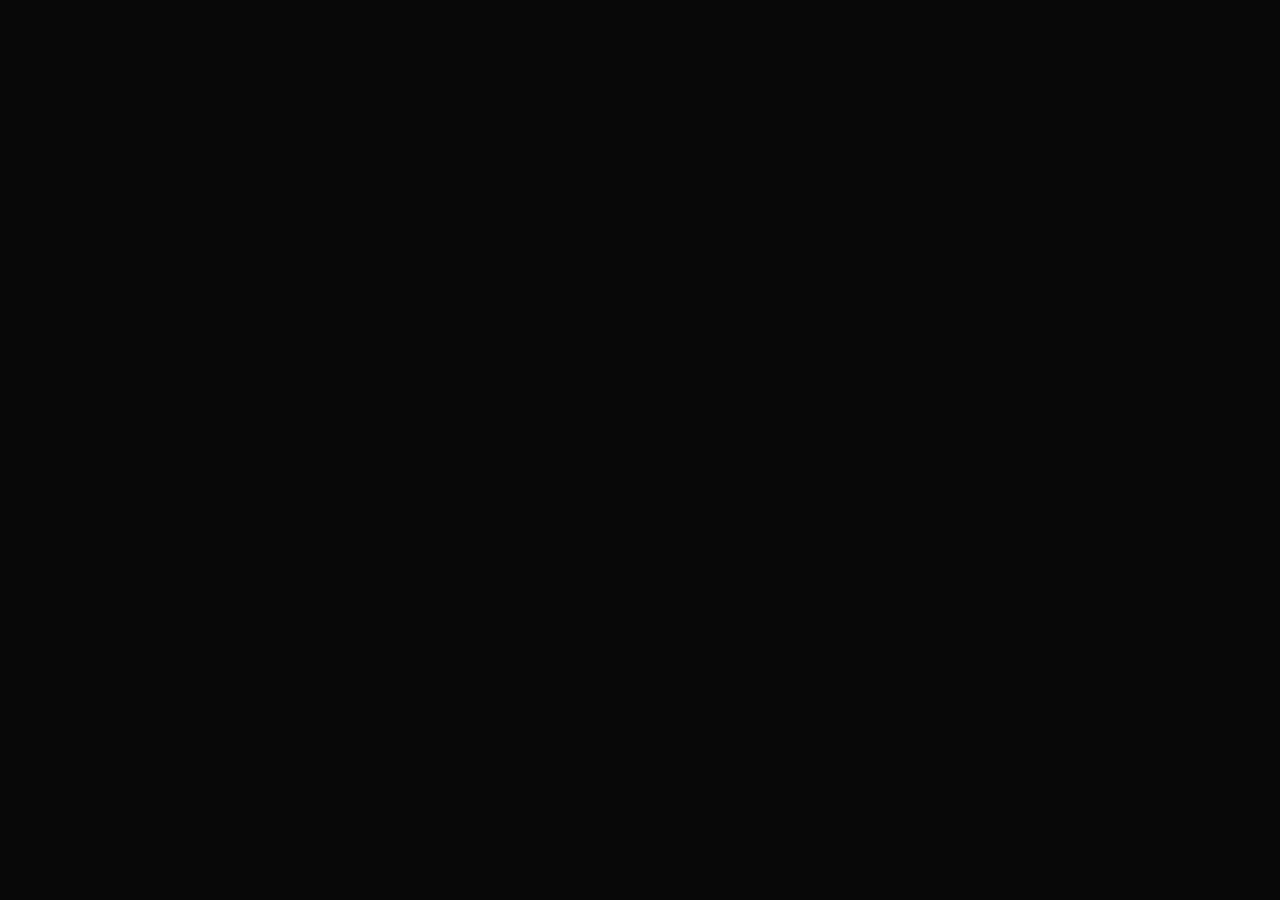
==== index.html @ 5ad61f13 "primeiro commit" ====
<!doctype html>
<html lang="pt-BR">

<head>
  <meta charset="utf-8">
  <meta name="viewport" content="width=device-width,initial-scale=1,viewport-fit=cover">
  <meta name="theme-color" content="#070808">
  <meta name="description" content="Portfólio de Lorenzo — desenvolvimento, hardware e projetos criativos.">
  <title>Lorenzo — Desenvolvedor</title>
  <link rel="stylesheet" href="style.css">
</head>

<body>
  <div class="noise" aria-hidden="true"></div>
  <canvas id="matrix" aria-hidden="true"></canvas>

  <div class="loader" aria-hidden="true">
    <div class="loader__panel loader__panel--a"></div>
    <div class="loader__panel loader__panel--b"></div>
    <div class="loader__panel loader__panel--c"></div>
    <div class="loader__meta" id="loaderLabel">
      <span>01</span>
      <b>INÍCIO</b>
    </div>
  </div>

  <header class="site-header">
    <button class="brand" data-go="0" aria-label="Ir para início">
      <span class="brand__mark">L</span><span class="brand__name">Lorenzo</span>
    </button>
    <div class="header-center">
      <span id="sectionCode">01</span><i></i><span id="sectionName">INÍCIO</span>
      <div id="pageProgress" aria-hidden="true"></div>
    </div>
    <button class="menu-button" type="button" aria-label="Abrir navegação" aria-expanded="false">
      <span></span><span></span>
    </button>
  </header>

  <div class="mobile-menu" aria-hidden="true">
    <div class="mobile-menu__inner">
      <p class="eyebrow">NAVEGAR / <span>06 SEÇÕES</span></p>
      <button data-go="0">01 <strong>Início</strong><em>↗</em></button>
      <button data-go="1">02 <strong>Sobre</strong><em>↗</em></button>
      <button data-go="2">03 <strong>Skills</strong><em>↗</em></button>
      <button data-go="3">04 <strong>Formação</strong><em>↗</em></button>
      <button data-go="4">05 <strong>Projetos</strong><em>↗</em></button>
      <button data-go="5">06 <strong>Contato</strong><em>↗</em></button>
    </div>
  </div>

  <main id="stage">
    <!-- 01 INÍCIO -->
    <section class="page page--active" data-index="0" data-name="INÍCIO">
      <div class="page-grid"></div>
      <div class="hero-code" data-morph>const <em>lorenzo</em> = {<br><span>code: true,</span><br><span>ideas:
          ∞,</span><br><span>build: "now"</span><br>};</div>
      <div class="hero-copy" data-morph>
        <p class="eyebrow">01 / DESENVOLVEDOR & CRIADOR</p>
        <h1>Lorenzo<span>.</span><small>Desenvolvedor</small></h1>
        <p class="hero-lead">Transformo ideias em experiências digitais, sistemas e projetos que juntam <strong>código,
            criatividade e tecnologia.</strong></p>
        <div class="actions hero-actions">
          <div class="actions__secondary">
            <button class="cta cta--highlight" data-go="4">explorar projetos</button>
            <button class="cta cta--highlight" data-go="5">falar comigo</button>
          </div>
          <div class="actions__primary">
            <button class="cta cta--primary" data-go="1">me conheça melhor <span>→</span></button>
          </div>
        </div>
        <div class="social-row"><button data-go="5">GH</button><button data-go="5">in</button><button
            data-go="5">@</button></div>
      </div>
      <div class="hero-art" data-morph aria-hidden="true">
        <div class="hero-art__ring r1"></div>
        <div class="hero-art__ring r2"></div>
        <div class="hero-art__ring r3"></div>
        <div class="hero-art__mark">L</div>
        <span class="hero-art__label top">BUILD / 2026</span>
        <span class="hero-art__label bottom">JACAREÍ · SP</span>
      </div>
      <div class="hero-hint"><span>navegue pelos botões</span><i>↓</i></div>
    </section>

    <!-- 02 SOBRE -->
    <section class="page" data-index="1" data-name="SOBRE">
      <div class="page-inner about-page">
        <div class="page-title" data-morph>
          <p class="eyebrow">02 / QUEM ESTÁ POR TRÁS</p>
          <h2>Mais que código.<br><em>Curiosidade em movimento.</em></h2>
        </div>
        <div class="about-columns">
          <div class="about-text" data-morph>
            <span class="big-number">02</span>
            <p>Gosto de entender como as coisas funcionam — e principalmente de descobrir como podem funcionar melhor.
            </p>
            <p>Minha trajetória passa por desenvolvimento web, hardware, Arduino, Raspberry Pi, banco de dados,
              modelagem 3D e projetos em que software e mundo físico se encontram.</p>
          </div>
          <div class="about-quote" data-morph>
            <b>"</b><strong>Aprender.<br>Testar.<br>Construir.</strong>
            <span>É assim que eu gosto de criar.</span>
          </div>
          <div class="about-facts" data-morph>
            <div><b>01</b><strong>Desenvolvimento</strong><span>Web & software</span></div>
            <div><b>02</b><strong>Experimentação</strong><span>Arduino & Raspberry Pi</span></div>
            <div><b>03</b><strong>Criação</strong><span>3D, interfaces & protótipos</span></div>
          </div>
        </div>
        <div class="actions about-actions">
          <div class="actions__secondary">
            <button class="cta cta--subtle" data-go="0">← voltar ao início</button>
          </div>
          <div class="actions__primary">
            <button class="cta cta--primary" data-go="2">ver minhas skills <span>→</span></button>
          </div>
        </div>
      </div>
    </section>

    <!-- 03 SKILLS -->
    <section class="page" data-index="2" data-name="SKILLS">
      <div class="page-inner skills-page">
        <div class="page-title" data-morph>
          <p class="eyebrow">03 / FERRAMENTAS</p>
          <h2>Skills<span>.</span></h2>
          <p class="subtitle">Tecnologia é ferramenta. O projeto é o que importa.</p>
        </div>
        <div class="skills-grid" data-morph>
          <article><span>01</span>
            <h3>Front-end</h3>
            <p>Interfaces responsivas, animações e experiências construídas do zero.</p>
            <div><i>HTML</i><i>CSS</i><i>JavaScript</i><i>React</i></div>
          </article>
          <article><span>02</span>
            <h3>Back-end & dados</h3>
            <p>APIs, lógica, autenticação e persistência de dados.</p>
            <div><i>Node.js</i><i>Express</i><i>PostgreSQL</i><i>JWT</i></div>
          </article>
          <article><span>03</span>
            <h3>Hardware</h3>
            <p>Programação, eletrônica e interação em projetos físicos.</p>
            <div><i>Arduino</i><i>Raspberry Pi</i><i>NeoPixel</i><i>sensores</i></div>
          </article>
          <article><span>04</span>
            <h3>3D & criação</h3>
            <p>Modelagem, prototipagem e fabricação digital.</p>
            <div><i>Blender</i><i>SketchUp</i><i>3D print</i><i>protótipos</i></div>
          </article>
        </div>
        <div class="tech-line" data-morph>HTML5 <b>·</b> CSS3 <b>·</b> JavaScript <b>·</b> React <b>·</b> Node.js
          <b>·</b> PostgreSQL <b>·</b> Arduino <b>·</b> Raspberry Pi <b>·</b> Blender
        </div>
        <div class="actions skills-actions">
          <div class="actions__secondary">
            <button class="cta cta--subtle" data-go="1">← sobre</button>
            <button class="cta cta--subtle" data-go="0">início ↗</button>
          </div>
          <div class="actions__primary">
            <button class="cta cta--primary" data-go="3">ver minha formação <span>→</span></button>
          </div>
        </div>
      </div>
    </section>

    <!-- 04 FORMAÇÃO -->
    <section class="page" data-index="3" data-name="FORMAÇÃO">
      <div class="page-inner formation-page">
        <div class="page-title" data-morph>
          <p class="eyebrow">04 / DE ONDE VEM A BASE</p>
          <h2>Formação<span>.</span></h2>
        </div>
        <div class="formation-track" data-morph>
          <article><span class="formation-no">01</span>
            <p>IFSP · JACAREÍ</p>
            <h3>Ensino Médio integrado à Informática</h3><small>Base técnica em informática, programação e tecnologia,
              com projetos práticos ao longo da formação.</small>
            <div>informática · programação · projetos</div>
          </article>
          <article><span class="formation-no">02</span>
            <p>FATEC · JACAREÍ</p>
            <h3>Desenvolvimento de Software Multiplataforma</h3><small>Experiência acadêmica aplicada a desenvolvimento
              web, banco de dados, métodos ágeis e construção de sistemas.</small>
            <div>web · PostgreSQL · Scrum</div>
          </article>
          <article><span class="formation-no">03</span>
            <p>NA PRÁTICA</p>
            <h3>Aprender fazendo</h3><small>Projetos pessoais e acadêmicos como laboratório: do circuito no Arduino ao
              sistema publicado na web.</small>
            <div>hardware · software · 3D</div>
          </article>
        </div>
        <div class="formation-axis"><span></span><i></i><i></i><i></i></div>
        <div class="actions formation-actions">
          <div class="actions__secondary">
            <button class="cta cta--subtle" data-go="2">← skills</button>
            <button class="cta cta--subtle" data-go="0">início ↗</button>
          </div>
          <div class="actions__primary">
            <button class="cta cta--primary" data-go="4">ver projetos <span>→</span></button>
            <button class="cta cta--highlight" data-go="5">fazer contato <span>↗</span></button>
          </div>
        </div>
      </div>
    </section>

    <!-- 05 PROJETOS -->
    <section class="page" data-index="4" data-name="PROJETOS">
      <div class="page-inner projects-page">
        <div class="page-title page-title--row" data-morph>
          <div>
            <p class="eyebrow">05 / O QUE EU CONSTRUÍ</p>
            <h2>Projetos<span>.</span></h2>
          </div>
          <p class="subtitle">Do software ao hardware. Ideias que saíram da tela.</p>
        </div>
        <div class="project-grid" data-morph>
          <button class="project-card" data-project="scrum">
            <span class="project-no">01</span>
            <small>WEB / ACADÊMICO</small>
            <strong>Scrum Dungeon</strong>
            <em>HTML · CSS · JS · EJS · Express · PostgreSQL</em>
            <b>↗</b>
          </button>
          <button class="project-card" data-project="console">
            <span class="project-no">02</span>
            <small>TCC / HARDWARE</small>
            <strong>Console portátil</strong>
            <em>Raspberry Pi · Arduino · Qt · Linux</em>
            <b>↗</b>
          </button>
          <button class="project-card" data-project="cube">
            <span class="project-no">03</span>
            <small>ARDUINO / INTERAÇÃO</small>
            <strong>NeoPixel Game Cube</strong>
            <em>NeoPixel · Bluetooth · MPU6050</em>
            <b>↗</b>
          </button>
          <button class="project-card" data-project="safe">
            <span class="project-no">04</span>
            <small>ARDUINO / ELETRÔNICA</small>
            <strong>Cofre eletrônico</strong>
            <em>Keypad · LCD · Servo · RGB</em>
            <b>↗</b>
          </button>
          <button class="project-card" data-project="ecoa">
            <span class="project-no">05</span>
            <small>WEB / PROJETO</small>
            <strong>ECOA</strong>
            <em>HTML · CSS · JavaScript</em>
            <b>↗</b>
          </button>
          <button class="project-card" data-project="atelier">
            <span class="project-no">06</span>
            <small>SOFTWARE / EM DESENVOLVIMENTO</small>
            <strong>Sistema para ateliê</strong>
            <em>gestão · perfis · produtos</em>
            <b>↗</b>
          </button>
        </div>
        <div class="actions projects-actions">
          <div class="actions__secondary">
            <button class="cta cta--subtle" data-go="3">← formação</button>
            <button class="cta cta--subtle" data-go="0">início ↗</button>
          </div>
          <div class="actions__primary">
            <button class="cta cta--primary" data-go="5">fazer contato <span>↗</span></button>
          </div>
        </div>
      </div>
    </section>

    <!-- 06 CONTATO -->
    <section class="page" data-index="5" data-name="CONTATO">
      <div class="contact-orb orb-a"></div>
      <div class="contact-orb orb-b"></div>
      <div class="page-inner contact-page">
        <div class="page-title" data-morph>
          <p class="eyebrow">06 / VAMOS CONSTRUIR</p>
          <h2>Tem uma ideia?<br><em>Vamos tirar do papel.</em></h2>
        </div>
        <div class="contact-content" data-morph>
          <div>
            <p>Se você chegou até aqui, provavelmente existe alguma coisa que quer criar, melhorar ou entender.</p>
            <p>Me conte o que tem em mente. A conversa começa simples.</p>
          </div>
          <div class="contact-box">
            <small>CONTATO</small>
            <strong>SEU_EMAIL_AQUI</strong>
            <button data-copy="SEU_EMAIL_AQUI">copiar e-mail</button>
          </div>
        </div>
        <div class="actions contact-actions">
          <div class="actions__secondary">
            <button class="cta cta--subtle" data-go="3">formação</button>
            <button class="cta cta--subtle" data-go="2">skills</button>
          </div>
          <div class="actions__primary">
            <button class="cta cta--primary" data-go="0">voltar ao início <span></span></button>
            <button class="cta cta--highlight" data-go="4">rever projetos <span>↗</span></button>
          </div>
        </div>
        <footer data-morph>
          <span>© 2026 Lorenzo</span>
          <span>feito à mão · código próprio</span>
          <span>JACAREÍ · SP</span>
        </footer>
      </div>
    </section>
  </main>

  <!-- MODAL DE PROJETOS (ANIMADO E CENTRALIZADO) -->
  <dialog id="projectModal">
    <button class="modal-close" type="button" aria-label="Fechar">×</button>
    <div class="modal-visual" id="modalVisual">
          <img id="modalImage" src="" alt="Imagem do projeto">
    </div>
    <div class="modal-copy">
      <p class="eyebrow"><span id="modalNo">01</span> / <span id="modalType">PROJETO</span></p>
      <h2 id="modalTitle">Projeto</h2>
      <p id="modalDescription"></p>
      <div id="modalTags"></div>
      <small id="modalNote"></small>
    </div>
  </dialog>
  <div class="toast" role="status" aria-live="polite"></div>
  <script src="script.js"></script>
</body>

</html>
---- style.css ----
@import url('https://fonts.googleapis.com/css2?family=DM+Mono:wght@400;500&family=Manrope:wght@400;500;600;700;800&display=swap');

:root {
    --bg: #070808;
    --panel: #0b0d0c;
    --text: #f4f5f2;
    --muted: #858b86;
    --green: #7be438;
    --green-glow: rgba(123, 228, 56, 0.4);
    --purple: #9b5cff;
    --purple-glow: rgba(155, 92, 255, 0.4);
    --line: rgba(255, 255, 255, .11);
    --ease: cubic-bezier(.22, .8, .2, 1);
}

* {
    box-sizing: border-box;
    margin: 0;
    padding: 0;
}

html,
body {
    width: 100%;
    height: 100%;
    overflow: hidden;
    background: var(--bg);
    color: var(--text);
    font-family: Manrope, Arial, sans-serif;
}

body {
    position: relative;
}

button {
    font: inherit;
    color: inherit;
    background: none;
    border: 0;
    cursor: pointer;
}

button:focus-visible {
    outline: 1px solid var(--green);
    outline-offset: 5px;
}

::selection {
    background: var(--green);
    color: #071006;
}

.noise {
    position: fixed;
    inset: 0;
    z-index: 30;
    pointer-events: none;
    opacity: .04;
    background-image: url("data:image/svg+xml,%3Csvg viewBox='0 0 180 180' xmlns='http://www.w3.org/2000/svg'%3E%3Cfilter id='n'%3E%3CfeTurbulence type='fractalNoise' baseFrequency='.8' numOctaves='4' stitchTiles='stitch'/%3E%3C/filter%3E%3Crect width='100%25' height='100%25' filter='url(%23n)' opacity='.5'/%3E%3C/svg%3E");
}

#matrix {
    position: fixed;
    inset: 0;
    width: 100%;
    height: 100%;
    opacity: .35;
    z-index: 0;
    pointer-events: none;
}

.site-header {
    position: absolute;
    z-index: 50;
    left: 50%;
    top: 0;
    transform: translateX(-50%);
    width: min(1080px, 74vw);
    height: 78px;
    display: flex;
    align-items: center;
    justify-content: space-between;
    padding: 0;
    border: 0;
    background: transparent;
}

.brand {
    display: flex;
    align-items: center;
    gap: 10px;
    text-transform: uppercase;
    letter-spacing: .1em;
}

.brand__mark {
    width: 30px;
    height: 30px;
    display: grid;
    place-items: center;
    border: 1px solid var(--green);
    color: var(--green);
    font: 700 17px/1 'DM Mono';
    transform: skew(-10deg);
    box-shadow: 0 0 15px var(--green-glow);
}

.brand__name {
    font-size: 13px;
    font-weight: 800;
}

.header-center {
    position: absolute;
    left: 50%;
    transform: translateX(-50%);
    display: flex;
    align-items: center;
    gap: 10px;
    color: #9ba09c;
    font: 500 9px 'DM Mono';
    letter-spacing: .18em;
}

.header-center i {
    width: 28px;
    height: 1px;
    background: var(--green);
    box-shadow: 0 0 8px var(--green);
}

.header-center #pageProgress {
    display: none;
}

.menu-button {
    width: 42px;
    height: 42px;
    border: 1px solid var(--line);
    display: grid;
    place-content: center;
    gap: 5px;
    transition: .3s;
}

.menu-button span {
    display: block;
    width: 17px;
    height: 1px;
    background: var(--text);
    transition: .3s;
}

.menu-button:hover {
    border-color: var(--green);
    box-shadow: 0 0 10px var(--green-glow);
}

.menu-button[aria-expanded=true] span:first-child {
    transform: translateY(3px) rotate(45deg);
}

.menu-button[aria-expanded=true] span:last-child {
    transform: translateY(-3px) rotate(-45deg);
}

.mobile-menu {
    position: fixed;
    inset: 0;
    z-index: 45;
    background: rgba(7, 8, 8, .98);
    opacity: 0;
    visibility: hidden;
    transform: translateY(-10px);
    transition: .4s var(--ease);
    padding: 100px 9vw;
}

.mobile-menu.is-open {
    opacity: 1;
    visibility: visible;
    transform: none;
}

.mobile-menu__inner {
    max-width: 720px;
    margin: auto;
}

.mobile-menu .eyebrow {
    margin-bottom: 28px;
}

.mobile-menu button {
    display: grid;
    grid-template-columns: 40px 1fr auto;
    align-items: center;
    width: 100%;
    padding: 17px 0;
    border-bottom: 1px solid var(--line);
    font: 500 10px 'DM Mono';
    color: #717771;
}

.mobile-menu button strong {
    font: 600 28px Manrope;
    color: var(--text);
    text-align: left;
}

.mobile-menu button em {
    font-style: normal;
    color: var(--green);
}

#stage {
    position: fixed;
    inset: 0;
    z-index: 10;
    overflow: hidden;
}

/* TRANSIÇÃO DE PÁGINA */
.page {
    position: absolute;
    inset: 0;
    visibility: hidden;
    opacity: 0;
    pointer-events: none;
    overflow: hidden;
    background: var(--bg);
    transform: scale(1.03) translateY(15px);
    transition: opacity 0.6s var(--ease), transform 1.2s var(--ease), visibility 0s linear 1.2s;
}

.page--active {
    visibility: visible;
    opacity: 1;
    pointer-events: auto;
    transform: scale(1) translateY(0);
    transition-delay: 0s;
}

.page--leaving {
    opacity: 0;
    transform: scale(0.97) translateY(-15px);
    transition: opacity 0.5s var(--ease), transform 1.0s var(--ease);
}

.page--prepare {
    visibility: visible;
    opacity: 0;
    transform: scale(1.03) translateY(15px);
}

.page--assembling {
    opacity: 1;
    transform: scale(1) translateY(0);
    transition: opacity 0.6s var(--ease), transform 1.2s var(--ease);
}

.page:after {
    content: "";
    position: absolute;
    inset: 0;
    pointer-events: none;
    background: radial-gradient(circle at 75% 45%, rgba(123, 228, 56, .06), transparent 30%),
        radial-gradient(circle at 35% 65%, rgba(155, 92, 255, .06), transparent 35%);
}

.page-grid {
    position: absolute;
    inset: 0;
    background-image: linear-gradient(rgba(255, 255, 255, .03) 1px, transparent 1px), linear-gradient(90deg, rgba(255, 255, 255, .03) 1px, transparent 1px);
    background-size: 72px 72px;
    mask-image: linear-gradient(to bottom, transparent, black 20%, black 80%, transparent);
}

.page-inner {
    position: relative;
    width: min(1080px, 74vw);
    height: 100%;
    margin: 0 auto;
    padding: 108px 0 58px;
    display: flex;
    flex-direction: column;
    justify-content: center;
}

.eyebrow {
    font: 500 9px 'DM Mono';
    letter-spacing: .2em;
    color: var(--green);
    text-transform: uppercase;
    text-shadow: 0 0 10px var(--green-glow);
}

.eyebrow span {
    color: #666;
}

.page-title {
    position: relative;
    z-index: 2;
}

.page-title h2 {
    font-size: clamp(38px, 5vw, 72px);
    line-height: .95;
    letter-spacing: -.06em;
    margin-top: 15px;
    background: linear-gradient(135deg, var(--text) 40%, var(--green) 100%);
    -webkit-background-clip: text;
    -webkit-text-fill-color: transparent;
}

.page-title h2 em {
    display: inline-block;
    font-style: normal;
    background: linear-gradient(135deg, var(--green), var(--purple));
    -webkit-background-clip: text;
    -webkit-text-fill-color: transparent;
}

.subtitle {
    color: var(--muted);
    font-size: 12px;
    margin-top: 13px;
    max-width: 440px;
}

.hero-code {
    position: absolute;
    right: 6vw;
    top: 25vh;
    color: rgba(123, 228, 56, .2);
    font: 11px/1.8 'DM Mono';
    z-index: 1;
}

.hero-code em {
    color: rgba(155, 92, 255, .5);
    font-style: normal;
}

.hero-code span {
    color: rgba(255, 255, 255, .15);
}

.hero-copy {
    position: relative;
    z-index: 3;
    margin-top: max(8vw, 160px);
    margin-left: max(13vw, 160px);
    width: min(520px, 38vw);
    transform: translateY(2vh);
}

.hero-copy h1 {
    font-size: clamp(58px, 8vw, 112px);
    line-height: .84;
    letter-spacing: -.085em;
    margin: 17px 0 24px;
    background: linear-gradient(135deg, var(--text) 30%, var(--green) 100%);
    -webkit-background-clip: text;
    -webkit-text-fill-color: transparent;
}

.hero-copy h1>span {
    -webkit-text-fill-color: var(--green);
}

.hero-copy h1 small {
    display: block;
    color: var(--green);
    font-size: .33em;
    letter-spacing: -.03em;
    margin: 13px 0 0 5px;
    -webkit-text-fill-color: var(--green);
}

.hero-lead {
    max-width: 540px;
    color: #b8bdb9;
    font-size: 15px;
    line-height: 1.75;
}

.hero-lead strong {
    color: var(--text);
    font-weight: 600;
}

/* Botões de Navegação */
.actions {
    display: flex;
    justify-content: space-between;
    align-items: center;
    gap: 20px;
    margin-top: 30px;
    flex-wrap: wrap;
}

.actions__primary {
    display: flex;
    gap: 12px;
    align-items: center;
}

.actions__secondary {
    display: flex;
    gap: 18px;
    align-items: center;
}

.hero-actions {
    margin-top: 30px;
}

.about-actions {
    margin-top: 60px;
}

.skills-actions {
    margin-top: 50px;
}

.formation-actions {
    margin-top: 50px;
}

.projects-actions {
    margin-top: 40px;
}

.contact-actions {
    margin-top: 50px;
}

.cta {
    height: 48px;
    padding: 0 24px;
    border: 1px solid var(--line);
    font: 500 9px 'DM Mono';
    text-transform: uppercase;
    letter-spacing: .12em;
    transition: .3s var(--ease);
    display: inline-flex;
    align-items: center;
    justify-content: center;
    gap: 8px;
}

.cta span {
    color: var(--green);
    transition: transform .3s var(--ease);
}

.cta:hover {
    border-color: var(--green);
    transform: translateY(-2px);
}

.cta:hover span {
    transform: translateX(3px);
}

.cta--primary {
    min-width: 180px;
    background: linear-gradient(135deg, var(--green), #5bc41e);
    border-color: var(--green);
    color: #071006;
    font-weight: 700;
    box-shadow: 0 4px 20px var(--green-glow);
}

.cta--primary span {
    color: #071006;
}

.cta--primary:hover {
    box-shadow: 0 8px 30px var(--green-glow);
    transform: translateY(-3px);
}

.cta--highlight {
    min-width: 160px;
    height: 46px;
    padding: 0 20px;
    border: 1px solid var(--purple);
    background: rgba(155, 92, 255, 0.1);
    color: var(--text);
    font: 600 9px 'DM Mono';
    text-transform: uppercase;
    letter-spacing: .12em;
    transition: .3s var(--ease);
    display: inline-flex;
    align-items: center;
    gap: 8px;
    box-shadow: 0 4px 15px rgba(155, 92, 255, 0.15);
}

.cta--highlight span {
    color: var(--purple);
    margin-left: 8px;
    transition: transform .3s var(--ease);
}

.cta--highlight:hover {
    background: var(--purple);
    color: #fff;
    border-color: var(--purple);
    box-shadow: 0 8px 25px var(--purple-glow);
    transform: translateY(-3px);
}

.cta--highlight:hover span {
    color: #fff;
    transform: translateX(3px);
}

.cta--subtle {
    min-width: auto;
    height: 36px;
    padding: 0 12px;
    border: none;
    border-bottom: 1px solid var(--line);
    font: 400 10px 'DM Mono';
    text-transform: lowercase;
    letter-spacing: .05em;
    color: var(--muted);
}

.cta--subtle:hover {
    color: var(--text);
    border-bottom-color: var(--green);
    transform: translateY(-1px);
    background: transparent;
}

.social-row {
    display: flex;
    gap: 7px;
    margin-top: 24px;
}

.social-row button {
    width: 34px;
    height: 34px;
    border: 1px solid var(--line);
    font: 8px 'DM Mono';
    color: #9aa09b;
    transition: .3s;
}

.social-row button:hover {
    border-color: var(--purple);
    color: var(--purple);
    box-shadow: 0 0 10px var(--purple-glow);
}

.hero-art {
    position: absolute;
    right: 3vw;
    top: 22%;
    width: min(32vw, 430px);
    aspect-ratio: 1;
    z-index: 2;
}

.hero-art:before {
    content: "";
    position: absolute;
    inset: 15%;
    border-radius: 50%;
    background: radial-gradient(circle at 38% 30%, rgba(155, 92, 255, .4), transparent 15%), radial-gradient(circle at 60% 62%, rgba(123, 228, 56, .25), transparent 30%), rgba(15, 17, 16, .8);
    border: 1px solid rgba(123, 228, 56, .3);
    box-shadow: inset 0 0 80px rgba(155, 92, 255, .15), 0 0 90px rgba(123, 228, 56, .1);
}

.hero-art__ring {
    position: absolute;
    border: 1px solid rgba(255, 255, 255, .1);
    border-radius: 50%;
    inset: 10%;
    animation: spin 18s linear infinite;
}

.hero-art__ring.r2 {
    inset: 25%;
    border-color: rgba(123, 228, 56, .3);
    animation-duration: 11s;
    animation-direction: reverse;
}

.hero-art__ring.r3 {
    inset: 39%;
    border-color: rgba(155, 92, 255, .4);
    animation-duration: 8s;
}

.hero-art__mark {
    position: absolute;
    inset: 0;
    display: grid;
    place-items: center;
    color: var(--green);
    font: 800 clamp(70px, 11vw, 150px) 'DM Mono';
    text-shadow: 0 0 40px var(--green-glow);
    transform: skew(-8deg);
}

.hero-art__label {
    position: absolute;
    font: 8px 'DM Mono';
    color: #737a75;
    letter-spacing: .14em;
}

.hero-art__label.top {
    right: 8%;
    top: 8%;
}

.hero-art__label.bottom {
    left: 9%;
    bottom: 7%;
}

.hero-hint {
    position: absolute;
    bottom: 36px;
    left: 50%;
    transform: translateX(-50%);
    display: flex;
    align-items: center;
    gap: 13px;
    color: #646b65;
    font: 8px 'DM Mono';
    text-transform: uppercase;
    letter-spacing: .15em;
}

.hero-hint i {
    font-style: normal;
    color: var(--green);
    font-size: 13px;
    text-shadow: 0 0 8px var(--green);
}

.about-columns {
    display: grid;
    grid-template-columns: 1.15fr .85fr 1fr;
    gap: 30px;
    margin-top: 45px;
}

.about-text {
    position: relative;
    border-top: 1px solid var(--line);
    padding-top: 25px;
}

.big-number {
    position: absolute;
    right: 0;
    top: 15px;
    color: rgba(123, 228, 56, .1);
    font: 80px 'DM Mono';
}

.about-text p {
    max-width: 420px;
    color: #aeb4af;
    font-size: 13px;
    line-height: 1.8;
    margin-bottom: 18px;
}

.about-quote {
    border: 1px solid var(--line);
    padding: 32px;
    min-height: 230px;
    background: linear-gradient(145deg, rgba(155, 92, 255, .1), transparent);
}

.about-quote>b {
    font: 70px Georgia;
    color: var(--purple);
    display: block;
    height: 48px;
    text-shadow: 0 0 20px var(--purple-glow);
}

.about-quote strong {
    font-size: 27px;
    line-height: 1.08;
    letter-spacing: -.04em;
}

.about-quote span {
    display: block;
    margin-top: 22px;
    color: #707770;
    font: 9px 'DM Mono';
}

.about-facts {
    display: flex;
    flex-direction: column;
    border-top: 1px solid var(--line);
}

.about-facts div {
    padding: 17px 0;
    border-bottom: 1px solid var(--line);
    display: grid;
    grid-template-columns: 30px 1fr;
    gap: 4px;
}

.about-facts b {
    font: 8px 'DM Mono';
    color: var(--green);
}

.about-facts strong {
    font-size: 11px;
}

.about-facts span {
    grid-column: 2;
    color: #707771;
    font: 8px 'DM Mono';
}

.skills-grid {
    display: grid;
    grid-template-columns: repeat(4, 1fr);
    margin-top: 45px;
    border-top: 1px solid var(--line);
    border-left: 1px solid var(--line);
}

.skills-grid article {
    min-height: 220px;
    padding: 23px;
    border-right: 1px solid var(--line);
    border-bottom: 1px solid var(--line);
    position: relative;
    transition: .3s;
}

.skills-grid article:hover {
    background: rgba(123, 228, 56, .03);
    border-color: var(--green);
    box-shadow: 0 0 20px rgba(123, 228, 56, 0.1), inset 0 0 20px rgba(123, 228, 56, 0.05);
}

.skills-grid article>span {
    font: 8px 'DM Mono';
    color: var(--green);
}

.skills-grid h3 {
    font-size: 16px;
    margin: 32px 0 12px;
    letter-spacing: -.03em;
}

.skills-grid p {
    font-size: 10px;
    line-height: 1.65;
    color: #7f8680;
    min-height: 50px;
}

.skills-grid article div {
    display: flex;
    flex-wrap: wrap;
    gap: 5px;
    margin-top: 18px;
}

.skills-grid i {
    font: 7px 'DM Mono';
    font-style: normal;
    border: 1px solid var(--line);
    padding: 5px 7px;
    color: #9ca19d;
}

.tech-line {
    margin-top: 22px;
    color: #656c66;
    font: 8px/2 'DM Mono';
    letter-spacing: .1em;
}

.tech-line b {
    color: var(--purple);
    font-weight: 400;
    margin: 0 6px;
    text-shadow: 0 0 8px var(--purple-glow);
}

.formation-track {
    position: relative;
    display: grid;
    grid-template-columns: repeat(3, 1fr);
    gap: 15px;
    margin-top: 55px;
}

.formation-track:before {
    content: "";
    position: absolute;
    left: 0;
    right: 0;
    top: 9px;
    height: 1px;
    background: linear-gradient(90deg, var(--green), var(--purple), var(--green));
    opacity: .6;
    box-shadow: 0 0 10px var(--green-glow);
}

.formation-track article {
    position: relative;
    border: 1px solid var(--line);
    padding: 36px 25px 24px;
    background: rgba(10, 12, 11, .7);
    min-height: 245px;
    transition: .3s;
}

.formation-track article:hover {
    border-color: var(--purple);
    box-shadow: 0 0 15px rgba(155, 92, 255, 0.15);
}

.formation-no {
    position: absolute;
    top: -6px;
    left: 20px;
    background: var(--bg);
    padding: 0 7px;
    color: var(--green);
    font: 8px 'DM Mono';
}

.formation-track p {
    font: 8px 'DM Mono';
    color: #727a73;
    letter-spacing: .14em;
}

.formation-track h3 {
    font-size: 18px;
    line-height: 1.12;
    letter-spacing: -.035em;
    margin: 18px 0 12px;
}

.formation-track small {
    display: block;
    color: #7f8680;
    font-size: 10px;
    line-height: 1.65;
}

.formation-track article div {
    position: absolute;
    bottom: 21px;
    left: 25px;
    color: var(--purple);
    font: 7px 'DM Mono';
    text-transform: uppercase;
    letter-spacing: .12em;
}

.formation-axis {
    display: none;
}

.page-title--row {
    display: flex;
    justify-content: space-between;
    align-items: end;
}

.page-title--row .subtitle {
    margin: 0 0 4px;
}

/* GRID DE PROJETOS FLEXÍVEL */
.project-grid {
    display: grid;
    grid-template-columns: 1.5fr 1fr 1fr;
    grid-auto-rows: minmax(180px, auto);
    gap: 10px;
    margin-top: 35px;
    align-items: stretch;
}

.project-card {
    position: relative;
    text-align: left;
    padding: 23px;
    border: 1px solid var(--line);
    background: linear-gradient(145deg, rgba(255, 255, 255, .02), rgba(255, 255, 255, .005));
    overflow: hidden;
    transition: .4s var(--ease);
    display: flex;
    flex-direction: column;
    justify-content: space-between;
    box-sizing: border-box;
}

.project-card::before {
    content: "";
    position: absolute;
    width: 160px;
    height: 160px;
    border-radius: 50%;
    right: -80px;
    bottom: -80px;
    background: rgba(123, 228, 56, .08);
    transition: .5s;
}

.project-card:hover {
    border-color: var(--green);
    transform: translateY(-4px);
    box-shadow: 0 10px 30px rgba(0, 0, 0, 0.5), 0 0 20px rgba(123, 228, 56, 0.15);
}

.project-card:hover::before {
    transform: scale(1.7);
    background: rgba(155, 92, 255, .15);
}

.project-card:first-child {
    grid-row: span 2;
    background: linear-gradient(145deg, rgba(123, 228, 56, .08), rgba(155, 92, 255, .04));
}

.project-no {
    font: 8px 'DM Mono';
    color: var(--green);
    flex-shrink: 0;
}

.project-card small {
    display: block;
    color: #626963;
    font: 7px 'DM Mono';
    letter-spacing: .15em;
    margin-top: 12px;
    flex-shrink: 0;
}

.project-card strong {
    display: block;
    font-size: clamp(15px, 1.8vw, 25px);
    letter-spacing: -.04em;
    margin-top: auto;
    margin-bottom: 8px;
    flex-shrink: 0;
}

.project-card em {
    display: block;
    color: #727972;
    font: 7px/1.6 'DM Mono';
    font-style: normal;
    margin-top: 0;
    flex-shrink: 0;
}

.project-card>b {
    position: absolute;
    right: 18px;
    top: 18px;
    color: var(--purple);
    font-size: 17px;
    font-weight: 400;
}

.contact-page {
    justify-content: center;
}

.contact-content {
    display: grid;
    grid-template-columns: 1fr 1fr;
    gap: 70px;
    align-items: start;
    margin-top: 50px;
}

.contact-content>div:first-child p {
    color: #8b928c;
    font-size: 13px;
    line-height: 1.8;
    max-width: 430px;
    margin-bottom: 12px;
}

.contact-box {
    border: 1px solid var(--line);
    padding: 27px;
    background: linear-gradient(145deg, rgba(123, 228, 56, .05), rgba(155, 92, 255, .05));
}

.contact-box small {
    display: block;
    color: #69706a;
    font: 8px 'DM Mono';
    letter-spacing: .16em;
}

.contact-box strong {
    display: block;
    font: 500 clamp(17px, 2vw, 25px) 'DM Mono';
    margin: 13px 0 20px;
    word-break: break-all;
    color: var(--green);
    text-shadow: 0 0 10px var(--green-glow);
}

.contact-box>button {
    color: var(--green);
    font: 8px 'DM Mono';
    text-transform: uppercase;
    border-bottom: 1px solid rgba(123, 228, 56, .35);
    padding-bottom: 4px;
}

footer {
    position: absolute;
    bottom: 27px;
    left: 0;
    right: 0;
    display: flex;
    justify-content: space-between;
    color: #545b55;
    font: 7px 'DM Mono';
    letter-spacing: .1em;
}

.contact-orb {
    position: absolute;
    border-radius: 50%;
    filter: blur(40px);
    pointer-events: none;
}

.orb-a {
    width: 38vw;
    height: 38vw;
    right: -16vw;
    top: 22%;
    background: radial-gradient(circle, rgba(123, 228, 56, .15), rgba(123, 228, 56, 0) 65%);
}

.orb-b {
    width: 28vw;
    height: 28vw;
    left: -13vw;
    bottom: -12%;
    background: radial-gradient(circle, rgba(155, 92, 255, .15), rgba(155, 92, 255, 0) 65%);
}

/* LOADER */
.loader {
    position: fixed;
    inset: 0;
    z-index: 70;
    pointer-events: none;
    opacity: 0;
    display: flex;
    align-items: center;
    justify-content: center;
    background: var(--bg);
}

.loader__panel {
    position: absolute;
    top: 0;
    bottom: 0;
    width: 34%;
    transform: scaleY(0);
    transform-origin: top;
}

.loader__panel--a {
    left: 0;
    background: var(--green);
}

.loader__panel--b {
    left: 33.333%;
    background: #0a0c0b;
}

.loader__panel--c {
    right: 0;
    background: var(--purple);
}

.loader__meta {
    position: relative;
    z-index: 2;
    display: flex;
    flex-direction: column;
    align-items: center;
    gap: 8px;
    opacity: 0;
    color: var(--text);
    font: 500 16px 'DM Mono';
    letter-spacing: .3em;
    text-transform: uppercase;
    text-align: center;
}

.loader__meta b {
    color: var(--green);
    font-weight: 400;
    font-size: 28px;
    letter-spacing: .1em;
    margin-top: 4px;
    text-shadow: 0 0 20px var(--green-glow);
}

.loader.is-running {
    opacity: 1;
    pointer-events: auto;
}

.loader.is-running .loader__panel {
    animation: loaderSweep 1500ms var(--ease) both;
}

.loader.is-running .loader__panel--b {
    animation-delay: 100ms;
}

.loader.is-running .loader__panel--c {
    animation-delay: 200ms;
}

.loader.is-running .loader__meta {
    animation: loaderMeta 1500ms var(--ease) both;
}

@keyframes loaderSweep {
    0% {
        transform: scaleY(0);
    }

    30%,
    70% {
        transform: scaleY(1);
    }

    100% {
        transform: scaleY(0);
        transform-origin: bottom;
    }
}

@keyframes loaderMeta {

    0%,
    25% {
        opacity: 0;
        transform: translateY(15px);
    }

    40%,
    65% {
        opacity: 1;
        transform: translateY(0);
    }

    85%,
    100% {
        opacity: 0;
        transform: translateY(-15px);
    }
}

.toast {
    position: fixed;
    z-index: 100;
    right: 25px;
    bottom: 25px;
    padding: 10px 14px;
    border: 1px solid var(--green);
    background: #0a0d0a;
    color: var(--green);
    font: 8px 'DM Mono';
    transform: translateY(20px);
    opacity: 0;
    transition: .3s;
    box-shadow: 0 0 15px var(--green-glow);
}

.toast.is-visible {
    transform: none;
    opacity: 1;
}

/* ==========================================
   MODAL DE PROJETOS — CENTRALIZADO E OTIMIZADO
   ========================================== */
/* MODAL com animação de surgir */
dialog {
    width: min(640px, 92vw);
    max-height: 85vh;
    padding: 0;
    border: 1px solid rgba(123, 228, 56, 0.35);
    background: #0a0c0b;
    color: var(--text);
    box-shadow: 0 30px 100px rgba(0, 0, 0, 0.8), 0 0 40px rgba(123, 228, 56, 0.08);
    overflow: hidden;
    border-radius: 4px;
    margin: auto;
    /* centraliza */

    /* Estado inicial (antes de abrir) */
    opacity: 0;
    transform: scale(0.92) translateY(20px);
}

/* Animação de surgimento quando abre */
dialog[open] {
    animation: modalIn 0.4s cubic-bezier(0.16, 1, 0.3, 1) forwards;
}

@keyframes modalIn {
    from {
        opacity: 0;
        transform: scale(0.92) translateY(20px);
    }

    to {
        opacity: 1;
        transform: scale(1) translateY(0);
    }
}

/* Backdrop com fade-in */
dialog::backdrop {
    background: rgba(0, 0, 0, 0.55);
    animation: backdropIn 0.4s ease-out forwards;
}

@keyframes backdropIn {
    from {
        opacity: 0;
    }

    to {
        opacity: 1;
    }
}

/* Animação de saída (quando fecha via JS) */
dialog.closing {
    animation: modalOut 0.25s ease-in forwards;
}

dialog.closing::backdrop {
    animation: backdropOut 0.25s ease-in forwards;
}

@keyframes modalOut {
    from {
        opacity: 1;
        transform: scale(1) translateY(0);
    }

    to {
        opacity: 0;
        transform: scale(0.95) translateY(10px);
    }
}

@keyframes backdropOut {
    from {
        opacity: 1;
    }

    to {
        opacity: 0;
    }
}

.modal-close {
    position: absolute;
    z-index: 2;
    right: 14px;
    top: 12px;
    width: 32px;
    height: 32px;
    display: grid;
    place-items: center;
    font-size: 20px;
    color: #8b928c;
    border-radius: 50%;
    transition: .3s;
}

.modal-close:hover {
    color: var(--green);
    background: rgba(123, 228, 56, 0.08);
    transform: rotate(90deg);
}

.modal-visual {
    height: 160px;
    position: relative;
    background: radial-gradient(circle at 65% 35%, rgba(123, 228, 56, .2), transparent 16%),
        radial-gradient(circle at 35% 70%, rgba(155, 92, 255, .2), transparent 24%),
        repeating-linear-gradient(90deg, transparent 0 24px, rgba(255, 255, 255, .025) 25px),
        #070908;
}

.modal-visual:after {
    content: "L";
    position: absolute;
    inset: 0;
    display: grid;
    place-items: center;
    color: rgba(123, 228, 56, .65);
    font: 80px 'DM Mono';
    transform: skew(-8deg);
    text-shadow: 0 0 30px var(--green-glow);
}

.modal-copy {
    padding: 24px 28px 28px;
}

.modal-copy h2 {
    font-size: 32px;
    letter-spacing: -.05em;
    margin: 8px 0 12px;
    background: linear-gradient(135deg, var(--text), var(--green));
    -webkit-background-clip: text;
    -webkit-text-fill-color: transparent;
}

.modal-copy>p:not(.eyebrow) {
    color: #919891;
    font-size: 12px;
    line-height: 1.75;
}

.modal-copy #modalTags {
    display: flex;
    flex-wrap: wrap;
    gap: 6px;
    margin: 18px 0;
}

.modal-copy #modalTags span {
    padding: 5px 8px;
    border: 1px solid var(--line);
    font: 7px 'DM Mono';
    color: #9da39d;
    transition: .3s;
}

.modal-copy #modalTags span:hover {
    border-color: var(--green);
    color: var(--green);
}

.modal-copy>small {
    display: block;
    color: #656c66;
    font: 8px/1.7 'DM Mono';
    border-top: 1px solid var(--line);
    padding-top: 14px;
    margin-top: 14px;
}

@keyframes spin {
    to {
        transform: rotate(360deg);
    }
}

@media(max-width:1000px) {
    .site-header {
        width: min(88vw, 760px);
    }

    .page-inner {
        width: min(88vw, 760px);
        padding-top: 102px;
    }

    .hero-art {
        right: -8vw;
        width: 48vw;
        opacity: .7;
    }

    .hero-copy {
        margin-left: 0;
        width: 68vw;
    }

    .about-columns {
        grid-template-columns: 1fr 1fr;
    }

    .about-facts {
        grid-column: 1/-1;
        display: grid;
        grid-template-columns: repeat(3, 1fr);
        gap: 20px;
    }

    .skills-grid {
        grid-template-columns: repeat(2, 1fr);
    }

    .project-grid {
        grid-template-columns: 1fr 1fr;
        grid-auto-rows: minmax(160px, auto);
    }

    .project-card:first-child {
        grid-column: span 2;
        grid-row: auto;
    }

    .contact-content {
        gap: 35px;
    }
}

@media(max-width:650px) {
    .site-header {
        width: calc(100vw - 36px);
        height: 64px;
        padding: 0;
    }

    .header-center {
        display: none;
    }

    .brand__name {
        font-size: 12px;
    }

    .page-inner {
        width: calc(100vw - 36px);
        padding: 88px 0 52px;
    }

    .hero-code {
        display: none;
    }

    .hero-copy {
        width: 100%;
    }

    .hero-copy h1 {
        font-size: 62px;
        margin-bottom: 19px;
    }

    .hero-lead {
        font-size: 11px;
        line-height: 1.65;
        max-width: 300px;
    }

    .actions {
        flex-direction: column;
        align-items: flex-start;
        gap: 16px;
        margin-top: 23px;
    }

    .actions__primary,
    .actions__secondary {
        width: 100%;
        justify-content: flex-start;
    }

    .cta {
        min-width: 140px;
        height: 42px;
    }

    .cta--highlight {
        min-width: 140px;
        height: 42px;
        font-size: 8px;
    }

    .hero-art {
        width: 74vw;
        right: -27vw;
        top: 27%;
        opacity: .55;
    }

    .hero-hint {
        bottom: 18px;
        white-space: nowrap;
    }

    .page-title h2 {
        font-size: 43px;
    }

    .page-title .subtitle {
        font-size: 9px;
    }

    .about-columns {
        grid-template-columns: 1fr;
        gap: 15px;
        margin-top: 28px;
    }

    .about-text p {
        font-size: 10px;
        line-height: 1.6;
    }

    .about-quote {
        min-height: 145px;
        padding: 20px;
    }

    .about-quote>b {
        font-size: 46px;
        height: 34px;
    }

    .about-quote strong {
        font-size: 21px;
    }

    .about-facts {
        grid-template-columns: 1fr;
        gap: 0;
    }

    .about-facts div {
        padding: 10px 0;
    }

    .about-actions {
        margin-top: 40px;
    }

    .skills-grid {
        grid-template-columns: 1fr 1fr;
        margin-top: 28px;
    }

    .skills-grid article {
        min-height: 155px;
        padding: 14px;
    }

    .skills-grid h3 {
        font-size: 12px;
        margin: 17px 0 7px;
    }

    .skills-grid p {
        font-size: 8px;
        min-height: 40px;
    }

    .skills-grid i {
        font-size: 6px;
        padding: 4px;
    }

    .tech-line {
        font-size: 6px;
        margin-top: 10px;
    }

    .skills-actions {
        margin-top: 35px;
    }

    .formation-track {
        grid-template-columns: 1fr;
        gap: 7px;
        margin-top: 25px;
    }

    .formation-track article {
        min-height: 0;
        padding: 15px 15px 18px 38px;
    }

    .formation-track h3 {
        font-size: 13px;
        margin: 10px 0 6px;
    }

    .formation-track small {
        font-size: 8px;
    }

    .formation-track article div {
        position: static;
        margin-top: 10px;
        font-size: 6px;
    }

    .formation-actions {
        margin-top: 35px;
    }

    .page-title--row {
        display: block;
    }

    .page-title--row .subtitle {
        margin-top: 8px;
    }

    .project-grid {
        grid-template-columns: 1fr;
        grid-auto-rows: minmax(140px, auto);
        height: auto;
    }

    .project-card:first-child {
        grid-column: auto;
    }

    .project-card {
        padding: 11px;
    }

    .project-card small {
        font-size: 5px;
        margin-top: 9px;
    }

    .project-card strong {
        font-size: 11px;
    }

    .project-card em {
        font-size: 5px;
        margin-top: 4px;
    }

    .project-no {
        font-size: 7px;
    }

    .project-card>b {
        font-size: 11px;
        right: 8px;
        top: 8px;
    }

    .projects-actions {
        margin-top: 30px;
    }

    .contact-content {
        grid-template-columns: 1fr;
        gap: 16px;
        margin-top: 28px;
    }

    .contact-content>div:first-child p {
        font-size: 9px;
        line-height: 1.6;
    }

    .contact-box {
        padding: 17px;
    }

    .contact-box strong {
        font-size: 14px;
    }

    .contact-actions {
        margin-top: 35px;
    }

    .contact-page footer {
        bottom: 15px;
        font-size: 5px;
    }

    .mobile-menu {
        padding: 86px 22px;
    }

    .mobile-menu button strong {
        font-size: 21px;
    }

    /* Modal mobile */
    dialog {
        width: 94vw;
        max-height: 90vh;
    }

    .modal-visual {
        height: 110px;
    }

    .modal-copy {
        padding: 18px 20px 22px;
    }

    .modal-copy h2 {
        font-size: 24px;
    }

    .modal-copy>p:not(.eyebrow) {
        font-size: 10px;
    }
}

@media(prefers-reduced-motion:reduce) {

    *,
    *:before,
    *:after {
        animation-duration: .001ms !important;
        animation-iteration-count: 1 !important;
        transition-duration: .001ms !important;
    }

    .hero-art__ring {
        animation: none;
    }

    #matrix {
        display: none;
    }

    dialog,
    dialog::backdrop {
        transition: none !important;
    }
}
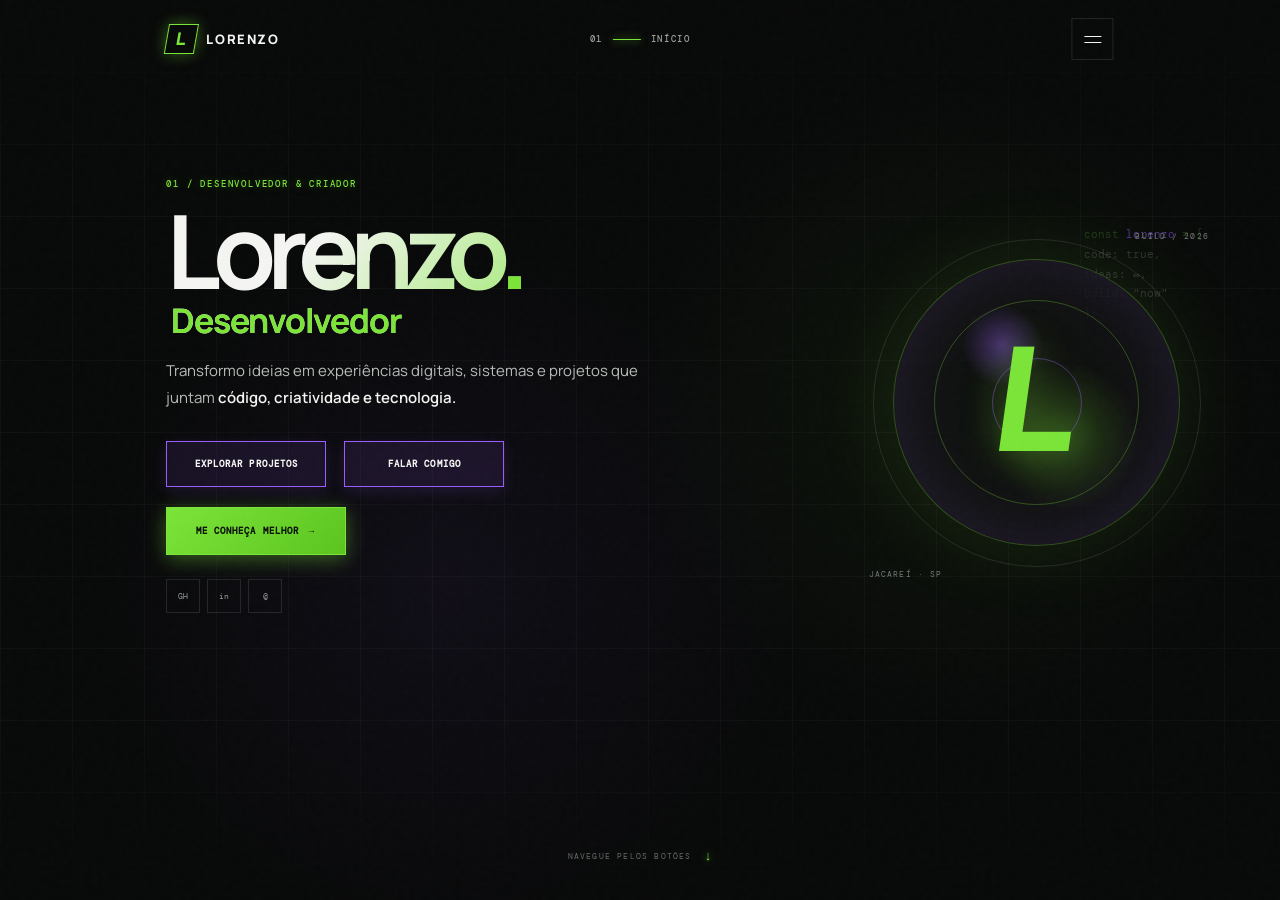
==== commit 895f25a8: "teste da pagina de projetos, tentando acertar imagem" ====
--- a/index.html
+++ b/index.html
@@ -216,7 +216,7 @@
           <p class="subtitle">Do software ao hardware. Ideias que saíram da tela.</p>
         </div>
         <div class="project-grid" data-morph>
-          <button class="project-card" data-project="scrum">
+          <button class="project-card featured" data-project="scrum">
             <span class="project-no">01</span>
             <small>WEB / ACADÊMICO</small>
             <strong>Scrum Dungeon</strong>
@@ -249,6 +249,62 @@
             <small>WEB / PROJETO</small>
             <strong>ECOA</strong>
             <em>HTML · CSS · JavaScript</em>
+            <b>↗</b>
+          </button>
+          <button class="project-card" data-project="atelier">
+            <span class="project-no">06</span>
+            <small>SOFTWARE / EM DESENVOLVIMENTO</small>
+            <strong>Sistema para ateliê</strong>
+            <em>gestão · perfis · produtos</em>
+            <b>↗</b>
+          </button>
+          <button class="project-card" data-project="atelier">
+            <span class="project-no">06</span>
+            <small>SOFTWARE / EM DESENVOLVIMENTO</small>
+            <strong>Sistema para ateliê</strong>
+            <em>gestão · perfis · produtos</em>
+            <b>↗</b>
+          </button>
+          <button class="project-card" data-project="atelier">
+            <span class="project-no">06</span>
+            <small>SOFTWARE / EM DESENVOLVIMENTO</small>
+            <strong>Sistema para ateliê</strong>
+            <em>gestão · perfis · produtos</em>
+            <b>↗</b>
+          </button>
+          <button class="project-card" data-project="atelier">
+            <span class="project-no">06</span>
+            <small>SOFTWARE / EM DESENVOLVIMENTO</small>
+            <strong>Sistema para ateliê</strong>
+            <em>gestão · perfis · produtos</em>
+            <b>↗</b>
+          </button>
+          <button class="project-card" data-project="atelier">
+            <span class="project-no">06</span>
+            <small>SOFTWARE / EM DESENVOLVIMENTO</small>
+            <strong>Sistema para ateliê</strong>
+            <em>gestão · perfis · produtos</em>
+            <b>↗</b>
+          </button>
+          <button class="project-card" data-project="atelier">
+            <span class="project-no">06</span>
+            <small>SOFTWARE / EM DESENVOLVIMENTO</small>
+            <strong>Sistema para ateliê</strong>
+            <em>gestão · perfis · produtos</em>
+            <b>↗</b>
+          </button>
+          <button class="project-card" data-project="atelier">
+            <span class="project-no">06</span>
+            <small>SOFTWARE / EM DESENVOLVIMENTO</small>
+            <strong>Sistema para ateliê</strong>
+            <em>gestão · perfis · produtos</em>
+            <b>↗</b>
+          </button>
+          <button class="project-card" data-project="atelier">
+            <span class="project-no">06</span>
+            <small>SOFTWARE / EM DESENVOLVIMENTO</small>
+            <strong>Sistema para ateliê</strong>
+            <em>gestão · perfis · produtos</em>
             <b>↗</b>
           </button>
           <button class="project-card" data-project="atelier">
@@ -314,7 +370,7 @@
   <dialog id="projectModal">
     <button class="modal-close" type="button" aria-label="Fechar">×</button>
     <div class="modal-visual" id="modalVisual">
-          <img id="modalImage" src="" alt="Imagem do projeto">
+      <img id="modalImage" src="" alt="Imagem do projeto">
     </div>
     <div class="modal-copy">
       <p class="eyebrow"><span id="modalNo">01</span> / <span id="modalType">PROJETO</span></p>
--- a/style.css
+++ b/style.css
@@ -893,14 +893,14 @@
     margin: 0 0 4px;
 }
 
-/* GRID DE PROJETOS FLEXÍVEL */
+/* GRID DE PROJETOS CORRIGIDO */
 .project-grid {
     display: grid;
-    grid-template-columns: 1.5fr 1fr 1fr;
-    grid-auto-rows: minmax(180px, auto);
+    grid-template-columns: 1.4fr 1fr 1fr;
+    grid-template-rows: 1fr 1fr;
     gap: 10px;
+    height: 52vh;
     margin-top: 35px;
-    align-items: stretch;
 }
 
 .project-card {
@@ -908,13 +908,12 @@
     text-align: left;
     padding: 23px;
     border: 1px solid var(--line);
-    background: linear-gradient(145deg, rgba(255, 255, 255, .02), rgba(255, 255, 255, .005));
+    background: linear-gradient(145deg, rgba(255, 255, 255, .018), rgba(255, 255, 255, .006));
     overflow: hidden;
     transition: .4s var(--ease);
     display: flex;
     flex-direction: column;
     justify-content: space-between;
-    box-sizing: border-box;
 }
 
 .project-card::before {
@@ -925,30 +924,29 @@
     border-radius: 50%;
     right: -80px;
     bottom: -80px;
-    background: rgba(123, 228, 56, .08);
+    background: rgba(123, 228, 56, .06);
     transition: .5s;
 }
 
 .project-card:hover {
-    border-color: var(--green);
+    border-color: rgba(123, 228, 56, .45);
     transform: translateY(-4px);
-    box-shadow: 0 10px 30px rgba(0, 0, 0, 0.5), 0 0 20px rgba(123, 228, 56, 0.15);
 }
 
 .project-card:hover::before {
     transform: scale(1.7);
-    background: rgba(155, 92, 255, .15);
-}
-
-.project-card:first-child {
+    background: rgba(155, 92, 255, .08);
+}
+
+/* Primeiro card ocupa 2 linhas na primeira coluna */
+.project-card.featured {
     grid-row: span 2;
-    background: linear-gradient(145deg, rgba(123, 228, 56, .08), rgba(155, 92, 255, .04));
+    background: linear-gradient(145deg, rgba(123, 228, 56, .055), rgba(155, 92, 255, .025));
 }
 
 .project-no {
     font: 8px 'DM Mono';
     color: var(--green);
-    flex-shrink: 0;
 }
 
 .project-card small {
@@ -956,17 +954,14 @@
     color: #626963;
     font: 7px 'DM Mono';
     letter-spacing: .15em;
-    margin-top: 12px;
-    flex-shrink: 0;
+    margin-top: 18px;
 }
 
 .project-card strong {
     display: block;
     font-size: clamp(15px, 1.8vw, 25px);
     letter-spacing: -.04em;
-    margin-top: auto;
-    margin-bottom: 8px;
-    flex-shrink: 0;
+    margin-top: 8px;
 }
 
 .project-card em {
@@ -974,8 +969,8 @@
     color: #727972;
     font: 7px/1.6 'DM Mono';
     font-style: normal;
-    margin-top: 0;
-    flex-shrink: 0;
+    margin-top: 10px;
+    max-width: 300px;
 }
 
 .project-card>b {
@@ -1432,7 +1427,13 @@
 
     .project-grid {
         grid-template-columns: 1fr 1fr;
-        grid-auto-rows: minmax(160px, auto);
+        grid-template-rows: auto;
+        height: auto;
+    }
+
+    .project-card.featured {
+        grid-column: span 2;
+        grid-row: auto;
     }
 
     .project-card:first-child {
@@ -1640,8 +1641,30 @@
 
     .project-grid {
         grid-template-columns: 1fr;
-        grid-auto-rows: minmax(140px, auto);
+        grid-template-rows: auto;
         height: auto;
+    }
+
+    .project-card.featured {
+        grid-column: auto;
+    }
+
+    .project-card {
+        padding: 11px;
+    }
+
+    .project-card small {
+        font-size: 5px;
+        margin-top: 9px;
+    }
+
+    .project-card strong {
+        font-size: 11px;
+    }
+
+    .project-card em {
+        font-size: 5px;
+        margin-top: 4px;
     }
 
     .project-card:first-child {
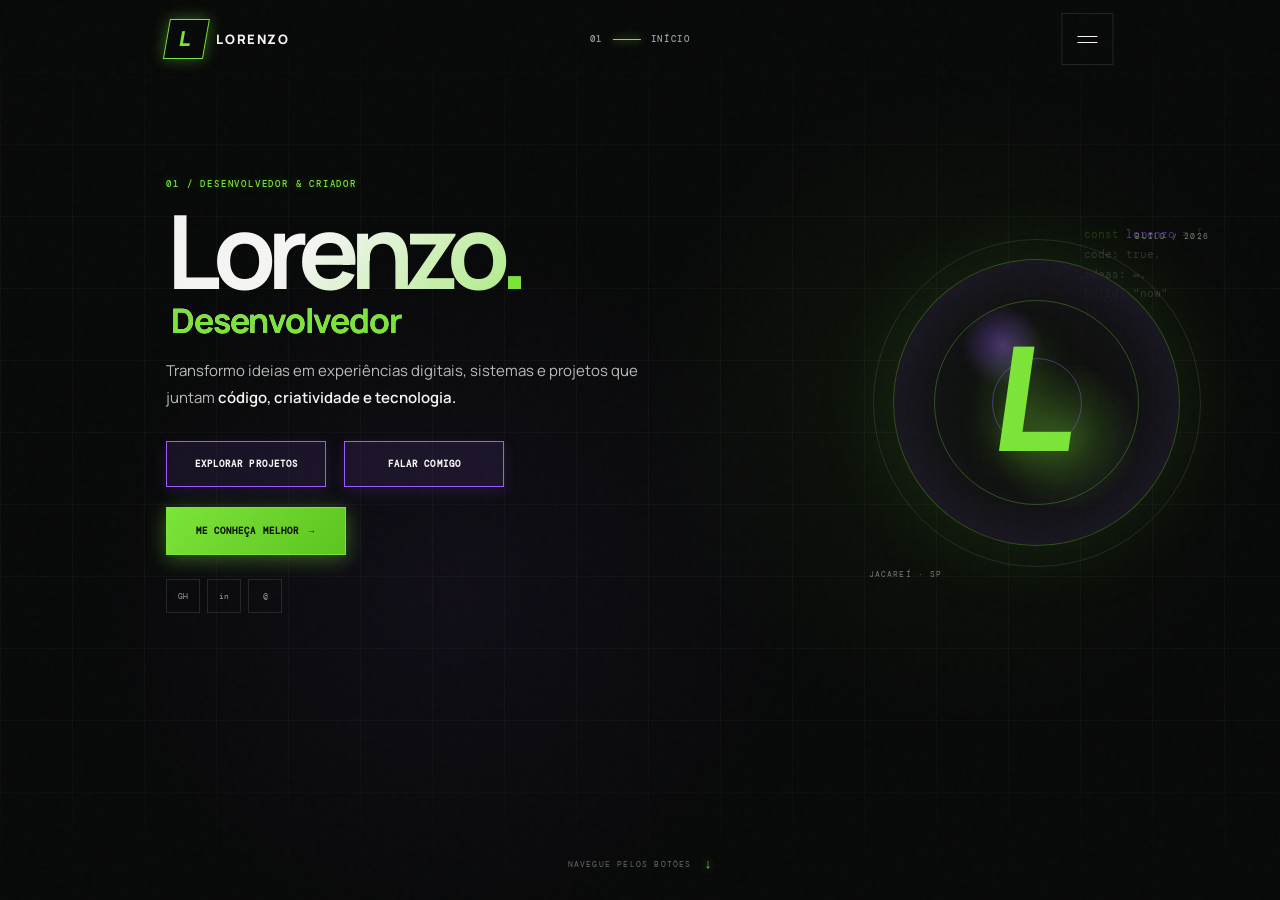
==== commit 71cafb2b: "Ajustes na responsividade" ====
--- a/index.html
+++ b/index.html
@@ -3,385 +3,1056 @@
 
 <head>
   <meta charset="utf-8">
-  <meta name="viewport" content="width=device-width,initial-scale=1,viewport-fit=cover">
+  <meta name="viewport" content="width=device-width, initial-scale=1, viewport-fit=cover">
   <meta name="theme-color" content="#070808">
+
   <meta name="description" content="Portfólio de Lorenzo — desenvolvimento, hardware e projetos criativos.">
+
   <title>Lorenzo — Desenvolvedor</title>
+
   <link rel="stylesheet" href="style.css">
 </head>
 
 <body>
+
+  <!-- FUNDO -->
   <div class="noise" aria-hidden="true"></div>
   <canvas id="matrix" aria-hidden="true"></canvas>
 
+
+  <!-- LOADER / TRANSIÇÃO -->
   <div class="loader" aria-hidden="true">
+
     <div class="loader__panel loader__panel--a"></div>
     <div class="loader__panel loader__panel--b"></div>
     <div class="loader__panel loader__panel--c"></div>
+
     <div class="loader__meta" id="loaderLabel">
       <span>01</span>
       <b>INÍCIO</b>
     </div>
+
   </div>
 
+
+  <!-- HEADER -->
   <header class="site-header">
+
     <button class="brand" data-go="0" aria-label="Ir para início">
-      <span class="brand__mark">L</span><span class="brand__name">Lorenzo</span>
+      <span class="brand__mark">L</span>
+      <span class="brand__name">Lorenzo</span>
     </button>
+
+
     <div class="header-center">
-      <span id="sectionCode">01</span><i></i><span id="sectionName">INÍCIO</span>
+
+      <span id="sectionCode">01</span>
+
+      <i></i>
+
+      <span id="sectionName">INÍCIO</span>
+
       <div id="pageProgress" aria-hidden="true"></div>
+
     </div>
+
+
     <button class="menu-button" type="button" aria-label="Abrir navegação" aria-expanded="false">
-      <span></span><span></span>
+      <span></span>
+      <span></span>
     </button>
+
   </header>
 
+
+  <!-- MENU -->
   <div class="mobile-menu" aria-hidden="true">
+
     <div class="mobile-menu__inner">
-      <p class="eyebrow">NAVEGAR / <span>06 SEÇÕES</span></p>
-      <button data-go="0">01 <strong>Início</strong><em>↗</em></button>
-      <button data-go="1">02 <strong>Sobre</strong><em>↗</em></button>
-      <button data-go="2">03 <strong>Skills</strong><em>↗</em></button>
-      <button data-go="3">04 <strong>Formação</strong><em>↗</em></button>
-      <button data-go="4">05 <strong>Projetos</strong><em>↗</em></button>
-      <button data-go="5">06 <strong>Contato</strong><em>↗</em></button>
+
+      <p class="eyebrow">
+        NAVEGAR / <span>06 SEÇÕES</span>
+      </p>
+
+      <button data-go="0">
+        <span>01</span>
+        <strong>Início</strong>
+        <em>↗</em>
+      </button>
+
+      <button data-go="1">
+        <span>02</span>
+        <strong>Sobre</strong>
+        <em>↗</em>
+      </button>
+
+      <button data-go="2">
+        <span>03</span>
+        <strong>Skills</strong>
+        <em>↗</em>
+      </button>
+
+      <button data-go="3">
+        <span>04</span>
+        <strong>Formação</strong>
+        <em>↗</em>
+      </button>
+
+      <button data-go="4">
+        <span>05</span>
+        <strong>Projetos</strong>
+        <em>↗</em>
+      </button>
+
+      <button data-go="5">
+        <span>06</span>
+        <strong>Contato</strong>
+        <em>↗</em>
+      </button>
+
     </div>
+
   </div>
 
+
+  <!-- =========================================
+         STAGE
+         ========================================= -->
+
   <main id="stage">
-    <!-- 01 INÍCIO -->
+
+
+    <!-- =====================================
+             01 — INÍCIO
+             ===================================== -->
+
     <section class="page page--active" data-index="0" data-name="INÍCIO">
+
       <div class="page-grid"></div>
-      <div class="hero-code" data-morph>const <em>lorenzo</em> = {<br><span>code: true,</span><br><span>ideas:
-          ∞,</span><br><span>build: "now"</span><br>};</div>
+
+
+      <div class="hero-code" data-morph>
+        const <em>lorenzo</em> = {<br>
+        <span>code: true,</span><br>
+        <span>ideas: ∞,</span><br>
+        <span>build: "now"</span><br>
+        };
+      </div>
+
+
       <div class="hero-copy" data-morph>
-        <p class="eyebrow">01 / DESENVOLVEDOR & CRIADOR</p>
-        <h1>Lorenzo<span>.</span><small>Desenvolvedor</small></h1>
-        <p class="hero-lead">Transformo ideias em experiências digitais, sistemas e projetos que juntam <strong>código,
-            criatividade e tecnologia.</strong></p>
+
+        <p class="eyebrow">
+          01 / DESENVOLVEDOR & CRIADOR
+        </p>
+
+        <h1>
+          Lorenzo<span>.</span>
+          <small>Desenvolvedor</small>
+        </h1>
+
+        <p class="hero-lead">
+          Transformo ideias em experiências digitais,
+          sistemas e projetos que juntam
+          <strong>código, criatividade e tecnologia.</strong>
+        </p>
+
+
         <div class="actions hero-actions">
+
           <div class="actions__secondary">
-            <button class="cta cta--highlight" data-go="4">explorar projetos</button>
-            <button class="cta cta--highlight" data-go="5">falar comigo</button>
-          </div>
+
+            <button class="cta cta--highlight" data-go="4">
+              explorar projetos
+            </button>
+
+            <button class="cta cta--highlight" data-go="5">
+              falar comigo
+            </button>
+
+          </div>
+
+
           <div class="actions__primary">
-            <button class="cta cta--primary" data-go="1">me conheça melhor <span>→</span></button>
-          </div>
-        </div>
-        <div class="social-row"><button data-go="5">GH</button><button data-go="5">in</button><button
-            data-go="5">@</button></div>
+
+            <button class="cta cta--primary" data-go="1">
+              me conheça melhor
+              <span>→</span>
+            </button>
+
+          </div>
+
+        </div>
+
+
+        <div class="social-row">
+
+          <button data-go="5">GH</button>
+          <button data-go="5">in</button>
+          <button data-go="5">@</button>
+
+        </div>
+
       </div>
+
+
       <div class="hero-art" data-morph aria-hidden="true">
+
         <div class="hero-art__ring r1"></div>
         <div class="hero-art__ring r2"></div>
         <div class="hero-art__ring r3"></div>
+
         <div class="hero-art__mark">L</div>
-        <span class="hero-art__label top">BUILD / 2026</span>
-        <span class="hero-art__label bottom">JACAREÍ · SP</span>
+
+        <span class="hero-art__label top">
+          BUILD / 2026
+        </span>
+
+        <span class="hero-art__label bottom">
+          JACAREÍ · SP
+        </span>
+
       </div>
-      <div class="hero-hint"><span>navegue pelos botões</span><i>↓</i></div>
+
+
+      <div class="hero-hint">
+        <span>navegue pelos botões</span>
+        <i>↓</i>
+      </div>
+
     </section>
 
-    <!-- 02 SOBRE -->
+
+
+    <!-- =====================================
+             02 — SOBRE
+             ===================================== -->
+
     <section class="page" data-index="1" data-name="SOBRE">
+
       <div class="page-inner about-page">
+
         <div class="page-title" data-morph>
-          <p class="eyebrow">02 / QUEM ESTÁ POR TRÁS</p>
-          <h2>Mais que código.<br><em>Curiosidade em movimento.</em></h2>
-        </div>
+
+          <p class="eyebrow">
+            02 / QUEM ESTÁ POR TRÁS
+          </p>
+
+          <h2>
+            Mais que código.<br>
+            <em>Curiosidade em movimento.</em>
+          </h2>
+
+        </div>
+
+
         <div class="about-columns">
+
           <div class="about-text" data-morph>
+
             <span class="big-number">02</span>
-            <p>Gosto de entender como as coisas funcionam — e principalmente de descobrir como podem funcionar melhor.
-            </p>
-            <p>Minha trajetória passa por desenvolvimento web, hardware, Arduino, Raspberry Pi, banco de dados,
-              modelagem 3D e projetos em que software e mundo físico se encontram.</p>
-          </div>
+
+            <p>
+              Gosto de entender como as coisas funcionam —
+              e principalmente de descobrir como podem
+              funcionar melhor.
+            </p>
+
+            <p>
+              Minha trajetória passa por desenvolvimento web,
+              hardware, Arduino, Raspberry Pi, banco de dados,
+              modelagem 3D e projetos em que software e mundo
+              físico se encontram.
+            </p>
+
+          </div>
+
+
           <div class="about-quote" data-morph>
-            <b>"</b><strong>Aprender.<br>Testar.<br>Construir.</strong>
-            <span>É assim que eu gosto de criar.</span>
-          </div>
+
+            <b>"</b>
+
+            <strong>
+              Aprender.<br>
+              Testar.<br>
+              Construir.
+            </strong>
+
+            <span>
+              É assim que eu gosto de criar.
+            </span>
+
+          </div>
+
+
           <div class="about-facts" data-morph>
-            <div><b>01</b><strong>Desenvolvimento</strong><span>Web & software</span></div>
-            <div><b>02</b><strong>Experimentação</strong><span>Arduino & Raspberry Pi</span></div>
-            <div><b>03</b><strong>Criação</strong><span>3D, interfaces & protótipos</span></div>
-          </div>
-        </div>
+
+            <div>
+              <b>01</b>
+              <strong>Desenvolvimento</strong>
+              <span>Web & software</span>
+            </div>
+
+            <div>
+              <b>02</b>
+              <strong>Experimentação</strong>
+              <span>Arduino & Raspberry Pi</span>
+            </div>
+
+            <div>
+              <b>03</b>
+              <strong>Criação</strong>
+              <span>3D, interfaces & protótipos</span>
+            </div>
+
+          </div>
+
+        </div>
+
+
         <div class="actions about-actions">
+
           <div class="actions__secondary">
-            <button class="cta cta--subtle" data-go="0">← voltar ao início</button>
-          </div>
+
+            <button class="cta cta--subtle" data-go="0">
+              ← voltar ao início
+            </button>
+
+          </div>
+
+
           <div class="actions__primary">
-            <button class="cta cta--primary" data-go="2">ver minhas skills <span>→</span></button>
-          </div>
-        </div>
+
+            <button class="cta cta--primary" data-go="2">
+              ver minhas skills
+              <span>→</span>
+            </button>
+
+          </div>
+
+        </div>
+
       </div>
+
     </section>
 
-    <!-- 03 SKILLS -->
+
+
+    <!-- =====================================
+             03 — SKILLS
+             ===================================== -->
+
     <section class="page" data-index="2" data-name="SKILLS">
+
       <div class="page-inner skills-page">
+
         <div class="page-title" data-morph>
-          <p class="eyebrow">03 / FERRAMENTAS</p>
-          <h2>Skills<span>.</span></h2>
-          <p class="subtitle">Tecnologia é ferramenta. O projeto é o que importa.</p>
-        </div>
+
+          <p class="eyebrow">
+            03 / FERRAMENTAS
+          </p>
+
+          <h2>
+            Skills<span>.</span>
+          </h2>
+
+          <p class="subtitle">
+            Tecnologia é ferramenta. O projeto é o que importa.
+          </p>
+
+        </div>
+
+
         <div class="skills-grid" data-morph>
-          <article><span>01</span>
+
+          <article>
+
+            <span>01</span>
+
             <h3>Front-end</h3>
-            <p>Interfaces responsivas, animações e experiências construídas do zero.</p>
-            <div><i>HTML</i><i>CSS</i><i>JavaScript</i><i>React</i></div>
+
+            <p>
+              Interfaces responsivas, animações e
+              experiências construídas do zero.
+            </p>
+
+            <div>
+              <i>HTML</i>
+              <i>CSS</i>
+              <i>JavaScript</i>
+              <i>React</i>
+            </div>
+
           </article>
-          <article><span>02</span>
+
+
+          <article>
+
+            <span>02</span>
+
             <h3>Back-end & dados</h3>
-            <p>APIs, lógica, autenticação e persistência de dados.</p>
-            <div><i>Node.js</i><i>Express</i><i>PostgreSQL</i><i>JWT</i></div>
+
+            <p>
+              APIs, lógica, autenticação e
+              persistência de dados.
+            </p>
+
+            <div>
+              <i>Node.js</i>
+              <i>Express</i>
+              <i>PostgreSQL</i>
+              <i>JWT</i>
+            </div>
+
           </article>
-          <article><span>03</span>
+
+
+          <article>
+
+            <span>03</span>
+
             <h3>Hardware</h3>
-            <p>Programação, eletrônica e interação em projetos físicos.</p>
-            <div><i>Arduino</i><i>Raspberry Pi</i><i>NeoPixel</i><i>sensores</i></div>
+
+            <p>
+              Programação, eletrônica e interação
+              em projetos físicos.
+            </p>
+
+            <div>
+              <i>Arduino</i>
+              <i>Raspberry Pi</i>
+              <i>NeoPixel</i>
+              <i>sensores</i>
+            </div>
+
           </article>
-          <article><span>04</span>
+
+
+          <article>
+
+            <span>04</span>
+
             <h3>3D & criação</h3>
-            <p>Modelagem, prototipagem e fabricação digital.</p>
-            <div><i>Blender</i><i>SketchUp</i><i>3D print</i><i>protótipos</i></div>
+
+            <p>
+              Modelagem, prototipagem e
+              fabricação digital.
+            </p>
+
+            <div>
+              <i>Blender</i>
+              <i>SketchUp</i>
+              <i>3D print</i>
+              <i>protótipos</i>
+            </div>
+
           </article>
-        </div>
-        <div class="tech-line" data-morph>HTML5 <b>·</b> CSS3 <b>·</b> JavaScript <b>·</b> React <b>·</b> Node.js
-          <b>·</b> PostgreSQL <b>·</b> Arduino <b>·</b> Raspberry Pi <b>·</b> Blender
-        </div>
+
+        </div>
+
+
+        <div class="tech-line" data-morph>
+          HTML5 <b>·</b>
+          CSS3 <b>·</b>
+          JavaScript <b>·</b>
+          React <b>·</b>
+          Node.js <b>·</b>
+          PostgreSQL <b>·</b>
+          Arduino <b>·</b>
+          Raspberry Pi <b>·</b>
+          Blender
+        </div>
+
+
         <div class="actions skills-actions">
+
           <div class="actions__secondary">
-            <button class="cta cta--subtle" data-go="1">← sobre</button>
-            <button class="cta cta--subtle" data-go="0">início ↗</button>
-          </div>
+
+            <button class="cta cta--subtle" data-go="1">
+              ← sobre
+            </button>
+
+            <button class="cta cta--subtle" data-go="0">
+              início ↗
+            </button>
+
+          </div>
+
+
           <div class="actions__primary">
-            <button class="cta cta--primary" data-go="3">ver minha formação <span>→</span></button>
-          </div>
-        </div>
+
+            <button class="cta cta--primary" data-go="3">
+              ver minha formação
+              <span>→</span>
+            </button>
+
+          </div>
+
+        </div>
+
       </div>
+
     </section>
 
-    <!-- 04 FORMAÇÃO -->
+
+
+    <!-- =====================================
+             04 — FORMAÇÃO
+             ===================================== -->
+
     <section class="page" data-index="3" data-name="FORMAÇÃO">
+
       <div class="page-inner formation-page">
+
         <div class="page-title" data-morph>
-          <p class="eyebrow">04 / DE ONDE VEM A BASE</p>
-          <h2>Formação<span>.</span></h2>
-        </div>
+
+          <p class="eyebrow">
+            04 / DE ONDE VEM A BASE
+          </p>
+
+          <h2>
+            Formação<span>.</span>
+          </h2>
+
+        </div>
+
+
         <div class="formation-track" data-morph>
-          <article><span class="formation-no">01</span>
-            <p>IFSP · JACAREÍ</p>
-            <h3>Ensino Médio integrado à Informática</h3><small>Base técnica em informática, programação e tecnologia,
-              com projetos práticos ao longo da formação.</small>
-            <div>informática · programação · projetos</div>
+
+          <article>
+
+            <span class="formation-no">01</span>
+
+            <p>
+              IFSP · JACAREÍ
+            </p>
+
+            <h3>
+              Ensino Médio integrado à Informática
+            </h3>
+
+            <small>
+              Base técnica em informática,
+              programação e tecnologia, com projetos
+              práticos ao longo da formação.
+            </small>
+
+            <div>
+              informática · programação · projetos
+            </div>
+
           </article>
-          <article><span class="formation-no">02</span>
-            <p>FATEC · JACAREÍ</p>
-            <h3>Desenvolvimento de Software Multiplataforma</h3><small>Experiência acadêmica aplicada a desenvolvimento
-              web, banco de dados, métodos ágeis e construção de sistemas.</small>
-            <div>web · PostgreSQL · Scrum</div>
+
+
+          <article>
+
+            <span class="formation-no">02</span>
+
+            <p>
+              FATEC · JACAREÍ
+            </p>
+
+            <h3>
+              Desenvolvimento de Software Multiplataforma
+            </h3>
+
+            <small>
+              Experiência acadêmica aplicada a
+              desenvolvimento web, banco de dados,
+              métodos ágeis e construção de sistemas.
+            </small>
+
+            <div>
+              web · PostgreSQL · Scrum
+            </div>
+
           </article>
-          <article><span class="formation-no">03</span>
-            <p>NA PRÁTICA</p>
-            <h3>Aprender fazendo</h3><small>Projetos pessoais e acadêmicos como laboratório: do circuito no Arduino ao
-              sistema publicado na web.</small>
-            <div>hardware · software · 3D</div>
+
+
+          <article>
+
+            <span class="formation-no">03</span>
+
+            <p>
+              NA PRÁTICA
+            </p>
+
+            <h3>
+              Aprender fazendo
+            </h3>
+
+            <small>
+              Projetos pessoais e acadêmicos como
+              laboratório: do circuito no Arduino
+              ao sistema publicado na web.
+            </small>
+
+            <div>
+              hardware · software · 3D
+            </div>
+
           </article>
-        </div>
-        <div class="formation-axis"><span></span><i></i><i></i><i></i></div>
+
+        </div>
+
+
+        <div class="formation-axis">
+          <span></span>
+          <i></i>
+          <i></i>
+          <i></i>
+        </div>
+
+
         <div class="actions formation-actions">
+
           <div class="actions__secondary">
-            <button class="cta cta--subtle" data-go="2">← skills</button>
-            <button class="cta cta--subtle" data-go="0">início ↗</button>
-          </div>
+
+            <button class="cta cta--subtle" data-go="2">
+              ← skills
+            </button>
+
+            <button class="cta cta--subtle" data-go="0">
+              início ↗
+            </button>
+
+          </div>
+
+
           <div class="actions__primary">
-            <button class="cta cta--primary" data-go="4">ver projetos <span>→</span></button>
-            <button class="cta cta--highlight" data-go="5">fazer contato <span>↗</span></button>
-          </div>
-        </div>
+
+            <button class="cta cta--primary" data-go="4">
+              ver projetos
+              <span>→</span>
+            </button>
+
+            <button class="cta cta--highlight" data-go="5">
+              fazer contato
+              <span>↗</span>
+            </button>
+
+          </div>
+
+        </div>
+
       </div>
+
     </section>
 
-    <!-- 05 PROJETOS -->
+
+
+    <!-- =====================================
+             05 — PROJETOS
+             ===================================== -->
+
     <section class="page" data-index="4" data-name="PROJETOS">
+
       <div class="page-inner projects-page">
+
+
+        <!-- TÍTULO -->
+
         <div class="page-title page-title--row" data-morph>
+
           <div>
-            <p class="eyebrow">05 / O QUE EU CONSTRUÍ</p>
-            <h2>Projetos<span>.</span></h2>
-          </div>
-          <p class="subtitle">Do software ao hardware. Ideias que saíram da tela.</p>
-        </div>
+
+            <p class="eyebrow">
+              05 / O QUE EU CONSTRUÍ
+            </p>
+
+            <h2>
+              Projetos<span>.</span>
+            </h2>
+
+          </div>
+
+
+          <p class="subtitle">
+            Do software ao hardware.
+            Ideias que saíram da tela.
+          </p>
+
+        </div>
+
+
+
+        <!-- GRID -->
+
         <div class="project-grid" data-morph>
+
+
+          <!-- 01 -->
+
           <button class="project-card featured" data-project="scrum">
-            <span class="project-no">01</span>
-            <small>WEB / ACADÊMICO</small>
-            <strong>Scrum Dungeon</strong>
-            <em>HTML · CSS · JS · EJS · Express · PostgreSQL</em>
+
+            <span class="project-no">
+              01
+            </span>
+
+            <small>
+              WEB / ACADÊMICO
+            </small>
+
+            <strong>
+              Scrum Dungeon
+            </strong>
+
+            <em>
+              HTML · CSS · JS · EJS · Express · PostgreSQL
+            </em>
+
             <b>↗</b>
+
           </button>
+
+
+
+          <!-- 02 -->
+
           <button class="project-card" data-project="console">
-            <span class="project-no">02</span>
-            <small>TCC / HARDWARE</small>
-            <strong>Console portátil</strong>
-            <em>Raspberry Pi · Arduino · Qt · Linux</em>
+
+            <span class="project-no">
+              02
+            </span>
+
+            <small>
+              TCC / HARDWARE
+            </small>
+
+            <strong>
+              Console portátil
+            </strong>
+
+            <em>
+              Raspberry Pi · Arduino · Qt · Linux
+            </em>
+
             <b>↗</b>
+
           </button>
+
+
+
+          <!-- 03 -->
+
           <button class="project-card" data-project="cube">
-            <span class="project-no">03</span>
-            <small>ARDUINO / INTERAÇÃO</small>
-            <strong>NeoPixel Game Cube</strong>
-            <em>NeoPixel · Bluetooth · MPU6050</em>
+
+            <span class="project-no">
+              03
+            </span>
+
+            <small>
+              ARDUINO / INTERAÇÃO
+            </small>
+
+            <strong>
+              NeoPixel Game Cube
+            </strong>
+
+            <em>
+              NeoPixel · Bluetooth · MPU6050
+            </em>
+
             <b>↗</b>
+
           </button>
+
+
+
+          <!-- 04 -->
+
           <button class="project-card" data-project="safe">
-            <span class="project-no">04</span>
-            <small>ARDUINO / ELETRÔNICA</small>
-            <strong>Cofre eletrônico</strong>
-            <em>Keypad · LCD · Servo · RGB</em>
+
+            <span class="project-no">
+              04
+            </span>
+
+            <small>
+              ARDUINO / ELETRÔNICA
+            </small>
+
+            <strong>
+              Cofre eletrônico
+            </strong>
+
+            <em>
+              Keypad · LCD · Servo · RGB
+            </em>
+
             <b>↗</b>
+
           </button>
+
+
+
+          <!-- 05 -->
+
           <button class="project-card" data-project="ecoa">
-            <span class="project-no">05</span>
-            <small>WEB / PROJETO</small>
-            <strong>ECOA</strong>
-            <em>HTML · CSS · JavaScript</em>
+
+            <span class="project-no">
+              05
+            </span>
+
+            <small>
+              WEB / PROJETO
+            </small>
+
+            <strong>
+              ECOA
+            </strong>
+
+            <em>
+              HTML · CSS · JavaScript
+            </em>
+
             <b>↗</b>
+
           </button>
+
+
+
+          <!-- 06 -->
+
           <button class="project-card" data-project="atelier">
-            <span class="project-no">06</span>
-            <small>SOFTWARE / EM DESENVOLVIMENTO</small>
-            <strong>Sistema para ateliê</strong>
-            <em>gestão · perfis · produtos</em>
+
+            <span class="project-no">
+              06
+            </span>
+
+            <small>
+              SOFTWARE / EM DESENVOLVIMENTO
+            </small>
+
+            <strong>
+              Sistema para ateliê
+            </strong>
+
+            <em>
+              gestão · perfis · produtos
+            </em>
+
             <b>↗</b>
+
           </button>
-          <button class="project-card" data-project="atelier">
-            <span class="project-no">06</span>
-            <small>SOFTWARE / EM DESENVOLVIMENTO</small>
-            <strong>Sistema para ateliê</strong>
-            <em>gestão · perfis · produtos</em>
-            <b>↗</b>
-          </button>
-          <button class="project-card" data-project="atelier">
-            <span class="project-no">06</span>
-            <small>SOFTWARE / EM DESENVOLVIMENTO</small>
-            <strong>Sistema para ateliê</strong>
-            <em>gestão · perfis · produtos</em>
-            <b>↗</b>
-          </button>
-          <button class="project-card" data-project="atelier">
-            <span class="project-no">06</span>
-            <small>SOFTWARE / EM DESENVOLVIMENTO</small>
-            <strong>Sistema para ateliê</strong>
-            <em>gestão · perfis · produtos</em>
-            <b>↗</b>
-          </button>
-          <button class="project-card" data-project="atelier">
-            <span class="project-no">06</span>
-            <small>SOFTWARE / EM DESENVOLVIMENTO</small>
-            <strong>Sistema para ateliê</strong>
-            <em>gestão · perfis · produtos</em>
-            <b>↗</b>
-          </button>
-          <button class="project-card" data-project="atelier">
-            <span class="project-no">06</span>
-            <small>SOFTWARE / EM DESENVOLVIMENTO</small>
-            <strong>Sistema para ateliê</strong>
-            <em>gestão · perfis · produtos</em>
-            <b>↗</b>
-          </button>
-          <button class="project-card" data-project="atelier">
-            <span class="project-no">06</span>
-            <small>SOFTWARE / EM DESENVOLVIMENTO</small>
-            <strong>Sistema para ateliê</strong>
-            <em>gestão · perfis · produtos</em>
-            <b>↗</b>
-          </button>
-          <button class="project-card" data-project="atelier">
-            <span class="project-no">06</span>
-            <small>SOFTWARE / EM DESENVOLVIMENTO</small>
-            <strong>Sistema para ateliê</strong>
-            <em>gestão · perfis · produtos</em>
-            <b>↗</b>
-          </button>
-          <button class="project-card" data-project="atelier">
-            <span class="project-no">06</span>
-            <small>SOFTWARE / EM DESENVOLVIMENTO</small>
-            <strong>Sistema para ateliê</strong>
-            <em>gestão · perfis · produtos</em>
-            <b>↗</b>
-          </button>
-        </div>
+
+        </div>
+
+
+
+        <!-- NAVEGAÇÃO -->
+
         <div class="actions projects-actions">
+
           <div class="actions__secondary">
-            <button class="cta cta--subtle" data-go="3">← formação</button>
-            <button class="cta cta--subtle" data-go="0">início ↗</button>
-          </div>
+
+            <button class="cta cta--subtle" data-go="3">
+              ← formação
+            </button>
+
+            <button class="cta cta--subtle" data-go="0">
+              início ↗
+            </button>
+
+          </div>
+
+
           <div class="actions__primary">
-            <button class="cta cta--primary" data-go="5">fazer contato <span>↗</span></button>
-          </div>
-        </div>
+
+            <button class="cta cta--primary" data-go="5">
+              fazer contato
+              <span>↗</span>
+            </button>
+
+          </div>
+
+        </div>
+
       </div>
+
     </section>
 
-    <!-- 06 CONTATO -->
+
+
+    <!-- =====================================
+             06 — CONTATO
+             ===================================== -->
+
     <section class="page" data-index="5" data-name="CONTATO">
+
       <div class="contact-orb orb-a"></div>
       <div class="contact-orb orb-b"></div>
+
+
       <div class="page-inner contact-page">
+
         <div class="page-title" data-morph>
-          <p class="eyebrow">06 / VAMOS CONSTRUIR</p>
-          <h2>Tem uma ideia?<br><em>Vamos tirar do papel.</em></h2>
-        </div>
+
+          <p class="eyebrow">
+            06 / VAMOS CONSTRUIR
+          </p>
+
+          <h2>
+            Tem uma ideia?<br>
+            <em>Vamos tirar do papel.</em>
+          </h2>
+
+        </div>
+
+
         <div class="contact-content" data-morph>
+
           <div>
-            <p>Se você chegou até aqui, provavelmente existe alguma coisa que quer criar, melhorar ou entender.</p>
-            <p>Me conte o que tem em mente. A conversa começa simples.</p>
-          </div>
+
+            <p>
+              Se você chegou até aqui,
+              provavelmente existe alguma coisa
+              que quer criar, melhorar ou entender.
+            </p>
+
+            <p>
+              Me conte o que tem em mente.
+              A conversa começa simples.
+            </p>
+
+          </div>
+
+
           <div class="contact-box">
-            <small>CONTATO</small>
-            <strong>SEU_EMAIL_AQUI</strong>
-            <button data-copy="SEU_EMAIL_AQUI">copiar e-mail</button>
-          </div>
-        </div>
+
+            <small>
+              CONTATO
+            </small>
+
+            <strong>
+              SEU_EMAIL_AQUI
+            </strong>
+
+            <button data-copy="SEU_EMAIL_AQUI">
+              copiar e-mail
+            </button>
+
+          </div>
+
+        </div>
+
+
         <div class="actions contact-actions">
+
           <div class="actions__secondary">
-            <button class="cta cta--subtle" data-go="3">formação</button>
-            <button class="cta cta--subtle" data-go="2">skills</button>
-          </div>
+
+            <button class="cta cta--subtle" data-go="3">
+              formação
+            </button>
+
+            <button class="cta cta--subtle" data-go="2">
+              skills
+            </button>
+
+          </div>
+
+
           <div class="actions__primary">
-            <button class="cta cta--primary" data-go="0">voltar ao início <span></span></button>
-            <button class="cta cta--highlight" data-go="4">rever projetos <span>↗</span></button>
-          </div>
-        </div>
+
+            <button class="cta cta--primary" data-go="0">
+              voltar ao início
+              <span>↗</span>
+            </button>
+
+            <button class="cta cta--highlight" data-go="4">
+              rever projetos
+              <span>↗</span>
+            </button>
+
+          </div>
+
+        </div>
+
+
         <footer data-morph>
-          <span>© 2026 Lorenzo</span>
-          <span>feito à mão · código próprio</span>
-          <span>JACAREÍ · SP</span>
+
+          <span>
+            © 2026 Lorenzo
+          </span>
+
+          <span>
+            feito à mão · código próprio
+          </span>
+
+          <span>
+            JACAREÍ · SP
+          </span>
+
         </footer>
+
       </div>
+
     </section>
+
   </main>
 
-  <!-- MODAL DE PROJETOS (ANIMADO E CENTRALIZADO) -->
+
+
+  <!-- =========================================
+         MODAL
+         ========================================= -->
+
   <dialog id="projectModal">
-    <button class="modal-close" type="button" aria-label="Fechar">×</button>
+
+    <button class="modal-close" type="button" aria-label="Fechar">
+      ×
+    </button>
+
+
     <div class="modal-visual" id="modalVisual">
+
       <img id="modalImage" src="" alt="Imagem do projeto">
+
     </div>
+
+
     <div class="modal-copy">
-      <p class="eyebrow"><span id="modalNo">01</span> / <span id="modalType">PROJETO</span></p>
-      <h2 id="modalTitle">Projeto</h2>
+
+      <p class="eyebrow">
+
+        <span id="modalNo">
+          01
+        </span>
+
+        /
+
+        <span id="modalType">
+          PROJETO
+        </span>
+
+      </p>
+
+
+      <h2 id="modalTitle">
+        Projeto
+      </h2>
+
+
       <p id="modalDescription"></p>
+
+
       <div id="modalTags"></div>
+
+
       <small id="modalNote"></small>
+
     </div>
+
   </dialog>
+
+
+
+  <!-- TOAST -->
+
   <div class="toast" role="status" aria-live="polite"></div>
+
+
   <script src="script.js"></script>
+
 </body>
 
 </html>
--- a/style.css
+++ b/style.css
@@ -1,17 +1,34 @@
 @import url('https://fonts.googleapis.com/css2?family=DM+Mono:wght@400;500&family=Manrope:wght@400;500;600;700;800&display=swap');
 
+
+/* =========================================================
+   VARIÁVEIS
+   ========================================================= */
+
 :root {
+
     --bg: #070808;
     --panel: #0b0d0c;
+
     --text: #f4f5f2;
     --muted: #858b86;
+
     --green: #7be438;
-    --green-glow: rgba(123, 228, 56, 0.4);
+    --green-glow: rgba(123, 228, 56, .4);
+
     --purple: #9b5cff;
-    --purple-glow: rgba(155, 92, 255, 0.4);
+    --purple-glow: rgba(155, 92, 255, .4);
+
     --line: rgba(255, 255, 255, .11);
+
     --ease: cubic-bezier(.22, .8, .2, 1);
-}
+
+}
+
+
+/* =========================================================
+   RESET
+   ========================================================= */
 
 * {
     box-sizing: border-box;
@@ -19,1137 +36,2455 @@
     padding: 0;
 }
 
+
 html,
 body {
+
     width: 100%;
     height: 100%;
+
+    /*
+     * REGRA FUNDAMENTAL DO SITE:
+     * NUNCA EXISTE SCROLL.
+     */
     overflow: hidden;
+
     background: var(--bg);
     color: var(--text);
+
     font-family: Manrope, Arial, sans-serif;
-}
+
+}
+
 
 body {
+
     position: relative;
-}
+
+    /*
+     * Impede qualquer elemento de criar
+     * overflow horizontal ou vertical.
+     */
+    overflow: hidden;
+
+}
+
 
 button {
+
     font: inherit;
     color: inherit;
+
     background: none;
     border: 0;
+
     cursor: pointer;
-}
+
+}
+
 
 button:focus-visible {
+
     outline: 1px solid var(--green);
     outline-offset: 5px;
-}
+
+}
+
 
 ::selection {
+
     background: var(--green);
     color: #071006;
-}
+
+}
+
+
+/* =========================================================
+   FUNDO / NOISE
+   ========================================================= */
 
 .noise {
+
     position: fixed;
     inset: 0;
+
     z-index: 30;
+
     pointer-events: none;
+
     opacity: .04;
+
     background-image: url("data:image/svg+xml,%3Csvg viewBox='0 0 180 180' xmlns='http://www.w3.org/2000/svg'%3E%3Cfilter id='n'%3E%3CfeTurbulence type='fractalNoise' baseFrequency='.8' numOctaves='4' stitchTiles='stitch'/%3E%3C/filter%3E%3Crect width='100%25' height='100%25' filter='url(%23n)' opacity='.5'/%3E%3C/svg%3E");
-}
+
+}
+
 
 #matrix {
+
     position: fixed;
+
     inset: 0;
+
     width: 100%;
     height: 100%;
+
     opacity: .35;
+
     z-index: 0;
+
     pointer-events: none;
-}
+
+}
+
+
+/* =========================================================
+   HEADER
+   ========================================================= */
 
 .site-header {
+
     position: absolute;
+
     z-index: 50;
+
+    top: 0;
     left: 50%;
-    top: 0;
+
     transform: translateX(-50%);
+
     width: min(1080px, 74vw);
+
     height: 78px;
+
     display: flex;
+
     align-items: center;
     justify-content: space-between;
-    padding: 0;
-    border: 0;
+
+    /*
+     * Sem fundo.
+     * Sem borda.
+     * Continua integrado ao site.
+     */
     background: transparent;
-}
+
+}
+
 
 .brand {
+
     display: flex;
+
     align-items: center;
+
     gap: 10px;
+
     text-transform: uppercase;
+
     letter-spacing: .1em;
-}
+
+}
+
 
 .brand__mark {
-    width: 30px;
-    height: 30px;
+
+    width: 40px;
+    height: 40px;
+
     display: grid;
     place-items: center;
+
     border: 1px solid var(--green);
+
     color: var(--green);
-    font: 700 17px/1 'DM Mono';
+
+    font: 700 20px/1 'DM Mono';
+
     transform: skew(-10deg);
+
     box-shadow: 0 0 15px var(--green-glow);
-}
+
+}
+
 
 .brand__name {
+
     font-size: 13px;
+
     font-weight: 800;
-}
+
+}
+
 
 .header-center {
+
     position: absolute;
+
     left: 50%;
+
     transform: translateX(-50%);
+
     display: flex;
+
     align-items: center;
+
     gap: 10px;
+
     color: #9ba09c;
+
     font: 500 9px 'DM Mono';
+
     letter-spacing: .18em;
-}
+
+}
+
 
 .header-center i {
+
     width: 28px;
     height: 1px;
+
     background: var(--green);
+
     box-shadow: 0 0 8px var(--green);
-}
+
+}
+
 
 .header-center #pageProgress {
+
     display: none;
-}
+
+}
+
 
 .menu-button {
-    width: 42px;
-    height: 42px;
+
+    width: 52px;
+    height: 52px;
+
     border: 1px solid var(--line);
+
     display: grid;
+
     place-content: center;
+
     gap: 5px;
+
     transition: .3s;
-}
+
+}
+
 
 .menu-button span {
+
     display: block;
-    width: 17px;
+
+    width: 20px;
     height: 1px;
+
     background: var(--text);
+
     transition: .3s;
-}
+
+}
+
 
 .menu-button:hover {
+
     border-color: var(--green);
+
     box-shadow: 0 0 10px var(--green-glow);
-}
-
-.menu-button[aria-expanded=true] span:first-child {
+
+}
+
+
+.menu-button[aria-expanded="true"] span:first-child {
+
     transform: translateY(3px) rotate(45deg);
-}
-
-.menu-button[aria-expanded=true] span:last-child {
+
+}
+
+
+.menu-button[aria-expanded="true"] span:last-child {
+
     transform: translateY(-3px) rotate(-45deg);
-}
+
+}
+
+
+/* =========================================================
+   MENU
+   ========================================================= */
 
 .mobile-menu {
+
     position: fixed;
+
     inset: 0;
+
     z-index: 45;
+
     background: rgba(7, 8, 8, .98);
+
     opacity: 0;
+
     visibility: hidden;
+
     transform: translateY(-10px);
+
     transition: .4s var(--ease);
+
     padding: 100px 9vw;
-}
+
+}
+
 
 .mobile-menu.is-open {
+
     opacity: 1;
+
     visibility: visible;
+
     transform: none;
-}
+
+}
+
 
 .mobile-menu__inner {
+
     max-width: 720px;
+
     margin: auto;
-}
+
+}
+
 
 .mobile-menu .eyebrow {
+
     margin-bottom: 28px;
-}
+
+}
+
 
 .mobile-menu button {
+
     display: grid;
+
     grid-template-columns: 40px 1fr auto;
+
     align-items: center;
+
     width: 100%;
+
     padding: 17px 0;
+
     border-bottom: 1px solid var(--line);
+
     font: 500 10px 'DM Mono';
+
     color: #717771;
-}
+
+}
+
 
 .mobile-menu button strong {
+
     font: 600 28px Manrope;
+
     color: var(--text);
+
     text-align: left;
-}
+
+}
+
 
 .mobile-menu button em {
+
     font-style: normal;
+
     color: var(--green);
-}
+
+}
+
+
+/* =========================================================
+   STAGE
+   ========================================================= */
 
 #stage {
+
     position: fixed;
+
     inset: 0;
+
     z-index: 10;
+
+    width: 100%;
+    height: 100%;
+
+    /*
+     * Nenhuma página pode criar scroll.
+     */
     overflow: hidden;
-}
-
-/* TRANSIÇÃO DE PÁGINA */
+
+}
+
+
+/* =========================================================
+   PÁGINAS
+   ========================================================= */
+
 .page {
+
     position: absolute;
+
     inset: 0;
+
+    width: 100%;
+    height: 100%;
+
     visibility: hidden;
+
     opacity: 0;
+
     pointer-events: none;
+
     overflow: hidden;
+
     background: var(--bg);
-    transform: scale(1.03) translateY(15px);
-    transition: opacity 0.6s var(--ease), transform 1.2s var(--ease), visibility 0s linear 1.2s;
-}
+
+    transform:
+        scale(1.03) translateY(15px);
+
+    transition:
+        opacity .6s var(--ease),
+        transform 1.2s var(--ease),
+        visibility 0s linear 1.2s;
+
+}
+
 
 .page--active {
+
     visibility: visible;
+
     opacity: 1;
+
     pointer-events: auto;
-    transform: scale(1) translateY(0);
+
+    transform:
+        scale(1) translateY(0);
+
     transition-delay: 0s;
-}
+
+}
+
 
 .page--leaving {
+
     opacity: 0;
-    transform: scale(0.97) translateY(-15px);
-    transition: opacity 0.5s var(--ease), transform 1.0s var(--ease);
-}
+
+    transform:
+        scale(.97) translateY(-15px);
+
+    transition:
+        opacity .5s var(--ease),
+        transform 1s var(--ease);
+
+}
+
 
 .page--prepare {
+
     visibility: visible;
+
     opacity: 0;
-    transform: scale(1.03) translateY(15px);
-}
+
+    transform:
+        scale(1.03) translateY(15px);
+
+}
+
 
 .page--assembling {
+
     opacity: 1;
-    transform: scale(1) translateY(0);
-    transition: opacity 0.6s var(--ease), transform 1.2s var(--ease);
-}
-
-.page:after {
+
+    transform:
+        scale(1) translateY(0);
+
+    transition:
+        opacity .6s var(--ease),
+        transform 1.2s var(--ease);
+
+}
+
+
+.page::after {
+
     content: "";
+
     position: absolute;
+
     inset: 0;
+
     pointer-events: none;
-    background: radial-gradient(circle at 75% 45%, rgba(123, 228, 56, .06), transparent 30%),
-        radial-gradient(circle at 35% 65%, rgba(155, 92, 255, .06), transparent 35%);
-}
+
+    background:
+        radial-gradient(circle at 75% 45%,
+            rgba(123, 228, 56, .06),
+            transparent 30%),
+        radial-gradient(circle at 35% 65%,
+            rgba(155, 92, 255, .06),
+            transparent 35%);
+
+}
+
+
+/* =========================================================
+   GRID DO FUNDO
+   ========================================================= */
 
 .page-grid {
+
     position: absolute;
+
     inset: 0;
-    background-image: linear-gradient(rgba(255, 255, 255, .03) 1px, transparent 1px), linear-gradient(90deg, rgba(255, 255, 255, .03) 1px, transparent 1px);
+
+    background-image:
+        linear-gradient(rgba(255, 255, 255, .03) 1px,
+            transparent 1px),
+        linear-gradient(90deg,
+            rgba(255, 255, 255, .03) 1px,
+            transparent 1px);
+
     background-size: 72px 72px;
-    mask-image: linear-gradient(to bottom, transparent, black 20%, black 80%, transparent);
-}
+
+    mask-image:
+        linear-gradient(to bottom,
+            transparent,
+            black 20%,
+            black 80%,
+            transparent);
+
+}
+
+
+/* =========================================================
+   PAGE INNER
+   ========================================================= */
 
 .page-inner {
+
     position: relative;
+
     width: min(1080px, 74vw);
+
+    /*
+     * ESSENCIAL
+     */
     height: 100%;
+    min-height: 0;
+
     margin: 0 auto;
-    padding: 108px 0 58px;
+
+    /*
+     * Espaço reservado para o header,
+     * mas sem criar um header visual.
+     */
+    padding:
+        96px 0 38px;
+
     display: flex;
+
     flex-direction: column;
+
     justify-content: center;
-}
+
+    /*
+     * Impede o conteúdo interno de
+     * aumentar a página.
+     */
+    overflow: hidden;
+
+}
+
+
+/* =========================================================
+   TIPOGRAFIA
+   ========================================================= */
 
 .eyebrow {
+
     font: 500 9px 'DM Mono';
+
     letter-spacing: .2em;
+
     color: var(--green);
+
     text-transform: uppercase;
+
     text-shadow: 0 0 10px var(--green-glow);
-}
+
+}
+
 
 .eyebrow span {
+
     color: #666;
-}
+
+}
+
 
 .page-title {
+
     position: relative;
+
     z-index: 2;
-}
+
+}
+
 
 .page-title h2 {
-    font-size: clamp(38px, 5vw, 72px);
+
+    font-size:
+        clamp(38px,
+            5vw,
+            72px);
+
     line-height: .95;
+
     letter-spacing: -.06em;
+
     margin-top: 15px;
-    background: linear-gradient(135deg, var(--text) 40%, var(--green) 100%);
+
+    background:
+        linear-gradient(135deg,
+            var(--text) 40%,
+            var(--green) 100%);
+
     -webkit-background-clip: text;
+
     -webkit-text-fill-color: transparent;
-}
+
+}
+
 
 .page-title h2 em {
+
     display: inline-block;
+
     font-style: normal;
-    background: linear-gradient(135deg, var(--green), var(--purple));
+
+    background:
+        linear-gradient(135deg,
+            var(--green),
+            var(--purple));
+
     -webkit-background-clip: text;
+
     -webkit-text-fill-color: transparent;
-}
+
+}
+
 
 .subtitle {
+
     color: var(--muted);
+
     font-size: 12px;
+
     margin-top: 13px;
+
     max-width: 440px;
-}
+
+}
+
+
+/* =========================================================
+   HERO
+   ========================================================= */
 
 .hero-code {
+
     position: absolute;
+
     right: 6vw;
+
     top: 25vh;
+
     color: rgba(123, 228, 56, .2);
+
     font: 11px/1.8 'DM Mono';
+
     z-index: 1;
-}
+
+}
+
 
 .hero-code em {
+
     color: rgba(155, 92, 255, .5);
+
     font-style: normal;
-}
+
+}
+
 
 .hero-code span {
+
     color: rgba(255, 255, 255, .15);
-}
+
+}
+
 
 .hero-copy {
+
     position: relative;
+
     z-index: 3;
+
     margin-top: max(8vw, 160px);
+
     margin-left: max(13vw, 160px);
+
     width: min(520px, 38vw);
+
     transform: translateY(2vh);
-}
+
+}
+
 
 .hero-copy h1 {
-    font-size: clamp(58px, 8vw, 112px);
+
+    font-size:
+        clamp(58px,
+            8vw,
+            112px);
+
     line-height: .84;
+
     letter-spacing: -.085em;
+
     margin: 17px 0 24px;
-    background: linear-gradient(135deg, var(--text) 30%, var(--green) 100%);
+
+    background:
+        linear-gradient(135deg,
+            var(--text) 30%,
+            var(--green) 100%);
+
     -webkit-background-clip: text;
+
     -webkit-text-fill-color: transparent;
-}
+
+}
+
 
 .hero-copy h1>span {
-    -webkit-text-fill-color: var(--green);
-}
+
+    -webkit-text-fill-color:
+        var(--green);
+
+}
+
 
 .hero-copy h1 small {
+
     display: block;
+
     color: var(--green);
+
     font-size: .33em;
+
     letter-spacing: -.03em;
-    margin: 13px 0 0 5px;
-    -webkit-text-fill-color: var(--green);
-}
+
+    margin:
+        13px 0 0 5px;
+
+    -webkit-text-fill-color:
+        var(--green);
+
+}
+
 
 .hero-lead {
+
     max-width: 540px;
+
     color: #b8bdb9;
+
     font-size: 15px;
+
     line-height: 1.75;
-}
+
+}
+
 
 .hero-lead strong {
+
     color: var(--text);
+
     font-weight: 600;
-}
-
-/* Botões de Navegação */
+
+}
+
+
+/* =========================================================
+   BOTÕES
+   ========================================================= */
+
 .actions {
+
     display: flex;
+
     justify-content: space-between;
+
     align-items: center;
+
     gap: 20px;
+
     margin-top: 30px;
+
     flex-wrap: wrap;
-}
+
+}
+
 
 .actions__primary {
+
     display: flex;
+
     gap: 12px;
+
     align-items: center;
-}
+
+}
+
 
 .actions__secondary {
+
     display: flex;
+
     gap: 18px;
+
     align-items: center;
-}
+
+}
+
 
 .hero-actions {
+
     margin-top: 30px;
-}
+
+}
+
 
 .about-actions {
-    margin-top: 60px;
-}
+
+    margin-top: 50px;
+
+}
+
 
 .skills-actions {
-    margin-top: 50px;
-}
+
+    margin-top: 35px;
+
+}
+
 
 .formation-actions {
-    margin-top: 50px;
-}
+
+    margin-top: 35px;
+
+}
+
 
 .projects-actions {
+
+    margin-top: 20px;
+
+}
+
+
+.contact-actions {
+
     margin-top: 40px;
-}
-
-.contact-actions {
-    margin-top: 50px;
-}
+
+}
+
 
 .cta {
+
     height: 48px;
+
     padding: 0 24px;
+
     border: 1px solid var(--line);
-    font: 500 9px 'DM Mono';
+
+    font:
+        500 9px 'DM Mono';
+
     text-transform: uppercase;
+
     letter-spacing: .12em;
-    transition: .3s var(--ease);
+
+    transition:
+        .3s var(--ease);
+
     display: inline-flex;
+
     align-items: center;
+
     justify-content: center;
+
     gap: 8px;
-}
+
+}
+
 
 .cta span {
+
     color: var(--green);
-    transition: transform .3s var(--ease);
-}
+
+    transition:
+        transform .3s var(--ease);
+
+}
+
 
 .cta:hover {
+
     border-color: var(--green);
+
     transform: translateY(-2px);
-}
+
+}
+
 
 .cta:hover span {
+
     transform: translateX(3px);
-}
+
+}
+
 
 .cta--primary {
+
     min-width: 180px;
-    background: linear-gradient(135deg, var(--green), #5bc41e);
-    border-color: var(--green);
+
+    background:
+        linear-gradient(135deg,
+            var(--green),
+            #5bc41e);
+
+    border-color:
+        var(--green);
+
     color: #071006;
+
     font-weight: 700;
-    box-shadow: 0 4px 20px var(--green-glow);
-}
+
+    box-shadow:
+        0 4px 20px var(--green-glow);
+
+}
+
 
 .cta--primary span {
+
     color: #071006;
-}
+
+}
+
 
 .cta--primary:hover {
-    box-shadow: 0 8px 30px var(--green-glow);
-    transform: translateY(-3px);
-}
+
+    box-shadow:
+        0 8px 30px var(--green-glow);
+
+    transform:
+        translateY(-3px);
+
+}
+
 
 .cta--highlight {
+
     min-width: 160px;
+
     height: 46px;
+
     padding: 0 20px;
-    border: 1px solid var(--purple);
-    background: rgba(155, 92, 255, 0.1);
+
+    border:
+        1px solid var(--purple);
+
+    background:
+        rgba(155, 92, 255, .1);
+
     color: var(--text);
-    font: 600 9px 'DM Mono';
+
+    font:
+        600 9px 'DM Mono';
+
     text-transform: uppercase;
+
     letter-spacing: .12em;
-    transition: .3s var(--ease);
+
+    transition:
+        .3s var(--ease);
+
     display: inline-flex;
+
     align-items: center;
+
     gap: 8px;
-    box-shadow: 0 4px 15px rgba(155, 92, 255, 0.15);
-}
-
-.cta--highlight span {
-    color: var(--purple);
-    margin-left: 8px;
-    transition: transform .3s var(--ease);
-}
+
+    box-shadow:
+        0 4px 15px rgba(155, 92, 255, .15);
+
+}
+
 
 .cta--highlight:hover {
+
     background: var(--purple);
+
     color: #fff;
-    border-color: var(--purple);
-    box-shadow: 0 8px 25px var(--purple-glow);
-    transform: translateY(-3px);
-}
-
-.cta--highlight:hover span {
-    color: #fff;
-    transform: translateX(3px);
-}
+
+    border-color:
+        var(--purple);
+
+    box-shadow:
+        0 8px 25px var(--purple-glow);
+
+    transform:
+        translateY(-3px);
+
+}
+
 
 .cta--subtle {
+
     min-width: auto;
+
     height: 36px;
+
     padding: 0 12px;
+
     border: none;
-    border-bottom: 1px solid var(--line);
-    font: 400 10px 'DM Mono';
+
+    border-bottom:
+        1px solid var(--line);
+
+    font:
+        400 10px 'DM Mono';
+
     text-transform: lowercase;
+
     letter-spacing: .05em;
+
     color: var(--muted);
-}
+
+}
+
 
 .cta--subtle:hover {
+
     color: var(--text);
-    border-bottom-color: var(--green);
-    transform: translateY(-1px);
+
+    border-bottom-color:
+        var(--green);
+
+    transform:
+        translateY(-1px);
+
     background: transparent;
-}
+
+}
+
+
+/* =========================================================
+   SOCIAL
+   ========================================================= */
 
 .social-row {
+
     display: flex;
+
     gap: 7px;
+
     margin-top: 24px;
-}
+
+}
+
 
 .social-row button {
+
     width: 34px;
     height: 34px;
-    border: 1px solid var(--line);
-    font: 8px 'DM Mono';
+
+    border:
+        1px solid var(--line);
+
+    font:
+        8px 'DM Mono';
+
     color: #9aa09b;
+
     transition: .3s;
-}
+
+}
+
 
 .social-row button:hover {
-    border-color: var(--purple);
+
+    border-color:
+        var(--purple);
+
     color: var(--purple);
-    box-shadow: 0 0 10px var(--purple-glow);
-}
+
+    box-shadow:
+        0 0 10px var(--purple-glow);
+
+}
+
+
+/* =========================================================
+   HERO ART
+   ========================================================= */
 
 .hero-art {
+
     position: absolute;
+
     right: 3vw;
+
     top: 22%;
-    width: min(32vw, 430px);
+
+    width:
+        min(32vw,
+            430px);
+
     aspect-ratio: 1;
+
     z-index: 2;
-}
-
-.hero-art:before {
+
+}
+
+
+.hero-art::before {
+
     content: "";
+
     position: absolute;
+
     inset: 15%;
+
     border-radius: 50%;
-    background: radial-gradient(circle at 38% 30%, rgba(155, 92, 255, .4), transparent 15%), radial-gradient(circle at 60% 62%, rgba(123, 228, 56, .25), transparent 30%), rgba(15, 17, 16, .8);
-    border: 1px solid rgba(123, 228, 56, .3);
-    box-shadow: inset 0 0 80px rgba(155, 92, 255, .15), 0 0 90px rgba(123, 228, 56, .1);
-}
+
+    background:
+        radial-gradient(circle at 38% 30%,
+            rgba(155, 92, 255, .4),
+            transparent 15%),
+        radial-gradient(circle at 60% 62%,
+            rgba(123, 228, 56, .25),
+            transparent 30%),
+        rgba(15, 17, 16, .8);
+
+    border:
+        1px solid rgba(123, 228, 56, .3);
+
+    box-shadow:
+        inset 0 0 80px rgba(155, 92, 255, .15),
+        0 0 90px rgba(123, 228, 56, .1);
+
+}
+
 
 .hero-art__ring {
+
     position: absolute;
-    border: 1px solid rgba(255, 255, 255, .1);
+
+    border:
+        1px solid rgba(255, 255, 255, .1);
+
     border-radius: 50%;
+
     inset: 10%;
-    animation: spin 18s linear infinite;
-}
+
+    animation:
+        spin 18s linear infinite;
+
+}
+
 
 .hero-art__ring.r2 {
+
     inset: 25%;
-    border-color: rgba(123, 228, 56, .3);
+
+    border-color:
+        rgba(123, 228, 56, .3);
+
     animation-duration: 11s;
-    animation-direction: reverse;
-}
+
+    animation-direction:
+        reverse;
+
+}
+
 
 .hero-art__ring.r3 {
+
     inset: 39%;
-    border-color: rgba(155, 92, 255, .4);
+
+    border-color:
+        rgba(155, 92, 255, .4);
+
     animation-duration: 8s;
-}
+
+}
+
 
 .hero-art__mark {
+
     position: absolute;
+
     inset: 0;
+
     display: grid;
+
     place-items: center;
+
     color: var(--green);
-    font: 800 clamp(70px, 11vw, 150px) 'DM Mono';
-    text-shadow: 0 0 40px var(--green-glow);
-    transform: skew(-8deg);
-}
+
+    font:
+        800 clamp(70px,
+            11vw,
+            150px) 'DM Mono';
+
+    text-shadow:
+        0 0 40px var(--green-glow);
+
+    transform:
+        skew(-8deg);
+
+}
+
 
 .hero-art__label {
+
     position: absolute;
-    font: 8px 'DM Mono';
+
+    font:
+        8px 'DM Mono';
+
     color: #737a75;
+
     letter-spacing: .14em;
-}
+
+}
+
 
 .hero-art__label.top {
+
     right: 8%;
+
     top: 8%;
-}
+
+}
+
 
 .hero-art__label.bottom {
+
     left: 9%;
+
     bottom: 7%;
-}
+
+}
+
 
 .hero-hint {
+
     position: absolute;
-    bottom: 36px;
+
+    bottom: 28px;
+
     left: 50%;
-    transform: translateX(-50%);
+
+    transform:
+        translateX(-50%);
+
     display: flex;
+
     align-items: center;
+
     gap: 13px;
+
     color: #646b65;
-    font: 8px 'DM Mono';
+
+    font:
+        8px 'DM Mono';
+
     text-transform: uppercase;
+
     letter-spacing: .15em;
-}
+
+}
+
 
 .hero-hint i {
+
     font-style: normal;
+
     color: var(--green);
+
     font-size: 13px;
-    text-shadow: 0 0 8px var(--green);
-}
+
+    text-shadow:
+        0 0 8px var(--green);
+
+}
+
+
+/* =========================================================
+   SOBRE
+   ========================================================= */
 
 .about-columns {
+
     display: grid;
-    grid-template-columns: 1.15fr .85fr 1fr;
+
+    grid-template-columns:
+        1.15fr .85fr 1fr;
+
     gap: 30px;
-    margin-top: 45px;
-}
+
+    margin-top: 38px;
+
+}
+
 
 .about-text {
+
     position: relative;
-    border-top: 1px solid var(--line);
+
+    border-top:
+        1px solid var(--line);
+
     padding-top: 25px;
-}
+
+}
+
 
 .big-number {
+
     position: absolute;
+
     right: 0;
     top: 15px;
-    color: rgba(123, 228, 56, .1);
-    font: 80px 'DM Mono';
-}
+
+    color:
+        rgba(123, 228, 56, .1);
+
+    font:
+        80px 'DM Mono';
+
+}
+
 
 .about-text p {
+
     max-width: 420px;
+
     color: #aeb4af;
+
     font-size: 13px;
+
     line-height: 1.8;
+
     margin-bottom: 18px;
-}
+
+}
+
 
 .about-quote {
-    border: 1px solid var(--line);
+
+    border:
+        1px solid var(--line);
+
     padding: 32px;
+
     min-height: 230px;
-    background: linear-gradient(145deg, rgba(155, 92, 255, .1), transparent);
-}
+
+    background:
+        linear-gradient(145deg,
+            rgba(155, 92, 255, .1),
+            transparent);
+
+}
+
 
 .about-quote>b {
-    font: 70px Georgia;
+
+    font:
+        70px Georgia;
+
+    color:
+        var(--purple);
+
+    display: block;
+
+    height: 48px;
+
+    text-shadow:
+        0 0 20px var(--purple-glow);
+
+}
+
+
+.about-quote strong {
+
+    font-size: 27px;
+
+    line-height: 1.08;
+
+    letter-spacing: -.04em;
+
+}
+
+
+.about-quote span {
+
+    display: block;
+
+    margin-top: 22px;
+
+    color: #707770;
+
+    font:
+        9px 'DM Mono';
+
+}
+
+
+.about-facts {
+
+    display: flex;
+
+    flex-direction: column;
+
+    border-top:
+        1px solid var(--line);
+
+}
+
+
+.about-facts div {
+
+    padding: 17px 0;
+
+    border-bottom:
+        1px solid var(--line);
+
+    display: grid;
+
+    grid-template-columns:
+        30px 1fr;
+
+    gap: 4px;
+
+}
+
+
+.about-facts b {
+
+    font:
+        8px 'DM Mono';
+
+    color:
+        var(--green);
+
+}
+
+
+.about-facts strong {
+
+    font-size: 11px;
+
+}
+
+
+.about-facts span {
+
+    grid-column: 2;
+
+    color: #707771;
+
+    font:
+        8px 'DM Mono';
+
+}
+
+
+/* =========================================================
+   SKILLS
+   ========================================================= */
+
+.skills-grid {
+
+    display: grid;
+
+    grid-template-columns:
+        repeat(4, 1fr);
+
+    margin-top: 35px;
+
+    border-top:
+        1px solid var(--line);
+
+    border-left:
+        1px solid var(--line);
+
+}
+
+
+.skills-grid article {
+
+    min-height: 200px;
+
+    padding: 23px;
+
+    border-right:
+        1px solid var(--line);
+
+    border-bottom:
+        1px solid var(--line);
+
+    position: relative;
+
+    transition: .3s;
+
+}
+
+
+.skills-grid article:hover {
+
+    background:
+        rgba(123, 228, 56, .03);
+
+    border-color:
+        var(--green);
+
+    box-shadow:
+        0 0 20px rgba(123, 228, 56, .1),
+        inset 0 0 20px rgba(123, 228, 56, .05);
+
+}
+
+
+.skills-grid article>span {
+
+    font:
+        8px 'DM Mono';
+
+    color:
+        var(--green);
+
+}
+
+
+.skills-grid h3 {
+
+    font-size: 16px;
+
+    margin:
+        32px 0 12px;
+
+    letter-spacing:
+        -.03em;
+
+}
+
+
+.skills-grid p {
+
+    font-size: 10px;
+
+    line-height: 1.65;
+
+    color: #7f8680;
+
+    min-height: 50px;
+
+}
+
+
+.skills-grid article div {
+
+    display: flex;
+
+    flex-wrap: wrap;
+
+    gap: 5px;
+
+    margin-top: 18px;
+
+}
+
+
+.skills-grid i {
+
+    font:
+        7px 'DM Mono';
+
+    font-style: normal;
+
+    border:
+        1px solid var(--line);
+
+    padding:
+        5px 7px;
+
+    color: #9ca19d;
+
+}
+
+
+.tech-line {
+
+    margin-top: 18px;
+
+    color: #656c66;
+
+    font:
+        8px/2 'DM Mono';
+
+    letter-spacing: .1em;
+
+}
+
+
+.tech-line b {
+
     color: var(--purple);
-    display: block;
-    height: 48px;
-    text-shadow: 0 0 20px var(--purple-glow);
-}
-
-.about-quote strong {
-    font-size: 27px;
-    line-height: 1.08;
-    letter-spacing: -.04em;
-}
-
-.about-quote span {
-    display: block;
-    margin-top: 22px;
-    color: #707770;
-    font: 9px 'DM Mono';
-}
-
-.about-facts {
-    display: flex;
-    flex-direction: column;
-    border-top: 1px solid var(--line);
-}
-
-.about-facts div {
-    padding: 17px 0;
-    border-bottom: 1px solid var(--line);
+
+    font-weight: 400;
+
+    margin: 0 6px;
+
+    text-shadow:
+        0 0 8px var(--purple-glow);
+
+}
+
+
+/* =========================================================
+   FORMAÇÃO
+   ========================================================= */
+
+.formation-track {
+
+    position: relative;
+
     display: grid;
-    grid-template-columns: 30px 1fr;
-    gap: 4px;
-}
-
-.about-facts b {
-    font: 8px 'DM Mono';
-    color: var(--green);
-}
-
-.about-facts strong {
-    font-size: 11px;
-}
-
-.about-facts span {
-    grid-column: 2;
-    color: #707771;
-    font: 8px 'DM Mono';
-}
-
-.skills-grid {
-    display: grid;
-    grid-template-columns: repeat(4, 1fr);
-    margin-top: 45px;
-    border-top: 1px solid var(--line);
-    border-left: 1px solid var(--line);
-}
-
-.skills-grid article {
-    min-height: 220px;
-    padding: 23px;
-    border-right: 1px solid var(--line);
-    border-bottom: 1px solid var(--line);
-    position: relative;
-    transition: .3s;
-}
-
-.skills-grid article:hover {
-    background: rgba(123, 228, 56, .03);
-    border-color: var(--green);
-    box-shadow: 0 0 20px rgba(123, 228, 56, 0.1), inset 0 0 20px rgba(123, 228, 56, 0.05);
-}
-
-.skills-grid article>span {
-    font: 8px 'DM Mono';
-    color: var(--green);
-}
-
-.skills-grid h3 {
-    font-size: 16px;
-    margin: 32px 0 12px;
-    letter-spacing: -.03em;
-}
-
-.skills-grid p {
-    font-size: 10px;
-    line-height: 1.65;
-    color: #7f8680;
-    min-height: 50px;
-}
-
-.skills-grid article div {
-    display: flex;
-    flex-wrap: wrap;
-    gap: 5px;
-    margin-top: 18px;
-}
-
-.skills-grid i {
-    font: 7px 'DM Mono';
-    font-style: normal;
-    border: 1px solid var(--line);
-    padding: 5px 7px;
-    color: #9ca19d;
-}
-
-.tech-line {
-    margin-top: 22px;
-    color: #656c66;
-    font: 8px/2 'DM Mono';
-    letter-spacing: .1em;
-}
-
-.tech-line b {
-    color: var(--purple);
-    font-weight: 400;
-    margin: 0 6px;
-    text-shadow: 0 0 8px var(--purple-glow);
-}
-
-.formation-track {
-    position: relative;
-    display: grid;
-    grid-template-columns: repeat(3, 1fr);
+
+    grid-template-columns:
+        repeat(3, 1fr);
+
     gap: 15px;
-    margin-top: 55px;
-}
-
-.formation-track:before {
+
+    margin-top: 42px;
+
+}
+
+
+.formation-track::before {
+
     content: "";
+
     position: absolute;
+
     left: 0;
     right: 0;
+
     top: 9px;
+
     height: 1px;
-    background: linear-gradient(90deg, var(--green), var(--purple), var(--green));
+
+    background:
+        linear-gradient(90deg,
+            var(--green),
+            var(--purple),
+            var(--green));
+
     opacity: .6;
-    box-shadow: 0 0 10px var(--green-glow);
-}
+
+    box-shadow:
+        0 0 10px var(--green-glow);
+
+}
+
 
 .formation-track article {
+
     position: relative;
-    border: 1px solid var(--line);
-    padding: 36px 25px 24px;
-    background: rgba(10, 12, 11, .7);
-    min-height: 245px;
+
+    border:
+        1px solid var(--line);
+
+    padding:
+        36px 25px 24px;
+
+    background:
+        rgba(10, 12, 11, .7);
+
+    min-height: 220px;
+
     transition: .3s;
-}
+
+}
+
 
 .formation-track article:hover {
-    border-color: var(--purple);
-    box-shadow: 0 0 15px rgba(155, 92, 255, 0.15);
-}
+
+    border-color:
+        var(--purple);
+
+    box-shadow:
+        0 0 15px rgba(155, 92, 255, .15);
+
+}
+
 
 .formation-no {
+
     position: absolute;
+
     top: -6px;
     left: 20px;
-    background: var(--bg);
-    padding: 0 7px;
-    color: var(--green);
-    font: 8px 'DM Mono';
-}
+
+    background:
+        var(--bg);
+
+    padding:
+        0 7px;
+
+    color:
+        var(--green);
+
+    font:
+        8px 'DM Mono';
+
+}
+
 
 .formation-track p {
-    font: 8px 'DM Mono';
+
+    font:
+        8px 'DM Mono';
+
     color: #727a73;
+
     letter-spacing: .14em;
-}
+
+}
+
 
 .formation-track h3 {
+
     font-size: 18px;
+
     line-height: 1.12;
+
     letter-spacing: -.035em;
-    margin: 18px 0 12px;
-}
+
+    margin:
+        18px 0 12px;
+
+}
+
 
 .formation-track small {
+
     display: block;
+
     color: #7f8680;
+
     font-size: 10px;
+
     line-height: 1.65;
-}
+
+}
+
 
 .formation-track article div {
+
     position: absolute;
+
     bottom: 21px;
     left: 25px;
+
     color: var(--purple);
-    font: 7px 'DM Mono';
+
+    font:
+        7px 'DM Mono';
+
     text-transform: uppercase;
+
     letter-spacing: .12em;
-}
+
+}
+
 
 .formation-axis {
+
     display: none;
-}
+
+}
+
+
+/* =========================================================
+   PROJETOS
+   ========================================================= */
+
+/*
+ * AQUI ESTÁ A PRINCIPAL CORREÇÃO.
+ *
+ * A seção inteira agora funciona como uma tela fixa.
+ */
+
+.projects-page {
+
+    justify-content: flex-start;
+
+    /*
+     * Reserva somente a área superior necessária
+     * para não encostar no header.
+     */
+    padding-top: 96px;
+
+    padding-bottom: 32px;
+
+    /*
+     * Impede crescimento vertical.
+     */
+    min-height: 0;
+
+    overflow: hidden;
+
+}
+
 
 .page-title--row {
+
     display: flex;
+
     justify-content: space-between;
-    align-items: end;
-}
+
+    align-items: flex-end;
+
+    flex:
+        0 0 auto;
+
+}
+
 
 .page-title--row .subtitle {
-    margin: 0 0 4px;
-}
-
-/* GRID DE PROJETOS CORRIGIDO */
+
+    margin:
+        0 0 4px;
+
+}
+
+
+/*
+ * GRID FIXO
+ *
+ * 6 projetos:
+ *
+ * ┌─────────────┬───────┬───────┐
+ * │             │   02  │   03  │
+ * │     01      ├───────┼───────┤
+ * │             │   04  │   05  │
+ * ├─────────────┼───────┼───────┤
+ * │      06 ocupa a última célula
+ * └─────────────┴───────┴───────┘
+ *
+ * Na prática o CSS abaixo mantém tudo
+ * dentro de duas linhas sem gerar scroll.
+ */
+
 .project-grid {
+
     display: grid;
-    grid-template-columns: 1.4fr 1fr 1fr;
-    grid-template-rows: 1fr 1fr;
+
+    grid-template-columns:
+        1.4fr 1fr 1fr;
+
+    grid-template-rows:
+        repeat(2, minmax(0, 1fr));
+
     gap: 10px;
-    height: 52vh;
-    margin-top: 35px;
-}
+
+    /*
+     * Altura controlada.
+     */
+    height:
+        min(400px,
+            48vh);
+
+    min-height: 0;
+
+    margin-top: 26px;
+
+    /*
+     * ESSENCIAL.
+     */
+    overflow: hidden;
+
+    flex:
+        0 0 auto;
+
+}
+
 
 .project-card {
+
     position: relative;
+
     text-align: left;
-    padding: 23px;
-    border: 1px solid var(--line);
-    background: linear-gradient(145deg, rgba(255, 255, 255, .018), rgba(255, 255, 255, .006));
+
+    padding: 20px;
+
+    border:
+        1px solid var(--line);
+
+    background:
+        linear-gradient(145deg,
+            rgba(255, 255, 255, .018),
+            rgba(255, 255, 255, .006));
+
     overflow: hidden;
-    transition: .4s var(--ease);
+
+    transition:
+        .4s var(--ease);
+
     display: flex;
+
     flex-direction: column;
+
     justify-content: space-between;
-}
+
+    /*
+     * Impede o conteúdo de forçar
+     * o grid a crescer.
+     */
+    min-height: 0;
+
+    height: 100%;
+
+}
+
 
 .project-card::before {
+
     content: "";
+
     position: absolute;
+
     width: 160px;
     height: 160px;
+
     border-radius: 50%;
+
     right: -80px;
     bottom: -80px;
-    background: rgba(123, 228, 56, .06);
+
+    background:
+        rgba(123, 228, 56, .06);
+
     transition: .5s;
-}
+
+}
+
 
 .project-card:hover {
-    border-color: rgba(123, 228, 56, .45);
-    transform: translateY(-4px);
-}
+
+    border-color:
+        rgba(123, 228, 56, .45);
+
+    transform:
+        translateY(-4px);
+
+}
+
 
 .project-card:hover::before {
-    transform: scale(1.7);
-    background: rgba(155, 92, 255, .08);
-}
-
-/* Primeiro card ocupa 2 linhas na primeira coluna */
+
+    transform:
+        scale(1.7);
+
+    background:
+        rgba(155, 92, 255, .08);
+
+}
+
+
 .project-card.featured {
-    grid-row: span 2;
-    background: linear-gradient(145deg, rgba(123, 228, 56, .055), rgba(155, 92, 255, .025));
-}
+
+    grid-row:
+        span 2;
+
+    background:
+        linear-gradient(145deg,
+            rgba(123, 228, 56, .055),
+            rgba(155, 92, 255, .025));
+
+}
+
 
 .project-no {
-    font: 8px 'DM Mono';
-    color: var(--green);
-}
+
+    font:
+        8px 'DM Mono';
+
+    color:
+        var(--green);
+
+}
+
 
 .project-card small {
+
     display: block;
+
     color: #626963;
-    font: 7px 'DM Mono';
+
+    font:
+        7px 'DM Mono';
+
     letter-spacing: .15em;
+
     margin-top: 18px;
-}
+
+}
+
 
 .project-card strong {
+
     display: block;
-    font-size: clamp(15px, 1.8vw, 25px);
+
+    font-size:
+        clamp(15px,
+            1.8vw,
+            25px);
+
     letter-spacing: -.04em;
+
     margin-top: 8px;
-}
+
+}
+
 
 .project-card em {
+
     display: block;
+
     color: #727972;
-    font: 7px/1.6 'DM Mono';
+
+    font:
+        7px/1.6 'DM Mono';
+
     font-style: normal;
+
     margin-top: 10px;
+
     max-width: 300px;
-}
+
+}
+
 
 .project-card>b {
+
     position: absolute;
+
     right: 18px;
     top: 18px;
-    color: var(--purple);
+
+    color:
+        var(--purple);
+
     font-size: 17px;
+
     font-weight: 400;
-}
+
+}
+
+
+/* =========================================================
+   CONTATO
+   ========================================================= */
 
 .contact-page {
-    justify-content: center;
-}
+
+    justify-content:
+        center;
+
+}
+
 
 .contact-content {
+
     display: grid;
-    grid-template-columns: 1fr 1fr;
+
+    grid-template-columns:
+        1fr 1fr;
+
     gap: 70px;
+
     align-items: start;
-    margin-top: 50px;
-}
+
+    margin-top: 42px;
+
+}
+
 
 .contact-content>div:first-child p {
+
     color: #8b928c;
+
     font-size: 13px;
+
     line-height: 1.8;
+
     max-width: 430px;
+
     margin-bottom: 12px;
-}
+
+}
+
 
 .contact-box {
-    border: 1px solid var(--line);
+
+    border:
+        1px solid var(--line);
+
     padding: 27px;
-    background: linear-gradient(145deg, rgba(123, 228, 56, .05), rgba(155, 92, 255, .05));
-}
+
+    background:
+        linear-gradient(145deg,
+            rgba(123, 228, 56, .05),
+            rgba(155, 92, 255, .05));
+
+}
+
 
 .contact-box small {
+
     display: block;
+
     color: #69706a;
-    font: 8px 'DM Mono';
+
+    font:
+        8px 'DM Mono';
+
     letter-spacing: .16em;
-}
+
+}
+
 
 .contact-box strong {
+
     display: block;
-    font: 500 clamp(17px, 2vw, 25px) 'DM Mono';
-    margin: 13px 0 20px;
+
+    font:
+        500 clamp(17px,
+            2vw,
+            25px) 'DM Mono';
+
+    margin:
+        13px 0 20px;
+
     word-break: break-all;
-    color: var(--green);
-    text-shadow: 0 0 10px var(--green-glow);
-}
+
+    color:
+        var(--green);
+
+    text-shadow:
+        0 0 10px var(--green-glow);
+
+}
+
 
 .contact-box>button {
-    color: var(--green);
-    font: 8px 'DM Mono';
-    text-transform: uppercase;
-    border-bottom: 1px solid rgba(123, 228, 56, .35);
+
+    color:
+        var(--green);
+
+    font:
+        8px 'DM Mono';
+
+    text-transform:
+        uppercase;
+
+    border-bottom:
+        1px solid rgba(123, 228, 56, .35);
+
     padding-bottom: 4px;
-}
+
+}
+
+
+/* =========================================================
+   FOOTER
+   ========================================================= */
 
 footer {
+
     position: absolute;
-    bottom: 27px;
+
+    bottom: 22px;
+
     left: 0;
     right: 0;
+
     display: flex;
-    justify-content: space-between;
+
+    justify-content:
+        space-between;
+
     color: #545b55;
-    font: 7px 'DM Mono';
+
+    font:
+        7px 'DM Mono';
+
     letter-spacing: .1em;
-}
+
+}
+
+
+/* =========================================================
+   CONTATO — ORBS
+   ========================================================= */
 
 .contact-orb {
+
     position: absolute;
+
     border-radius: 50%;
+
     filter: blur(40px);
+
     pointer-events: none;
-}
+
+}
+
 
 .orb-a {
+
     width: 38vw;
     height: 38vw;
+
     right: -16vw;
+
     top: 22%;
-    background: radial-gradient(circle, rgba(123, 228, 56, .15), rgba(123, 228, 56, 0) 65%);
-}
+
+    background:
+        radial-gradient(circle,
+            rgba(123, 228, 56, .15),
+            rgba(123, 228, 56, 0) 65%);
+
+}
+
 
 .orb-b {
+
     width: 28vw;
     height: 28vw;
+
     left: -13vw;
+
     bottom: -12%;
-    background: radial-gradient(circle, rgba(155, 92, 255, .15), rgba(155, 92, 255, 0) 65%);
-}
-
-/* LOADER */
+
+    background:
+        radial-gradient(circle,
+            rgba(155, 92, 255, .15),
+            rgba(155, 92, 255, 0) 65%);
+
+}
+
+
+/* =========================================================
+   LOADER
+   ========================================================= */
+
 .loader {
+
     position: fixed;
+
     inset: 0;
+
     z-index: 70;
+
     pointer-events: none;
+
     opacity: 0;
+
     display: flex;
+
     align-items: center;
+
     justify-content: center;
-    background: var(--bg);
-}
+
+    background:
+        var(--bg);
+
+}
+
 
 .loader__panel {
+
     position: absolute;
+
     top: 0;
     bottom: 0;
+
     width: 34%;
-    transform: scaleY(0);
-    transform-origin: top;
-}
+
+    transform:
+        scaleY(0);
+
+    transform-origin:
+        top;
+
+}
+
 
 .loader__panel--a {
+
     left: 0;
-    background: var(--green);
-}
+
+    background:
+        var(--green);
+
+}
+
 
 .loader__panel--b {
+
     left: 33.333%;
-    background: #0a0c0b;
-}
+
+    background:
+        #0a0c0b;
+
+}
+
 
 .loader__panel--c {
+
     right: 0;
-    background: var(--purple);
-}
+
+    background:
+        var(--purple);
+
+}
+
 
 .loader__meta {
+
     position: relative;
+
     z-index: 2;
+
     display: flex;
+
     flex-direction: column;
+
     align-items: center;
+
     gap: 8px;
+
     opacity: 0;
+
     color: var(--text);
-    font: 500 16px 'DM Mono';
+
+    font:
+        500 16px 'DM Mono';
+
     letter-spacing: .3em;
+
     text-transform: uppercase;
+
     text-align: center;
-}
+
+}
+
 
 .loader__meta b {
-    color: var(--green);
+
+    color:
+        var(--green);
+
     font-weight: 400;
+
     font-size: 28px;
+
     letter-spacing: .1em;
+
     margin-top: 4px;
-    text-shadow: 0 0 20px var(--green-glow);
-}
+
+    text-shadow:
+        0 0 20px var(--green-glow);
+
+}
+
 
 .loader.is-running {
+
     opacity: 1;
+
     pointer-events: auto;
-}
+
+}
+
 
 .loader.is-running .loader__panel {
-    animation: loaderSweep 1500ms var(--ease) both;
-}
+
+    animation:
+        loaderSweep 1500ms var(--ease) both;
+
+}
+
 
 .loader.is-running .loader__panel--b {
-    animation-delay: 100ms;
-}
+
+    animation-delay:
+        100ms;
+
+}
+
 
 .loader.is-running .loader__panel--c {
-    animation-delay: 200ms;
-}
+
+    animation-delay:
+        200ms;
+
+}
+
 
 .loader.is-running .loader__meta {
-    animation: loaderMeta 1500ms var(--ease) both;
-}
+
+    animation:
+        loaderMeta 1500ms var(--ease) both;
+
+}
+
 
 @keyframes loaderSweep {
+
     0% {
         transform: scaleY(0);
     }
@@ -1163,625 +2498,1196 @@
         transform: scaleY(0);
         transform-origin: bottom;
     }
-}
+
+}
+
 
 @keyframes loaderMeta {
 
     0%,
     25% {
+
         opacity: 0;
-        transform: translateY(15px);
+
+        transform:
+            translateY(15px);
+
     }
 
     40%,
     65% {
+
         opacity: 1;
-        transform: translateY(0);
+
+        transform:
+            translateY(0);
+
     }
 
     85%,
     100% {
+
         opacity: 0;
-        transform: translateY(-15px);
-    }
-}
+
+        transform:
+            translateY(-15px);
+
+    }
+
+}
+
+
+/* =========================================================
+   TOAST
+   ========================================================= */
 
 .toast {
+
     position: fixed;
+
     z-index: 100;
+
     right: 25px;
     bottom: 25px;
-    padding: 10px 14px;
-    border: 1px solid var(--green);
-    background: #0a0d0a;
-    color: var(--green);
-    font: 8px 'DM Mono';
-    transform: translateY(20px);
+
+    padding:
+        10px 14px;
+
+    border:
+        1px solid var(--green);
+
+    background:
+        #0a0d0a;
+
+    color:
+        var(--green);
+
+    font:
+        8px 'DM Mono';
+
+    transform:
+        translateY(20px);
+
     opacity: 0;
+
     transition: .3s;
-    box-shadow: 0 0 15px var(--green-glow);
-}
+
+    box-shadow:
+        0 0 15px var(--green-glow);
+
+}
+
 
 .toast.is-visible {
+
     transform: none;
+
     opacity: 1;
-}
-
-/* ==========================================
-   MODAL DE PROJETOS — CENTRALIZADO E OTIMIZADO
-   ========================================== */
-/* MODAL com animação de surgir */
+
+}
+
+
+/* =========================================================
+   MODAL
+   ========================================================= */
+
 dialog {
-    width: min(640px, 92vw);
+
+    width:
+        min(640px,
+            92vw);
+
     max-height: 85vh;
+
     padding: 0;
-    border: 1px solid rgba(123, 228, 56, 0.35);
-    background: #0a0c0b;
-    color: var(--text);
-    box-shadow: 0 30px 100px rgba(0, 0, 0, 0.8), 0 0 40px rgba(123, 228, 56, 0.08);
+
+    border:
+        1px solid rgba(123, 228, 56, .35);
+
+    background:
+        #0a0c0b;
+
+    color:
+        var(--text);
+
+    box-shadow:
+        0 30px 100px rgba(0, 0, 0, .8),
+        0 0 40px rgba(123, 228, 56, .08);
+
     overflow: hidden;
+
     border-radius: 4px;
+
     margin: auto;
-    /* centraliza */
-
-    /* Estado inicial (antes de abrir) */
+
     opacity: 0;
-    transform: scale(0.92) translateY(20px);
-}
-
-/* Animação de surgimento quando abre */
+
+    transform:
+        scale(.92) translateY(20px);
+
+}
+
+
 dialog[open] {
-    animation: modalIn 0.4s cubic-bezier(0.16, 1, 0.3, 1) forwards;
-}
+
+    animation:
+        modalIn .4s cubic-bezier(.16, 1, .3, 1) forwards;
+
+}
+
 
 @keyframes modalIn {
+
+    from {
+
+        opacity: 0;
+
+        transform:
+            scale(.92) translateY(20px);
+
+    }
+
+    to {
+
+        opacity: 1;
+
+        transform:
+            scale(1) translateY(0);
+
+    }
+
+}
+
+
+dialog::backdrop {
+
+    background:
+        rgba(0, 0, 0, .55);
+
+    animation:
+        backdropIn .4s ease-out forwards;
+
+}
+
+
+@keyframes backdropIn {
+
     from {
         opacity: 0;
-        transform: scale(0.92) translateY(20px);
     }
 
     to {
         opacity: 1;
-        transform: scale(1) translateY(0);
-    }
-}
-
-/* Backdrop com fade-in */
-dialog::backdrop {
-    background: rgba(0, 0, 0, 0.55);
-    animation: backdropIn 0.4s ease-out forwards;
-}
-
-@keyframes backdropIn {
+    }
+
+}
+
+
+dialog.closing {
+
+    animation:
+        modalOut .25s ease-in forwards;
+
+}
+
+
+@keyframes modalOut {
+
     from {
+
+        opacity: 1;
+
+        transform:
+            scale(1) translateY(0);
+
+    }
+
+    to {
+
         opacity: 0;
-    }
-
-    to {
-        opacity: 1;
-    }
-}
-
-/* Animação de saída (quando fecha via JS) */
-dialog.closing {
-    animation: modalOut 0.25s ease-in forwards;
-}
-
-dialog.closing::backdrop {
-    animation: backdropOut 0.25s ease-in forwards;
-}
-
-@keyframes modalOut {
-    from {
-        opacity: 1;
-        transform: scale(1) translateY(0);
-    }
-
-    to {
-        opacity: 0;
-        transform: scale(0.95) translateY(10px);
-    }
-}
-
-@keyframes backdropOut {
-    from {
-        opacity: 1;
-    }
-
-    to {
-        opacity: 0;
-    }
-}
+
+        transform:
+            scale(.95) translateY(10px);
+
+    }
+
+}
+
 
 .modal-close {
+
     position: absolute;
+
     z-index: 2;
+
     right: 14px;
     top: 12px;
+
     width: 32px;
     height: 32px;
+
     display: grid;
+
     place-items: center;
+
     font-size: 20px;
-    color: #8b928c;
+
+    color:
+        #8b928c;
+
     border-radius: 50%;
+
     transition: .3s;
-}
+
+}
+
 
 .modal-close:hover {
-    color: var(--green);
-    background: rgba(123, 228, 56, 0.08);
-    transform: rotate(90deg);
-}
+
+    color:
+        var(--green);
+
+    background:
+        rgba(123, 228, 56, .08);
+
+    transform:
+        rotate(90deg);
+
+}
+
 
 .modal-visual {
+
     height: 160px;
+
     position: relative;
-    background: radial-gradient(circle at 65% 35%, rgba(123, 228, 56, .2), transparent 16%),
-        radial-gradient(circle at 35% 70%, rgba(155, 92, 255, .2), transparent 24%),
-        repeating-linear-gradient(90deg, transparent 0 24px, rgba(255, 255, 255, .025) 25px),
+
+    background:
+        radial-gradient(circle at 65% 35%,
+            rgba(123, 228, 56, .2),
+            transparent 16%),
+        radial-gradient(circle at 35% 70%,
+            rgba(155, 92, 255, .2),
+            transparent 24%),
+        repeating-linear-gradient(90deg,
+            transparent 0 24px,
+            rgba(255, 255, 255, .025) 25px),
         #070908;
-}
-
-.modal-visual:after {
+
+}
+
+
+.modal-visual::after {
+
     content: "L";
+
     position: absolute;
+
     inset: 0;
+
     display: grid;
+
     place-items: center;
-    color: rgba(123, 228, 56, .65);
-    font: 80px 'DM Mono';
-    transform: skew(-8deg);
-    text-shadow: 0 0 30px var(--green-glow);
-}
+
+    color:
+        rgba(123, 228, 56, .65);
+
+    font:
+        80px 'DM Mono';
+
+    transform:
+        skew(-8deg);
+
+    text-shadow:
+        0 0 30px var(--green-glow);
+
+}
+
+
+.modal-visual img {
+
+    display: none;
+
+}
+
 
 .modal-copy {
-    padding: 24px 28px 28px;
-}
+
+    padding:
+        24px 28px 28px;
+
+}
+
 
 .modal-copy h2 {
+
     font-size: 32px;
+
     letter-spacing: -.05em;
-    margin: 8px 0 12px;
-    background: linear-gradient(135deg, var(--text), var(--green));
-    -webkit-background-clip: text;
-    -webkit-text-fill-color: transparent;
-}
+
+    margin:
+        8px 0 12px;
+
+    background:
+        linear-gradient(135deg,
+            var(--text),
+            var(--green));
+
+    -webkit-background-clip:
+        text;
+
+    -webkit-text-fill-color:
+        transparent;
+
+}
+
 
 .modal-copy>p:not(.eyebrow) {
+
     color: #919891;
+
     font-size: 12px;
+
     line-height: 1.75;
-}
+
+}
+
 
 .modal-copy #modalTags {
+
     display: flex;
+
     flex-wrap: wrap;
+
     gap: 6px;
-    margin: 18px 0;
-}
+
+    margin:
+        18px 0;
+
+}
+
 
 .modal-copy #modalTags span {
-    padding: 5px 8px;
-    border: 1px solid var(--line);
-    font: 7px 'DM Mono';
-    color: #9da39d;
-    transition: .3s;
-}
-
-.modal-copy #modalTags span:hover {
-    border-color: var(--green);
-    color: var(--green);
-}
+
+    padding:
+        5px 8px;
+
+    border:
+        1px solid var(--line);
+
+    font:
+        7px 'DM Mono';
+
+    color:
+        #9da39d;
+
+}
+
 
 .modal-copy>small {
+
     display: block;
-    color: #656c66;
-    font: 8px/1.7 'DM Mono';
-    border-top: 1px solid var(--line);
+
+    color:
+        #656c66;
+
+    font:
+        8px/1.7 'DM Mono';
+
+    border-top:
+        1px solid var(--line);
+
     padding-top: 14px;
+
     margin-top: 14px;
-}
+
+}
+
+
+/* =========================================================
+   ANIMAÇÕES
+   ========================================================= */
 
 @keyframes spin {
+
     to {
-        transform: rotate(360deg);
-    }
-}
-
-@media(max-width:1000px) {
+        transform:
+            rotate(360deg);
+    }
+
+}
+
+
+/* =========================================================
+   TABLET
+   ========================================================= */
+
+@media (max-width: 1000px) {
+
     .site-header {
-        width: min(88vw, 760px);
-    }
+
+        width:
+            min(88vw,
+                760px);
+
+    }
+
 
     .page-inner {
-        width: min(88vw, 760px);
-        padding-top: 102px;
-    }
+
+        width:
+            min(88vw,
+                760px);
+
+        padding-top:
+            94px;
+
+    }
+
 
     .hero-art {
-        right: -8vw;
-        width: 48vw;
+
+        right:
+            -8vw;
+
+        width:
+            48vw;
+
         opacity: .7;
-    }
+
+    }
+
 
     .hero-copy {
+
         margin-left: 0;
-        width: 68vw;
-    }
+
+        width:
+            68vw;
+
+    }
+
 
     .about-columns {
-        grid-template-columns: 1fr 1fr;
-    }
+
+        grid-template-columns:
+            1fr 1fr;
+
+    }
+
 
     .about-facts {
-        grid-column: 1/-1;
+
+        grid-column:
+            1 / -1;
+
         display: grid;
-        grid-template-columns: repeat(3, 1fr);
+
+        grid-template-columns:
+            repeat(3, 1fr);
+
         gap: 20px;
-    }
+
+    }
+
 
     .skills-grid {
-        grid-template-columns: repeat(2, 1fr);
-    }
+
+        grid-template-columns:
+            repeat(2, 1fr);
+
+    }
+
 
     .project-grid {
-        grid-template-columns: 1fr 1fr;
-        grid-template-rows: auto;
-        height: auto;
-    }
-
-    .project-card.featured {
-        grid-column: span 2;
-        grid-row: auto;
-    }
-
-    .project-card:first-child {
-        grid-column: span 2;
-        grid-row: auto;
-    }
+
+        height:
+            min(390px,
+                46vh);
+
+    }
+
 
     .contact-content {
+
         gap: 35px;
-    }
-}
-
-@media(max-width:650px) {
+
+    }
+
+}
+
+
+/* =========================================================
+   MOBILE
+   ========================================================= */
+
+@media (max-width: 650px) {
+
     .site-header {
-        width: calc(100vw - 36px);
+
+        width:
+            calc(100vw - 36px);
+
         height: 64px;
-        padding: 0;
-    }
+
+    }
+
+
+    .brand__mark {
+
+        width: 34px;
+        height: 34px;
+
+        font-size: 17px;
+
+    }
+
 
     .header-center {
+
         display: none;
-    }
+
+    }
+
 
     .brand__name {
+
         font-size: 12px;
-    }
+
+    }
+
+
+    .menu-button {
+
+        width: 42px;
+        height: 42px;
+
+    }
+
 
     .page-inner {
-        width: calc(100vw - 36px);
-        padding: 88px 0 52px;
-    }
+
+        width:
+            calc(100vw - 36px);
+
+        padding:
+            78px 0 30px;
+
+        justify-content:
+            flex-start;
+
+    }
+
 
     .hero-code {
+
         display: none;
-    }
+
+    }
+
 
     .hero-copy {
+
         width: 100%;
-    }
+
+        margin-top:
+            90px;
+
+        margin-left: 0;
+
+    }
+
 
     .hero-copy h1 {
+
         font-size: 62px;
+
         margin-bottom: 19px;
-    }
+
+    }
+
 
     .hero-lead {
+
         font-size: 11px;
+
         line-height: 1.65;
+
         max-width: 300px;
-    }
+
+    }
+
 
     .actions {
+
         flex-direction: column;
+
         align-items: flex-start;
+
         gap: 16px;
+
         margin-top: 23px;
-    }
+
+    }
+
 
     .actions__primary,
     .actions__secondary {
+
         width: 100%;
-        justify-content: flex-start;
-    }
+
+        justify-content:
+            flex-start;
+
+    }
+
 
     .cta {
+
         min-width: 140px;
+
         height: 42px;
-    }
+
+    }
+
 
     .cta--highlight {
+
         min-width: 140px;
+
         height: 42px;
+
         font-size: 8px;
-    }
+
+    }
+
 
     .hero-art {
+
         width: 74vw;
+
         right: -27vw;
+
         top: 27%;
+
         opacity: .55;
-    }
+
+    }
+
 
     .hero-hint {
+
         bottom: 18px;
+
         white-space: nowrap;
-    }
+
+    }
+
+
+    /* ==============================
+       TÍTULOS
+       ============================== */
 
     .page-title h2 {
+
         font-size: 43px;
-    }
+
+    }
+
 
     .page-title .subtitle {
+
         font-size: 9px;
-    }
+
+    }
+
+
+    /* ==============================
+       SOBRE
+       ============================== */
 
     .about-columns {
+
         grid-template-columns: 1fr;
+
         gap: 15px;
+
         margin-top: 28px;
-    }
+
+    }
+
 
     .about-text p {
+
         font-size: 10px;
+
         line-height: 1.6;
-    }
+
+    }
+
 
     .about-quote {
+
         min-height: 145px;
+
         padding: 20px;
-    }
+
+    }
+
 
     .about-quote>b {
+
         font-size: 46px;
+
         height: 34px;
-    }
+
+    }
+
 
     .about-quote strong {
+
         font-size: 21px;
-    }
+
+    }
+
 
     .about-facts {
+
         grid-template-columns: 1fr;
+
         gap: 0;
-    }
+
+    }
+
 
     .about-facts div {
+
         padding: 10px 0;
-    }
+
+    }
+
 
     .about-actions {
-        margin-top: 40px;
-    }
+
+        margin-top: 25px;
+
+    }
+
+
+    /* ==============================
+       SKILLS
+       ============================== */
 
     .skills-grid {
-        grid-template-columns: 1fr 1fr;
+
+        grid-template-columns:
+            1fr 1fr;
+
         margin-top: 28px;
-    }
+
+    }
+
 
     .skills-grid article {
-        min-height: 155px;
+
+        min-height: 145px;
+
         padding: 14px;
-    }
+
+    }
+
 
     .skills-grid h3 {
+
         font-size: 12px;
-        margin: 17px 0 7px;
-    }
+
+        margin:
+            17px 0 7px;
+
+    }
+
 
     .skills-grid p {
+
         font-size: 8px;
+
         min-height: 40px;
-    }
+
+    }
+
 
     .skills-grid i {
+
         font-size: 6px;
+
         padding: 4px;
-    }
+
+    }
+
 
     .tech-line {
+
         font-size: 6px;
+
         margin-top: 10px;
-    }
+
+    }
+
 
     .skills-actions {
-        margin-top: 35px;
-    }
+
+        margin-top: 22px;
+
+    }
+
+
+    /* ==============================
+       FORMAÇÃO
+       ============================== */
 
     .formation-track {
+
         grid-template-columns: 1fr;
+
         gap: 7px;
+
         margin-top: 25px;
-    }
+
+    }
+
 
     .formation-track article {
+
         min-height: 0;
-        padding: 15px 15px 18px 38px;
-    }
+
+        padding:
+            15px 15px 18px 38px;
+
+    }
+
 
     .formation-track h3 {
+
         font-size: 13px;
-        margin: 10px 0 6px;
-    }
+
+        margin:
+            10px 0 6px;
+
+    }
+
 
     .formation-track small {
+
         font-size: 8px;
-    }
+
+    }
+
 
     .formation-track article div {
+
         position: static;
+
         margin-top: 10px;
+
         font-size: 6px;
-    }
+
+    }
+
 
     .formation-actions {
-        margin-top: 35px;
-    }
+
+        margin-top: 20px;
+
+    }
+
+
+    /* ==============================
+       PROJETOS
+       ============================== */
+
+    .projects-page {
+
+        padding-top: 78px;
+
+        padding-bottom: 20px;
+
+    }
+
 
     .page-title--row {
+
         display: block;
-    }
+
+    }
+
 
     .page-title--row .subtitle {
+
         margin-top: 8px;
-    }
+
+    }
+
+
+    /*
+     * No celular reduzimos a área dos cards
+     * para continuar sendo uma tela fixa.
+     */
 
     .project-grid {
+
+        grid-template-columns:
+            1fr 1fr;
+
+        grid-template-rows:
+            repeat(3, 1fr);
+
+        height:
+            min(48vh,
+                300px);
+
+        gap: 6px;
+
+        margin-top: 18px;
+
+    }
+
+
+    .project-card {
+
+        padding: 10px;
+
+    }
+
+
+    .project-card.featured {
+
+        grid-column:
+            auto;
+
+        grid-row:
+            auto;
+
+    }
+
+
+    .project-card small {
+
+        font-size: 5px;
+
+        margin-top: 5px;
+
+        letter-spacing: .08em;
+
+    }
+
+
+    .project-card strong {
+
+        font-size: 10px;
+
+        margin-top: 5px;
+
+    }
+
+
+    .project-card em {
+
+        font-size: 5px;
+
+        margin-top: 3px;
+
+        line-height: 1.35;
+
+    }
+
+
+    .project-no {
+
+        font-size: 6px;
+
+    }
+
+
+    .project-card>b {
+
+        font-size: 11px;
+
+        right: 7px;
+
+        top: 7px;
+
+    }
+
+
+    .projects-actions {
+
+        margin-top: 12px;
+
+        gap: 8px;
+
+    }
+
+
+    /* ==============================
+       CONTATO
+       ============================== */
+
+    .contact-content {
+
         grid-template-columns: 1fr;
-        grid-template-rows: auto;
-        height: auto;
-    }
-
-    .project-card.featured {
-        grid-column: auto;
-    }
-
-    .project-card {
-        padding: 11px;
-    }
-
-    .project-card small {
+
+        gap: 16px;
+
+        margin-top: 28px;
+
+    }
+
+
+    .contact-content>div:first-child p {
+
+        font-size: 9px;
+
+        line-height: 1.6;
+
+    }
+
+
+    .contact-box {
+
+        padding: 17px;
+
+    }
+
+
+    .contact-box strong {
+
+        font-size: 14px;
+
+    }
+
+
+    .contact-actions {
+
+        margin-top: 25px;
+
+    }
+
+
+    .contact-page footer {
+
+        bottom: 15px;
+
         font-size: 5px;
-        margin-top: 9px;
-    }
-
-    .project-card strong {
-        font-size: 11px;
-    }
-
-    .project-card em {
-        font-size: 5px;
-        margin-top: 4px;
-    }
-
-    .project-card:first-child {
-        grid-column: auto;
-    }
-
-    .project-card {
-        padding: 11px;
-    }
-
-    .project-card small {
-        font-size: 5px;
-        margin-top: 9px;
-    }
-
-    .project-card strong {
-        font-size: 11px;
-    }
-
-    .project-card em {
-        font-size: 5px;
-        margin-top: 4px;
-    }
-
-    .project-no {
-        font-size: 7px;
-    }
-
-    .project-card>b {
-        font-size: 11px;
-        right: 8px;
-        top: 8px;
-    }
-
-    .projects-actions {
-        margin-top: 30px;
-    }
-
-    .contact-content {
-        grid-template-columns: 1fr;
-        gap: 16px;
-        margin-top: 28px;
-    }
-
-    .contact-content>div:first-child p {
-        font-size: 9px;
-        line-height: 1.6;
-    }
-
-    .contact-box {
-        padding: 17px;
-    }
-
-    .contact-box strong {
-        font-size: 14px;
-    }
-
-    .contact-actions {
-        margin-top: 35px;
-    }
-
-    .contact-page footer {
-        bottom: 15px;
-        font-size: 5px;
-    }
+
+    }
+
+
+    /* ==============================
+       MENU MOBILE
+       ============================== */
 
     .mobile-menu {
-        padding: 86px 22px;
-    }
+
+        padding:
+            86px 22px;
+
+    }
+
 
     .mobile-menu button strong {
+
         font-size: 21px;
-    }
-
-    /* Modal mobile */
+
+    }
+
+
+    /* ==============================
+       MODAL
+       ============================== */
+
     dialog {
-        width: 94vw;
-        max-height: 90vh;
-    }
+
+        width:
+            94vw;
+
+        max-height:
+            90vh;
+
+    }
+
 
     .modal-visual {
+
         height: 110px;
-    }
+
+    }
+
 
     .modal-copy {
-        padding: 18px 20px 22px;
-    }
+
+        padding:
+            18px 20px 22px;
+
+    }
+
 
     .modal-copy h2 {
+
         font-size: 24px;
-    }
+
+    }
+
 
     .modal-copy>p:not(.eyebrow) {
+
         font-size: 10px;
-    }
-}
-
-@media(prefers-reduced-motion:reduce) {
+
+    }
+
+}
+
+
+/* =========================================================
+   REDUCED MOTION
+   ========================================================= */
+
+@media (prefers-reduced-motion: reduce) {
 
     *,
-    *:before,
-    *:after {
-        animation-duration: .001ms !important;
-        animation-iteration-count: 1 !important;
-        transition-duration: .001ms !important;
-    }
+    *::before,
+    *::after {
+
+        animation-duration:
+            .001ms !important;
+
+        animation-iteration-count:
+            1 !important;
+
+        transition-duration:
+            .001ms !important;
+
+    }
+
 
     .hero-art__ring {
+
         animation: none;
-    }
+
+    }
+
 
     #matrix {
+
         display: none;
-    }
+
+    }
+
 
     dialog,
     dialog::backdrop {
+
         transition: none !important;
-    }
+
+    }
+
 }
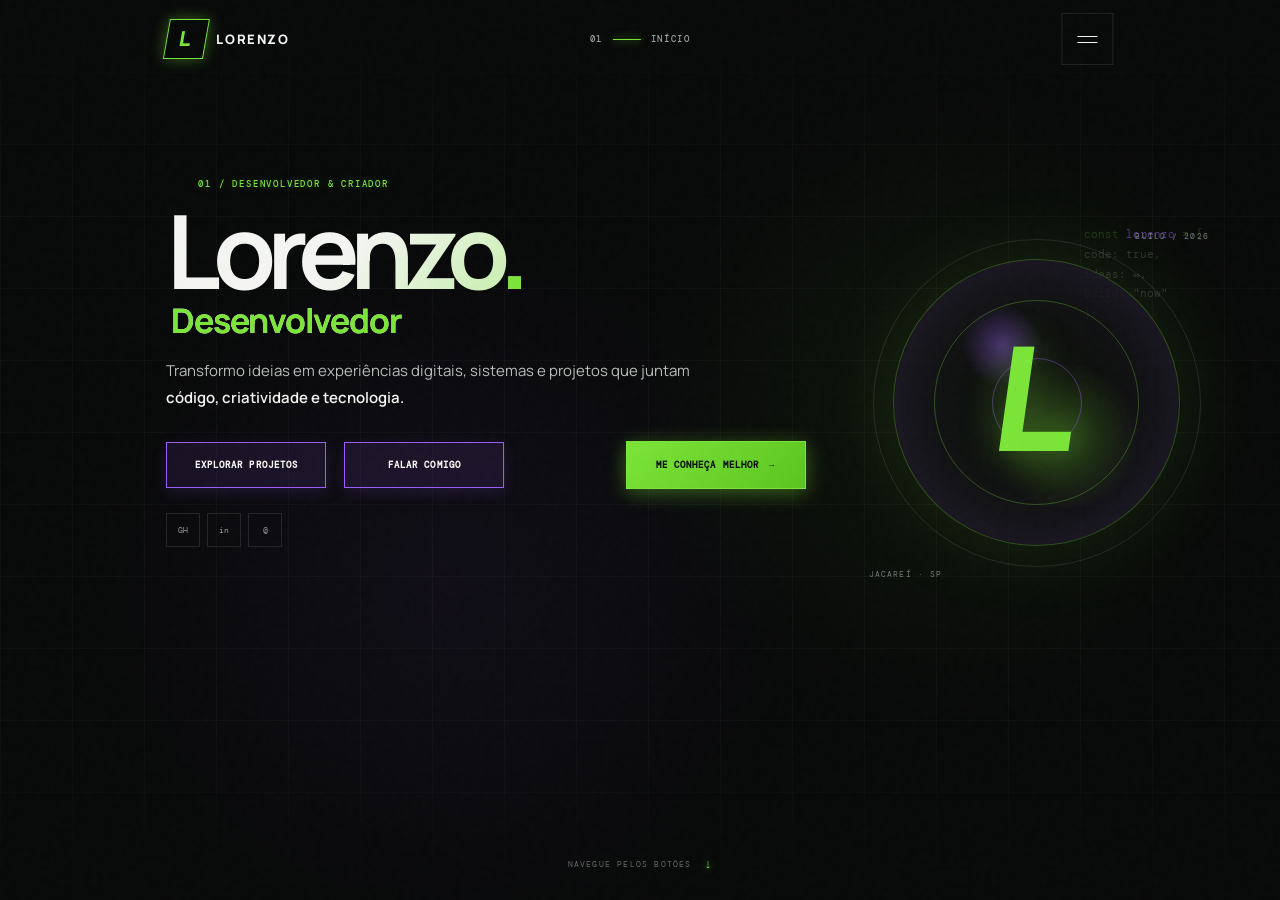
==== commit 7a915081: "Ajustes na rolagem dos projetos e em responsividade" ====
--- a/index.html
+++ b/index.html
@@ -10,7 +10,7 @@
 
   <title>Lorenzo — Desenvolvedor</title>
 
-  <link rel="stylesheet" href="style.css">
+  <link rel="stylesheet" href="css/style.css">
 </head>
 
 <body>
@@ -835,8 +835,59 @@
 
           </button>
 
-        </div>
-
+
+
+          <!-- 06 -->
+
+          <button class="project-card" data-project="atelier">
+
+            <span class="project-no">
+              06
+            </span>
+
+            <small>
+              SOFTWARE / EM DESENVOLVIMENTO
+            </small>
+
+            <strong>
+              Sistema para ateliê
+            </strong>
+
+            <em>
+              gestão · perfis · produtos
+            </em>
+
+            <b>↗</b>
+
+          </button>
+
+
+
+          <!-- 06 -->
+
+          <button class="project-card" hidden data-project="atelier">
+
+            <span class="project-no">
+              06
+            </span>
+
+            <small>
+              SOFTWARE / EM DESENVOLVIMENTO
+            </small>
+
+            <strong>
+              Sistema para ateliê
+            </strong>
+
+            <em>
+              gestão · perfis · produtos
+            </em>
+
+            <b>↗</b>
+
+          </button>
+
+        </div>
 
 
         <!-- NAVEGAÇÃO -->
@@ -855,6 +906,24 @@
 
           </div>
 
+          <!-- NAVEGAÇÃO DOS PROJETOS -->
+          <div class="project-navigation" data-project-navigation aria-label="Navegação dos projetos">
+
+            <button type="button" class="project-nav-button" data-project-prev aria-label="Projetos anteriores">
+              <span aria-hidden="true">←</span>
+            </button>
+
+            <div class="project-page-indicator" aria-live="polite">
+              <span data-project-current>01</span>
+              <i>/</i>
+              <span data-project-total>01</span>
+            </div>
+
+            <button type="button" class="project-nav-button" data-project-next aria-label="Próximos projetos">
+              <span aria-hidden="true">→</span>
+            </button>
+
+          </div>
 
           <div class="actions__primary">
 
@@ -1051,7 +1120,7 @@
   <div class="toast" role="status" aria-live="polite"></div>
 
 
-  <script src="script.js"></script>
+  <script src="js/script.js"></script>
 
 </body>
 
--- a/css/style.css
+++ b/css/style.css
@@ -0,0 +1,3853 @@
+@import url('https://fonts.googleapis.com/css2?family=DM+Mono:wght@400;500&family=Manrope:wght@400;500;600;700;800&display=swap');
+
+
+/* =========================================================
+   VARIÁVEIS
+   ========================================================= */
+
+:root {
+
+    --bg: #070808;
+    --panel: #0b0d0c;
+
+    --text: #f4f5f2;
+    --muted: #858b86;
+
+    --green: #7be438;
+    --green-glow: rgba(123, 228, 56, .4);
+
+    --purple: #9b5cff;
+    --purple-glow: rgba(155, 92, 255, .4);
+
+    --line: rgba(255, 255, 255, .11);
+
+    --ease: cubic-bezier(.22, .8, .2, 1);
+
+}
+
+
+/* =========================================================
+   RESET
+   ========================================================= */
+
+* {
+    box-sizing: border-box;
+    margin: 0;
+    padding: 0;
+}
+
+
+html,
+body {
+
+    width: 100%;
+    height: 100%;
+
+    /*
+     * REGRA FUNDAMENTAL DO SITE:
+     * NUNCA EXISTE SCROLL.
+     */
+    overflow: hidden;
+
+    background: var(--bg);
+    color: var(--text);
+
+    font-family: Manrope, Arial, sans-serif;
+
+}
+
+
+body {
+
+    position: relative;
+
+    /*
+     * Impede qualquer elemento de criar
+     * overflow horizontal ou vertical.
+     */
+    overflow: hidden;
+
+}
+
+
+button {
+
+    font: inherit;
+    color: inherit;
+
+    background: none;
+    border: 0;
+
+    cursor: pointer;
+
+}
+
+
+button:focus-visible {
+
+    outline: 1px solid var(--green);
+    outline-offset: 5px;
+
+}
+
+
+::selection {
+
+    background: var(--green);
+    color: #071006;
+
+}
+
+
+/* =========================================================
+   FUNDO / NOISE
+   ========================================================= */
+
+.noise {
+
+    position: fixed;
+    inset: 0;
+
+    z-index: 30;
+
+    pointer-events: none;
+
+    opacity: .04;
+
+    background-image: url("data:image/svg+xml,%3Csvg viewBox='0 0 180 180' xmlns='http://www.w3.org/2000/svg'%3E%3Cfilter id='n'%3E%3CfeTurbulence type='fractalNoise' baseFrequency='.8' numOctaves='4' stitchTiles='stitch'/%3E%3C/filter%3E%3Crect width='100%25' height='100%25' filter='url(%23n)' opacity='.5'/%3E%3C/svg%3E");
+
+}
+
+
+#matrix {
+
+    position: fixed;
+
+    inset: 0;
+
+    width: 100%;
+    height: 100%;
+
+    opacity: .35;
+
+    z-index: 0;
+
+    pointer-events: none;
+
+}
+
+
+/* =========================================================
+   HEADER
+   ========================================================= */
+
+.site-header {
+
+    position: absolute;
+
+    z-index: 50;
+
+    top: 0;
+    left: 50%;
+
+    transform: translateX(-50%);
+
+    width: min(1080px, 74vw);
+
+    height: 78px;
+
+    display: flex;
+
+    align-items: center;
+    justify-content: space-between;
+
+    /*
+     * Sem fundo.
+     * Sem borda.
+     * Continua integrado ao site.
+     */
+    background: transparent;
+
+}
+
+
+.brand {
+
+    display: flex;
+
+    align-items: center;
+
+    gap: 10px;
+
+    text-transform: uppercase;
+
+    letter-spacing: .1em;
+
+}
+
+
+.brand__mark {
+
+    width: 40px;
+    height: 40px;
+
+    display: grid;
+    place-items: center;
+
+    border: 1px solid var(--green);
+
+    color: var(--green);
+
+    font: 700 20px/1 'DM Mono';
+
+    transform: skew(-10deg);
+
+    box-shadow: 0 0 15px var(--green-glow);
+
+}
+
+
+.brand__name {
+
+    font-size: 13px;
+
+    font-weight: 800;
+
+}
+
+
+.header-center {
+
+    position: absolute;
+
+    left: 50%;
+
+    transform: translateX(-50%);
+
+    display: flex;
+
+    align-items: center;
+
+    gap: 10px;
+
+    color: #9ba09c;
+
+    font: 500 9px 'DM Mono';
+
+    letter-spacing: .18em;
+
+}
+
+
+.header-center i {
+
+    width: 28px;
+    height: 1px;
+
+    background: var(--green);
+
+    box-shadow: 0 0 8px var(--green);
+
+}
+
+
+.header-center #pageProgress {
+
+    display: none;
+
+}
+
+
+.menu-button {
+
+    width: 52px;
+    height: 52px;
+
+    border: 1px solid var(--line);
+
+    display: grid;
+
+    place-content: center;
+
+    gap: 5px;
+
+    transition: .3s;
+
+}
+
+
+.menu-button span {
+
+    display: block;
+
+    width: 20px;
+    height: 1px;
+
+    background: var(--text);
+
+    transition: .3s;
+
+}
+
+
+.menu-button:hover {
+
+    border-color: var(--green);
+
+    box-shadow: 0 0 10px var(--green-glow);
+
+}
+
+
+.menu-button[aria-expanded="true"] span:first-child {
+
+    transform: translateY(3px) rotate(45deg);
+
+}
+
+
+.menu-button[aria-expanded="true"] span:last-child {
+
+    transform: translateY(-3px) rotate(-45deg);
+
+}
+
+
+/* =========================================================
+   MENU
+   ========================================================= */
+
+.mobile-menu {
+
+    position: fixed;
+
+    inset: 0;
+
+    z-index: 45;
+
+    background: rgba(7, 8, 8, .98);
+
+    opacity: 0;
+
+    visibility: hidden;
+
+    transform: translateY(-10px);
+
+    transition: .4s var(--ease);
+
+    padding: 100px 9vw;
+
+}
+
+
+.mobile-menu.is-open {
+
+    opacity: 1;
+
+    visibility: visible;
+
+    transform: none;
+
+}
+
+
+.mobile-menu__inner {
+
+    max-width: 720px;
+
+    margin: auto;
+
+}
+
+
+.mobile-menu .eyebrow {
+
+    margin-bottom: 28px;
+
+}
+
+
+.mobile-menu button {
+
+    display: grid;
+
+    grid-template-columns: 40px 1fr auto;
+
+    align-items: center;
+
+    width: 100%;
+
+    padding: 17px 0;
+
+    border-bottom: 1px solid var(--line);
+
+    font: 500 10px 'DM Mono';
+
+    color: #717771;
+
+}
+
+
+.mobile-menu button strong {
+
+    font: 600 28px Manrope;
+
+    color: var(--text);
+
+    text-align: left;
+
+}
+
+
+.mobile-menu button em {
+
+    font-style: normal;
+
+    color: var(--green);
+
+}
+
+
+/* =========================================================
+   STAGE
+   ========================================================= */
+
+#stage {
+
+    position: fixed;
+
+    inset: 0;
+
+    z-index: 10;
+
+    width: 100%;
+    height: 100%;
+
+    /*
+     * Nenhuma página pode criar scroll.
+     */
+    overflow: hidden;
+
+}
+
+
+/* =========================================================
+   PÁGINAS
+   ========================================================= */
+
+.page {
+
+    position: absolute;
+
+    inset: 0;
+
+    width: 100%;
+    height: 100%;
+
+    visibility: hidden;
+
+    opacity: 0;
+
+    pointer-events: none;
+
+    overflow: hidden;
+
+    background: var(--bg);
+
+    transform:
+        scale(1.03) translateY(15px);
+
+    transition:
+        opacity .6s var(--ease),
+        transform 1.2s var(--ease),
+        visibility 0s linear 1.2s;
+
+}
+
+
+.page--active {
+
+    visibility: visible;
+
+    opacity: 1;
+
+    pointer-events: auto;
+
+    transform:
+        scale(1) translateY(0);
+
+    transition-delay: 0s;
+
+}
+
+
+.page--leaving {
+
+    opacity: 0;
+
+    transform:
+        scale(.97) translateY(-15px);
+
+    transition:
+        opacity .5s var(--ease),
+        transform 1s var(--ease);
+
+}
+
+
+.page--prepare {
+
+    visibility: visible;
+
+    opacity: 0;
+
+    transform:
+        scale(1.03) translateY(15px);
+
+}
+
+
+.page--assembling {
+
+    opacity: 1;
+
+    transform:
+        scale(1) translateY(0);
+
+    transition:
+        opacity .6s var(--ease),
+        transform 1.2s var(--ease);
+
+}
+
+
+.page::after {
+
+    content: "";
+
+    position: absolute;
+
+    inset: 0;
+
+    pointer-events: none;
+
+    background:
+        radial-gradient(circle at 75% 45%,
+            rgba(123, 228, 56, .06),
+            transparent 30%),
+        radial-gradient(circle at 35% 65%,
+            rgba(155, 92, 255, .06),
+            transparent 35%);
+
+}
+
+
+/* =========================================================
+   GRID DO FUNDO
+   ========================================================= */
+
+.page-grid {
+
+    position: absolute;
+
+    inset: 0;
+
+    background-image:
+        linear-gradient(rgba(255, 255, 255, .03) 1px,
+            transparent 1px),
+        linear-gradient(90deg,
+            rgba(255, 255, 255, .03) 1px,
+            transparent 1px);
+
+    background-size: 72px 72px;
+
+    mask-image:
+        linear-gradient(to bottom,
+            transparent,
+            black 20%,
+            black 80%,
+            transparent);
+
+}
+
+
+/* =========================================================
+   PAGE INNER
+   ========================================================= */
+
+.page-inner {
+
+    position: relative;
+
+    width: min(1080px, 74vw);
+
+    /*
+     * ESSENCIAL
+     */
+    height: 100%;
+    min-height: 0;
+
+    margin: 0 auto;
+
+    /*
+     * Espaço reservado para o header,
+     * mas sem criar um header visual.
+     */
+    padding:
+        96px 0 38px;
+
+    display: flex;
+
+    flex-direction: column;
+
+    justify-content: center;
+
+    /*
+     * Impede o conteúdo interno de
+     * aumentar a página.
+     */
+    overflow: hidden;
+
+}
+
+
+/* =========================================================
+   TIPOGRAFIA
+   ========================================================= */
+
+.eyebrow {
+
+    font: 500 9px 'DM Mono';
+
+    letter-spacing: .2em;
+
+    color: var(--green);
+
+    text-transform: uppercase;
+
+    text-shadow: 0 0 10px var(--green-glow);
+
+    margin-left: 2rem;
+
+}
+
+
+.eyebrow span {
+
+    color: #666;
+
+}
+
+
+.page-title {
+
+    position: relative;
+
+    z-index: 2;
+
+}
+
+
+.page-title h2 {
+
+    font-size:
+        clamp(38px,
+            5vw,
+            72px);
+
+    line-height: .95;
+
+    letter-spacing: -.06em;
+
+    margin-top: 15px;
+
+    background:
+        linear-gradient(135deg,
+            var(--text) 40%,
+            var(--green) 100%);
+
+    -webkit-background-clip: text;
+
+    -webkit-text-fill-color: transparent;
+
+}
+
+
+.page-title h2 em {
+
+    display: inline-block;
+
+    font-style: normal;
+
+    background:
+        linear-gradient(135deg,
+            var(--green),
+            var(--purple));
+
+    -webkit-background-clip: text;
+
+    -webkit-text-fill-color: transparent;
+
+}
+
+
+.subtitle {
+
+    color: var(--muted);
+
+    font-size: 12px;
+
+    margin-top: 13px;
+
+    max-width: 440px;
+
+}
+
+
+/* =========================================================
+   HERO
+   ========================================================= */
+
+.hero-code {
+
+    position: absolute;
+
+    right: 6vw;
+
+    top: 25vh;
+
+    color: rgba(123, 228, 56, .2);
+
+    font: 11px/1.8 'DM Mono';
+
+    z-index: 1;
+
+}
+
+
+.hero-code em {
+
+    color: rgba(155, 92, 255, .5);
+
+    font-style: normal;
+
+}
+
+
+.hero-code span {
+
+    color: rgba(255, 255, 255, .15);
+
+}
+
+
+.hero-copy {
+
+    position: relative;
+
+    z-index: 3;
+
+    margin-top: max(8vw, 160px);
+
+    margin-left: max(13vw, 160px);
+
+    width: min(50vw, 60vw);
+
+    transform: translateY(2vh);
+
+}
+
+
+.hero-copy h1 {
+
+    font-size:
+        clamp(58px,
+            8vw,
+            112px);
+
+    line-height: .84;
+
+    letter-spacing: -.085em;
+
+    margin: 17px 0 24px;
+
+    background:
+        linear-gradient(135deg,
+            var(--text) 30%,
+            var(--green) 100%);
+
+    -webkit-background-clip: text;
+
+    -webkit-text-fill-color: transparent;
+
+}
+
+
+.hero-copy h1>span {
+
+    -webkit-text-fill-color:
+        var(--green);
+
+}
+
+
+.hero-copy h1 small {
+
+    display: block;
+
+    color: var(--green);
+
+    font-size: .33em;
+
+    letter-spacing: -.03em;
+
+    margin:
+        13px 0 0 5px;
+
+    -webkit-text-fill-color:
+        var(--green);
+
+}
+
+
+.hero-lead {
+
+    max-width: 540px;
+
+    color: #b8bdb9;
+
+    font-size: 15px;
+
+    line-height: 1.75;
+
+}
+
+
+.hero-lead strong {
+
+    color: var(--text);
+
+    font-weight: 600;
+
+}
+
+
+/* =========================================================
+   BOTÕES
+   ========================================================= */
+
+.actions {
+
+    display: flex;
+
+    /* flex-direction: row; */
+
+    justify-content: space-between;
+
+    gap: 20px;
+
+    margin-top: 30px;
+
+    /* flex-wrap: wrap; */
+
+}
+
+
+.actions__primary {
+
+    display: flex;
+
+    gap: 12px;
+
+    align-items: center;
+
+}
+
+
+.actions__secondary {
+
+    display: flex;
+
+    gap: 18px;
+
+    align-items: center;
+
+}
+
+
+.hero-actions {
+
+    margin-top: 30px;
+
+}
+
+
+.about-actions {
+
+    margin-top: 50px;
+
+}
+
+
+.skills-actions {
+
+    margin-top: 35px;
+
+}
+
+
+.formation-actions {
+
+    margin-top: 35px;
+
+}
+
+
+.projects-actions {
+
+    margin-top: 20px;
+
+}
+
+
+.contact-actions {
+
+    margin-top: 40px;
+
+}
+
+
+.cta {
+
+    height: 48px;
+
+    padding: 0 24px;
+
+    border: 1px solid var(--line);
+
+    font:
+        500 9px 'DM Mono';
+
+    text-transform: uppercase;
+
+    letter-spacing: .12em;
+
+    transition:
+        .3s var(--ease);
+
+    display: inline-flex;
+
+    align-items: center;
+
+    justify-content: center;
+
+    gap: 8px;
+
+}
+
+
+.cta span {
+
+    color: var(--green);
+
+    transition:
+        transform .3s var(--ease);
+
+}
+
+
+.cta:hover {
+
+    border-color: var(--green);
+
+    transform: translateY(-2px);
+
+}
+
+
+.cta:hover span {
+
+    transform: translateX(3px);
+
+}
+
+
+.cta--primary {
+
+    min-width: 180px;
+
+    background:
+        linear-gradient(135deg,
+            var(--green),
+            #5bc41e);
+
+    border-color:
+        var(--green);
+
+    color: #071006;
+
+    font-weight: 700;
+
+    box-shadow:
+        0 4px 20px var(--green-glow);
+
+}
+
+
+.cta--primary span {
+
+    color: #071006;
+
+}
+
+
+.cta--primary:hover {
+
+    box-shadow:
+        0 8px 30px var(--green-glow);
+
+    transform:
+        translateY(-3px);
+
+}
+
+
+.cta--highlight {
+
+    min-width: 160px;
+
+    height: 46px;
+
+    padding: 0 20px;
+
+    border:
+        1px solid var(--purple);
+
+    background:
+        rgba(155, 92, 255, .1);
+
+    color: var(--text);
+
+    font:
+        600 9px 'DM Mono';
+
+    text-transform: uppercase;
+
+    letter-spacing: .12em;
+
+    transition:
+        .3s var(--ease);
+
+    display: inline-flex;
+
+    align-items: center;
+
+    gap: 8px;
+
+    box-shadow:
+        0 4px 15px rgba(155, 92, 255, .15);
+
+}
+
+
+.cta--highlight:hover {
+
+    background: var(--purple);
+
+    color: #fff;
+
+    border-color:
+        var(--purple);
+
+    box-shadow:
+        0 8px 25px var(--purple-glow);
+
+    transform:
+        translateY(-3px);
+
+}
+
+
+.cta--subtle {
+
+    min-width: auto;
+
+    height: 36px;
+
+    padding: 0 12px;
+
+    border: none;
+
+    border-bottom:
+        1px solid var(--line);
+
+    font:
+        400 10px 'DM Mono';
+
+    text-transform: lowercase;
+
+    letter-spacing: .05em;
+
+    color: var(--muted);
+
+}
+
+
+.cta--subtle:hover {
+
+    color: var(--text);
+
+    border-bottom-color:
+        var(--green);
+
+    transform:
+        translateY(-1px);
+
+    background: transparent;
+
+}
+
+
+/* =========================================================
+   SOCIAL
+   ========================================================= */
+
+.social-row {
+
+    display: flex;
+
+    gap: 7px;
+
+    margin-top: 24px;
+
+}
+
+
+.social-row button {
+
+    width: 34px;
+    height: 34px;
+
+    border:
+        1px solid var(--line);
+
+    font:
+        8px 'DM Mono';
+
+    color: #9aa09b;
+
+    transition: .3s;
+
+}
+
+
+.social-row button:hover {
+
+    border-color:
+        var(--purple);
+
+    color: var(--purple);
+
+    box-shadow:
+        0 0 10px var(--purple-glow);
+
+}
+
+
+/* =========================================================
+   HERO ART
+   ========================================================= */
+
+.hero-art {
+
+    position: absolute;
+
+    right: 3vw;
+
+    top: 22%;
+
+    width:
+        min(32vw,
+            430px);
+
+    aspect-ratio: 1;
+
+    z-index: 2;
+
+}
+
+
+.hero-art::before {
+
+    content: "";
+
+    position: absolute;
+
+    inset: 15%;
+
+    border-radius: 50%;
+
+    background:
+        radial-gradient(circle at 38% 30%,
+            rgba(155, 92, 255, .4),
+            transparent 15%),
+        radial-gradient(circle at 60% 62%,
+            rgba(123, 228, 56, .25),
+            transparent 30%),
+        rgba(15, 17, 16, .8);
+
+    border:
+        1px solid rgba(123, 228, 56, .3);
+
+    box-shadow:
+        inset 0 0 80px rgba(155, 92, 255, .15),
+        0 0 90px rgba(123, 228, 56, .1);
+
+}
+
+
+.hero-art__ring {
+
+    position: absolute;
+
+    border:
+        1px solid rgba(255, 255, 255, .1);
+
+    border-radius: 50%;
+
+    inset: 10%;
+
+    animation:
+        spin 18s linear infinite;
+
+}
+
+
+.hero-art__ring.r2 {
+
+    inset: 25%;
+
+    border-color:
+        rgba(123, 228, 56, .3);
+
+    animation-duration: 11s;
+
+    animation-direction:
+        reverse;
+
+}
+
+
+.hero-art__ring.r3 {
+
+    inset: 39%;
+
+    border-color:
+        rgba(155, 92, 255, .4);
+
+    animation-duration: 8s;
+
+}
+
+
+.hero-art__mark {
+
+    position: absolute;
+
+    inset: 0;
+
+    display: grid;
+
+    place-items: center;
+
+    color: var(--green);
+
+    font:
+        800 clamp(70px,
+            11vw,
+            150px) 'DM Mono';
+
+    text-shadow:
+        0 0 40px var(--green-glow);
+
+    transform:
+        skew(-8deg);
+
+}
+
+
+.hero-art__label {
+
+    position: absolute;
+
+    font:
+        8px 'DM Mono';
+
+    color: #737a75;
+
+    letter-spacing: .14em;
+
+}
+
+
+.hero-art__label.top {
+
+    right: 8%;
+
+    top: 8%;
+
+}
+
+
+.hero-art__label.bottom {
+
+    left: 9%;
+
+    bottom: 7%;
+
+}
+
+
+.hero-hint {
+
+    position: absolute;
+
+    bottom: 28px;
+
+    left: 50%;
+
+    transform:
+        translateX(-50%);
+
+    display: flex;
+
+    align-items: center;
+
+    gap: 13px;
+
+    color: #646b65;
+
+    font:
+        8px 'DM Mono';
+
+    text-transform: uppercase;
+
+    letter-spacing: .15em;
+
+}
+
+
+.hero-hint i {
+
+    font-style: normal;
+
+    color: var(--green);
+
+    font-size: 13px;
+
+    text-shadow:
+        0 0 8px var(--green);
+
+}
+
+
+/* =========================================================
+   SOBRE
+   ========================================================= */
+
+.about-columns {
+
+    display: grid;
+
+    grid-template-columns:
+        1.15fr .85fr 1fr;
+
+    gap: 30px;
+
+    margin-top: 38px;
+
+}
+
+
+.about-text {
+
+    position: relative;
+
+    border-top:
+        1px solid var(--line);
+
+    padding-top: 25px;
+
+}
+
+
+.big-number {
+
+    position: absolute;
+
+    right: 0;
+    top: 15px;
+
+    color:
+        rgba(123, 228, 56, .1);
+
+    font:
+        80px 'DM Mono';
+
+}
+
+
+.about-text p {
+
+    max-width: 420px;
+
+    color: #aeb4af;
+
+    font-size: 13px;
+
+    line-height: 1.8;
+
+    margin-bottom: 18px;
+
+}
+
+
+.about-quote {
+
+    border:
+        1px solid var(--line);
+
+    padding: 32px;
+
+    min-height: 230px;
+
+    background:
+        linear-gradient(145deg,
+            rgba(155, 92, 255, .1),
+            transparent);
+
+}
+
+
+.about-quote>b {
+
+    font:
+        70px Georgia;
+
+    color:
+        var(--purple);
+
+    display: block;
+
+    height: 48px;
+
+    text-shadow:
+        0 0 20px var(--purple-glow);
+
+}
+
+
+.about-quote strong {
+
+    font-size: 27px;
+
+    line-height: 1.08;
+
+    letter-spacing: -.04em;
+
+}
+
+
+.about-quote span {
+
+    display: block;
+
+    margin-top: 22px;
+
+    color: #707770;
+
+    font:
+        9px 'DM Mono';
+
+}
+
+
+.about-facts {
+
+    display: flex;
+
+    flex-direction: column;
+
+    border-top:
+        1px solid var(--line);
+
+}
+
+
+.about-facts div {
+
+    padding: 17px 0;
+
+    border-bottom:
+        1px solid var(--line);
+
+    display: grid;
+
+    grid-template-columns:
+        30px 1fr;
+
+    gap: 4px;
+
+}
+
+
+.about-facts b {
+
+    font:
+        8px 'DM Mono';
+
+    color:
+        var(--green);
+
+}
+
+
+.about-facts strong {
+
+    font-size: 11px;
+
+}
+
+
+.about-facts span {
+
+    grid-column: 2;
+
+    color: #707771;
+
+    font:
+        8px 'DM Mono';
+
+}
+
+
+/* =========================================================
+   SKILLS
+   ========================================================= */
+
+.skills-grid {
+
+    display: grid;
+
+    grid-template-columns:
+        repeat(4, 1fr);
+
+    margin-top: 35px;
+
+    border-top:
+        1px solid var(--line);
+
+    border-left:
+        1px solid var(--line);
+
+}
+
+
+.skills-grid article {
+
+    min-height: 200px;
+
+    padding: 23px;
+
+    border-right:
+        1px solid var(--line);
+
+    border-bottom:
+        1px solid var(--line);
+
+    position: relative;
+
+    transition: .3s;
+
+}
+
+
+.skills-grid article:hover {
+
+    background:
+        rgba(123, 228, 56, .03);
+
+    border-color:
+        var(--green);
+
+    box-shadow:
+        0 0 20px rgba(123, 228, 56, .1),
+        inset 0 0 20px rgba(123, 228, 56, .05);
+
+}
+
+
+.skills-grid article>span {
+
+    font:
+        8px 'DM Mono';
+
+    color:
+        var(--green);
+
+}
+
+
+.skills-grid h3 {
+
+    font-size: 16px;
+
+    margin:
+        32px 0 12px;
+
+    letter-spacing:
+        -.03em;
+
+}
+
+
+.skills-grid p {
+
+    font-size: 10px;
+
+    line-height: 1.65;
+
+    color: #7f8680;
+
+    min-height: 50px;
+
+}
+
+
+.skills-grid article div {
+
+    display: flex;
+
+    flex-wrap: wrap;
+
+    gap: 5px;
+
+    margin-top: 18px;
+
+}
+
+
+.skills-grid i {
+
+    font:
+        7px 'DM Mono';
+
+    font-style: normal;
+
+    border:
+        1px solid var(--line);
+
+    padding:
+        5px 7px;
+
+    color: #9ca19d;
+
+}
+
+
+.tech-line {
+
+    margin-top: 18px;
+
+    color: #656c66;
+
+    font:
+        8px/2 'DM Mono';
+
+    letter-spacing: .1em;
+
+}
+
+
+.tech-line b {
+
+    color: var(--purple);
+
+    font-weight: 400;
+
+    margin: 0 6px;
+
+    text-shadow:
+        0 0 8px var(--purple-glow);
+
+}
+
+
+/* =========================================================
+   FORMAÇÃO
+   ========================================================= */
+
+.formation-track {
+
+    position: relative;
+
+    display: grid;
+
+    grid-template-columns:
+        repeat(3, 1fr);
+
+    gap: 15px;
+
+    margin-top: 42px;
+
+}
+
+
+.formation-track::before {
+
+    content: "";
+
+    position: absolute;
+
+    left: 0;
+    right: 0;
+
+    top: 9px;
+
+    height: 1px;
+
+    background:
+        linear-gradient(90deg,
+            var(--green),
+            var(--purple),
+            var(--green));
+
+    opacity: .6;
+
+    box-shadow:
+        0 0 10px var(--green-glow);
+
+}
+
+
+.formation-track article {
+
+    position: relative;
+
+    border:
+        1px solid var(--line);
+
+    padding:
+        36px 25px 24px;
+
+    background:
+        rgba(10, 12, 11, .7);
+
+    min-height: 220px;
+
+    transition: .3s;
+
+}
+
+
+.formation-track article:hover {
+
+    border-color:
+        var(--purple);
+
+    box-shadow:
+        0 0 15px rgba(155, 92, 255, .15);
+
+}
+
+
+.formation-no {
+
+    position: absolute;
+
+    top: -6px;
+    left: 20px;
+
+    background:
+        var(--bg);
+
+    padding:
+        0 7px;
+
+    color:
+        var(--green);
+
+    font:
+        8px 'DM Mono';
+
+}
+
+
+.formation-track p {
+
+    font:
+        8px 'DM Mono';
+
+    color: #727a73;
+
+    letter-spacing: .14em;
+
+}
+
+
+.formation-track h3 {
+
+    font-size: 18px;
+
+    line-height: 1.12;
+
+    letter-spacing: -.035em;
+
+    margin:
+        18px 0 12px;
+
+}
+
+
+.formation-track small {
+
+    display: block;
+
+    color: #7f8680;
+
+    font-size: 10px;
+
+    line-height: 1.65;
+
+}
+
+
+.formation-track article div {
+
+    position: absolute;
+
+    bottom: 21px;
+    left: 25px;
+
+    color: var(--purple);
+
+    font:
+        7px 'DM Mono';
+
+    text-transform: uppercase;
+
+    letter-spacing: .12em;
+
+}
+
+
+.formation-axis {
+
+    display: none;
+
+}
+
+
+/* =========================================================
+   PROJETOS
+   ========================================================= */
+
+/*
+ * AQUI ESTÁ A PRINCIPAL CORREÇÃO.
+ *
+ * A seção inteira agora funciona como uma tela fixa.
+ */
+
+.projects-page {
+
+    justify-content: flex-start;
+
+    /*
+     * Reserva somente a área superior necessária
+     * para não encostar no header.
+     */
+    padding-top: 96px;
+
+    padding-bottom: 32px;
+
+    /*
+     * Impede crescimento vertical.
+     */
+    min-height: 0;
+
+    overflow: hidden;
+
+}
+
+
+.page-title--row {
+
+    display: flex;
+
+    justify-content: space-between;
+
+    align-items: flex-end;
+
+    flex:
+        0 0 auto;
+
+}
+
+
+.page-title--row .subtitle {
+
+    margin:
+        0 0 4px;
+
+}
+
+
+/*
+ * GRID FIXO
+ *
+ * 6 projetos:
+ *
+ * ┌─────────────┬───────┬───────┐
+ * │             │   02  │   03  │
+ * │     01      ├───────┼───────┤
+ * │             │   04  │   05  │
+ * ├─────────────┼───────┼───────┤
+ * │      06 ocupa a última célula
+ * └─────────────┴───────┴───────┘
+ *
+ * Na prática o CSS abaixo mantém tudo
+ * dentro de duas linhas sem gerar scroll.
+ */
+
+.project-grid {
+    display: grid;
+    grid-template-columns: 1.15fr repeat(3, 1fr);
+    grid-template-rows: repeat(2, minmax(150px, 1fr)); /* REDUZIDO de 190px para 155px */
+    gap: clamp(8px, 1vw, 12px);
+    height: min(400px, 48vh);
+    min-height: 0;
+    margin-top: clamp(20px, 3vh, 30px);
+    overflow: hidden; /* MUDADO: era visible */
+    grid-auto-rows: 155px; /* REDUZIDO */
+    grid-auto-flow: row;
+    align-content: start;
+    flex: 0 0 auto;
+    width: 100%;
+    max-width: 100%;
+}
+
+
+/* =========================================================
+   NAVEGAÇÃO DOS PROJETOS
+   ========================================================= */
+
+.project-navigation {
+    display: flex;
+    align-items: center;
+    justify-content: center;
+    gap: 18px;
+    /* margin-top: 40px; */
+    /* margin-bottom: 20px; */
+    min-height: 30px;
+    user-select: none;
+    position: relative;
+    /* Importante: não usar absolute */
+    z-index: 10;
+}
+
+
+.project-nav-button {
+
+    width: 32px;
+    height: 28px;
+
+    display: grid;
+    place-items: center;
+
+    border: 1px solid var(--line);
+    background: rgba(255, 255, 255, .018);
+    color: var(--text);
+
+    font: 14px 'DM Mono';
+
+    cursor: pointer;
+
+    transition: .25s var(--ease);
+
+}
+
+
+.project-nav-button:hover:not(:disabled) {
+
+    border-color: rgba(123, 228, 56, .55);
+    color: var(--green);
+    transform: translateY(-2px);
+
+}
+
+
+.project-nav-button:disabled {
+
+    opacity: .25;
+    cursor: default;
+    transform: none;
+
+}
+
+
+.project-page-indicator {
+
+    display: flex;
+    align-items: center;
+    gap: 7px;
+
+    min-width: 54px;
+    justify-content: center;
+
+    color: var(--muted);
+    font: 8px 'DM Mono';
+    letter-spacing: .16em;
+
+}
+
+
+.project-page-indicator span:first-child {
+
+    color: var(--green);
+
+}
+
+
+.project-page-indicator i {
+
+    opacity: .45;
+    font-style: normal;
+
+}
+
+
+.project-grid.project-changing .project-card:not([hidden]) {
+
+    animation: projectPageOut .16s ease both;
+
+}
+
+
+.project-card.project-page-in {
+
+    animation: projectPageIn .28s var(--ease) both;
+
+}
+
+
+@keyframes projectPageOut {
+
+    from {
+        opacity: 1;
+        transform: translateY(0);
+    }
+
+    to {
+        opacity: 0;
+        transform: translateY(8px);
+    }
+
+}
+
+
+@keyframes projectPageIn {
+
+    from {
+        opacity: 0;
+        transform: translateY(-8px);
+    }
+
+    to {
+        opacity: 1;
+        transform: translateY(0);
+    }
+
+}
+
+
+.project-card {
+
+    position: relative;
+
+    text-align: left;
+
+    padding: 20px;
+
+    border:
+        1px solid var(--line);
+
+    background:
+        linear-gradient(145deg,
+            rgba(255, 255, 255, .018),
+            rgba(255, 255, 255, .006));
+
+    overflow: hidden;
+
+    transition:
+        .4s var(--ease);
+
+    display: flex;
+
+    flex-direction: column;
+
+    justify-content: space-between;
+
+    /*
+     * Impede o conteúdo de forçar
+     * o grid a crescer.
+     */
+    min-height: 0;
+
+    min-width: 0;
+
+    height: 100%;
+
+}
+
+.project-card[hidden] {
+    display: none !important;
+}
+
+.project-card::before {
+
+    content: "";
+
+    position: absolute;
+
+    width: 160px;
+    height: 160px;
+
+    border-radius: 50%;
+
+    right: -80px;
+    bottom: -80px;
+
+    background:
+        rgba(123, 228, 56, .06);
+
+    transition: .5s;
+
+}
+
+
+.project-card:hover {
+
+    border-color:
+        rgba(123, 228, 56, .45);
+
+    transform:
+        translateY(-4px);
+
+}
+
+
+.project-card:hover::before {
+
+    transform:
+        scale(1.7);
+
+    background:
+        rgba(155, 92, 255, .08);
+
+}
+
+
+.project-card.featured {
+
+    grid-row:
+        span 2;
+
+    background:
+        linear-gradient(145deg,
+            rgba(123, 228, 56, .055),
+            rgba(155, 92, 255, .025));
+
+}
+
+
+.project-no {
+
+    font:
+        8px 'DM Mono';
+
+    color:
+        var(--green);
+
+}
+
+
+.project-card small {
+
+    display: block;
+
+    color: #626963;
+
+    font:
+        7px 'DM Mono';
+
+    letter-spacing: .15em;
+
+    margin-top: 0.625rem;
+
+}
+
+
+.project-card strong {
+
+    display: block;
+
+    font-size:
+        clamp(15px,
+            1.8vw,
+            25px);
+
+    letter-spacing: -.04em;
+
+    margin-top: 8px;
+
+}
+
+
+.project-card em {
+
+    display: block;
+
+    color: #727972;
+
+    font:
+        7px/1.6 'DM Mono';
+
+    font-style: normal;
+
+    margin-top: 10px;
+
+    max-width: 300px;
+
+}
+
+
+.project-card>b {
+
+    position: absolute;
+
+    right: 18px;
+    top: 18px;
+
+    color:
+        var(--purple);
+
+    font-size: 17px;
+
+    font-weight: 400;
+
+}
+
+
+/* =========================================================
+   CONTATO
+   ========================================================= */
+
+.contact-page {
+
+    justify-content:
+        center;
+
+}
+
+
+.contact-content {
+
+    display: grid;
+
+    grid-template-columns:
+        1fr 1fr;
+
+    gap: 70px;
+
+    align-items: start;
+
+    margin-top: 42px;
+
+}
+
+
+.contact-content>div:first-child p {
+
+    color: #8b928c;
+
+    font-size: 13px;
+
+    line-height: 1.8;
+
+    max-width: 430px;
+
+    margin-bottom: 12px;
+
+}
+
+
+.contact-box {
+
+    border:
+        1px solid var(--line);
+
+    padding: 27px;
+
+    background:
+        linear-gradient(145deg,
+            rgba(123, 228, 56, .05),
+            rgba(155, 92, 255, .05));
+
+}
+
+
+.contact-box small {
+
+    display: block;
+
+    color: #69706a;
+
+    font:
+        8px 'DM Mono';
+
+    letter-spacing: .16em;
+
+}
+
+
+.contact-box strong {
+
+    display: block;
+
+    font:
+        500 clamp(17px,
+            2vw,
+            25px) 'DM Mono';
+
+    margin:
+        13px 0 20px;
+
+    word-break: break-all;
+
+    color:
+        var(--green);
+
+    text-shadow:
+        0 0 10px var(--green-glow);
+
+}
+
+
+.contact-box>button {
+
+    color:
+        var(--green);
+
+    font:
+        8px 'DM Mono';
+
+    text-transform:
+        uppercase;
+
+    border-bottom:
+        1px solid rgba(123, 228, 56, .35);
+
+    padding-bottom: 4px;
+
+}
+
+
+/* =========================================================
+   FOOTER
+   ========================================================= */
+
+footer {
+
+    position: absolute;
+
+    bottom: 22px;
+
+    left: 0;
+    right: 0;
+
+    display: flex;
+
+    justify-content:
+        space-between;
+
+    color: #545b55;
+
+    font:
+        7px 'DM Mono';
+
+    letter-spacing: .1em;
+
+}
+
+
+/* =========================================================
+   CONTATO — ORBS
+   ========================================================= */
+
+.contact-orb {
+
+    position: absolute;
+
+    border-radius: 50%;
+
+    filter: blur(40px);
+
+    pointer-events: none;
+
+}
+
+
+.orb-a {
+
+    width: 38vw;
+    height: 38vw;
+
+    right: -16vw;
+
+    top: 22%;
+
+    background:
+        radial-gradient(circle,
+            rgba(123, 228, 56, .15),
+            rgba(123, 228, 56, 0) 65%);
+
+}
+
+
+.orb-b {
+
+    width: 28vw;
+    height: 28vw;
+
+    left: -13vw;
+
+    bottom: -12%;
+
+    background:
+        radial-gradient(circle,
+            rgba(155, 92, 255, .15),
+            rgba(155, 92, 255, 0) 65%);
+
+}
+
+
+/* =========================================================
+   LOADER
+   ========================================================= */
+
+.loader {
+
+    position: fixed;
+
+    inset: 0;
+
+    z-index: 70;
+
+    pointer-events: none;
+
+    opacity: 0;
+
+    display: flex;
+
+    align-items: center;
+
+    justify-content: center;
+
+    background:
+        var(--bg);
+
+}
+
+
+.loader__panel {
+
+    position: absolute;
+
+    top: 0;
+    bottom: 0;
+
+    width: 34%;
+
+    transform:
+        scaleY(0);
+
+    transform-origin:
+        top;
+
+}
+
+
+.loader__panel--a {
+
+    left: 0;
+
+    background:
+        var(--green);
+
+}
+
+
+.loader__panel--b {
+
+    left: 33.333%;
+
+    background:
+        #0a0c0b;
+
+}
+
+
+.loader__panel--c {
+
+    right: 0;
+
+    background:
+        var(--purple);
+
+}
+
+
+.loader__meta {
+
+    position: relative;
+
+    z-index: 2;
+
+    display: flex;
+
+    flex-direction: column;
+
+    align-items: center;
+
+    gap: 8px;
+
+    opacity: 0;
+
+    color: var(--text);
+
+    font:
+        500 16px 'DM Mono';
+
+    letter-spacing: .3em;
+
+    text-transform: uppercase;
+
+    text-align: center;
+
+}
+
+
+.loader__meta b {
+
+    color:
+        var(--green);
+
+    font-weight: 400;
+
+    font-size: 28px;
+
+    letter-spacing: .1em;
+
+    margin-top: 4px;
+
+    text-shadow:
+        0 0 20px var(--green-glow);
+
+}
+
+
+.loader.is-running {
+
+    opacity: 1;
+
+    pointer-events: auto;
+
+}
+
+
+.loader.is-running .loader__panel {
+
+    animation:
+        loaderSweep 1500ms var(--ease) both;
+
+}
+
+
+.loader.is-running .loader__panel--b {
+
+    animation-delay:
+        100ms;
+
+}
+
+
+.loader.is-running .loader__panel--c {
+
+    animation-delay:
+        200ms;
+
+}
+
+
+.loader.is-running .loader__meta {
+
+    animation:
+        loaderMeta 1500ms var(--ease) both;
+
+}
+
+
+@keyframes loaderSweep {
+
+    0% {
+        transform: scaleY(0);
+    }
+
+    30%,
+    70% {
+        transform: scaleY(1);
+    }
+
+    100% {
+        transform: scaleY(0);
+        transform-origin: bottom;
+    }
+
+}
+
+
+@keyframes loaderMeta {
+
+    0%,
+    25% {
+
+        opacity: 0;
+
+        transform:
+            translateY(15px);
+
+    }
+
+    40%,
+    65% {
+
+        opacity: 1;
+
+        transform:
+            translateY(0);
+
+    }
+
+    85%,
+    100% {
+
+        opacity: 0;
+
+        transform:
+            translateY(-15px);
+
+    }
+
+}
+
+
+/* =========================================================
+   TOAST
+   ========================================================= */
+
+.toast {
+
+    position: fixed;
+
+    z-index: 100;
+
+    right: 25px;
+    bottom: 25px;
+
+    padding:
+        10px 14px;
+
+    border:
+        1px solid var(--green);
+
+    background:
+        #0a0d0a;
+
+    color:
+        var(--green);
+
+    font:
+        8px 'DM Mono';
+
+    transform:
+        translateY(20px);
+
+    opacity: 0;
+
+    transition: .3s;
+
+    box-shadow:
+        0 0 15px var(--green-glow);
+
+}
+
+
+.toast.is-visible {
+
+    transform: none;
+
+    opacity: 1;
+
+}
+
+
+/* =========================================================
+   MODAL
+   ========================================================= */
+
+dialog {
+
+    width:
+        min(640px,
+            92vw);
+
+    max-height: 85vh;
+
+    padding: 0;
+
+    border:
+        1px solid rgba(123, 228, 56, .35);
+
+    background:
+        #0a0c0b;
+
+    color:
+        var(--text);
+
+    box-shadow:
+        0 30px 100px rgba(0, 0, 0, .8),
+        0 0 40px rgba(123, 228, 56, .08);
+
+    overflow: hidden;
+
+    border-radius: 4px;
+
+    margin: auto;
+
+    opacity: 0;
+
+    transform:
+        scale(.92) translateY(20px);
+
+}
+
+
+dialog[open] {
+
+    animation:
+        modalIn .4s cubic-bezier(.16, 1, .3, 1) forwards;
+
+}
+
+
+@keyframes modalIn {
+
+    from {
+
+        opacity: 0;
+
+        transform:
+            scale(.92) translateY(20px);
+
+    }
+
+    to {
+
+        opacity: 1;
+
+        transform:
+            scale(1) translateY(0);
+
+    }
+
+}
+
+
+dialog::backdrop {
+
+    background:
+        rgba(0, 0, 0, .55);
+
+    animation:
+        backdropIn .4s ease-out forwards;
+
+}
+
+
+@keyframes backdropIn {
+
+    from {
+        opacity: 0;
+    }
+
+    to {
+        opacity: 1;
+    }
+
+}
+
+
+dialog.closing {
+
+    animation:
+        modalOut .25s ease-in forwards;
+
+}
+
+
+@keyframes modalOut {
+
+    from {
+
+        opacity: 1;
+
+        transform:
+            scale(1) translateY(0);
+
+    }
+
+    to {
+
+        opacity: 0;
+
+        transform:
+            scale(.95) translateY(10px);
+
+    }
+
+}
+
+
+.modal-close {
+
+    position: absolute;
+
+    z-index: 2;
+
+    right: 14px;
+    top: 12px;
+
+    width: 32px;
+    height: 32px;
+
+    display: grid;
+
+    place-items: center;
+
+    font-size: 20px;
+
+    color:
+        #8b928c;
+
+    border-radius: 50%;
+
+    transition: .3s;
+
+}
+
+
+.modal-close:hover {
+
+    color:
+        var(--green);
+
+    background:
+        rgba(123, 228, 56, .08);
+
+    transform:
+        rotate(90deg);
+
+}
+
+
+.modal-visual {
+
+    height: 160px;
+
+    position: relative;
+
+    background:
+        radial-gradient(circle at 65% 35%,
+            rgba(123, 228, 56, .2),
+            transparent 16%),
+        radial-gradient(circle at 35% 70%,
+            rgba(155, 92, 255, .2),
+            transparent 24%),
+        repeating-linear-gradient(90deg,
+            transparent 0 24px,
+            rgba(255, 255, 255, .025) 25px),
+        #070908;
+
+}
+
+
+.modal-visual::after {
+
+    content: "L";
+
+    position: absolute;
+
+    inset: 0;
+
+    display: grid;
+
+    place-items: center;
+
+    color:
+        rgba(123, 228, 56, .65);
+
+    font:
+        80px 'DM Mono';
+
+    transform:
+        skew(-8deg);
+
+    text-shadow:
+        0 0 30px var(--green-glow);
+
+}
+
+
+.modal-visual img {
+
+    display: none;
+
+}
+
+
+.modal-copy {
+
+    padding:
+        24px 28px 28px;
+
+}
+
+
+.modal-copy h2 {
+
+    font-size: 32px;
+
+    letter-spacing: -.05em;
+
+    margin:
+        8px 0 12px;
+
+    background:
+        linear-gradient(135deg,
+            var(--text),
+            var(--green));
+
+    -webkit-background-clip:
+        text;
+
+    -webkit-text-fill-color:
+        transparent;
+
+}
+
+
+.modal-copy>p:not(.eyebrow) {
+
+    color: #919891;
+
+    font-size: 12px;
+
+    line-height: 1.75;
+
+    margin-left: 2rem;
+
+}
+
+
+.modal-copy #modalTags {
+
+    display: flex;
+
+    flex-wrap: wrap;
+
+    gap: 6px;
+
+    margin:
+        18px 0;
+
+}
+
+
+.modal-copy #modalTags span {
+
+    padding:
+        5px 8px;
+
+    border:
+        1px solid var(--line);
+
+    font:
+        7px 'DM Mono';
+
+    color:
+        #9da39d;
+
+}
+
+
+.modal-copy>small {
+
+    display: block;
+
+    color:
+        #656c66;
+
+    font:
+        8px/1.7 'DM Mono';
+
+    border-top:
+        1px solid var(--line);
+
+    padding-top: 14px;
+
+    margin-top: 14px;
+
+}
+
+
+/* =========================================================
+   ANIMAÇÕES
+   ========================================================= */
+
+@keyframes spin {
+
+    to {
+        transform:
+            rotate(360deg);
+    }
+
+}
+
+
+/* =========================================================
+   TABLET
+   ========================================================= */
+
+@media (max-width: 1000px) {
+
+    .site-header {
+
+        width:
+            min(88vw,
+                760px);
+
+    }
+
+
+    .page-inner {
+
+        width:
+            min(88vw,
+                760px);
+
+        padding-top:
+            94px;
+
+    }
+
+
+    .hero-art {
+
+        right:
+            -8vw;
+
+        width:
+            48vw;
+
+        opacity: .7;
+
+    }
+
+
+    .hero-copy {
+
+        margin-top: calc(HEADER);
+
+        margin-left: 2rem;
+
+        width: 68vw;
+
+    }
+
+
+    .about-columns {
+
+        grid-template-columns:
+            1fr 1fr;
+
+    }
+
+
+    .about-facts {
+
+        grid-column:
+            1 / -1;
+
+        display: grid;
+
+        grid-template-columns:
+            repeat(3, 1fr);
+
+        gap: 20px;
+
+    }
+
+
+    .skills-grid {
+
+        grid-template-columns:
+            repeat(2, 1fr);
+
+    }
+
+
+    .project-grid {
+
+        grid-template-columns:
+            1.15fr repeat(2, 1fr);
+
+        grid-template-rows:
+            repeat(2, 120px);
+
+        height:
+            min(390px,
+                46vh);
+
+        grid-auto-rows: 120px;
+        grid-auto-flow: row;
+
+    }
+
+
+    .contact-content {
+
+        gap: 35px;
+
+    }
+
+}
+
+
+/* =========================================================
+   MOBILE
+   ========================================================= */
+
+@media (max-width: 650px) {
+
+    .site-header {
+
+        width:
+            calc(100vw - 36px);
+
+        height: 64px;
+
+    }
+
+
+    .brand__mark {
+
+        width: 34px;
+        height: 34px;
+
+        font-size: 17px;
+
+    }
+
+
+    .header-center {
+
+        display: none;
+
+    }
+
+
+    .brand__name {
+
+        font-size: 12px;
+
+    }
+
+
+    .menu-button {
+
+        width: 42px;
+        height: 42px;
+
+    }
+
+
+    .page-inner {
+
+        width:
+            calc(100vw - 36px);
+
+        padding:
+            78px 0 30px;
+
+        justify-content:
+            flex-start;
+
+    }
+
+
+    .hero-code {
+
+        display: none;
+
+    }
+
+
+    .hero-copy {
+
+        width: 100%;
+
+        margin-top: calc(HEADER);
+
+        margin-left: 0;
+
+    }
+
+
+    .hero-copy h1 {
+        font-size: 62px;
+
+        margin-bottom: 19px;
+
+        margin-left: 2rem;
+
+    }
+
+
+    .hero-lead {
+
+        font-size: 11px;
+
+        line-height: 1.65;
+
+        max-width: 300px;
+
+        margin-left: 2rem;
+
+    }
+
+
+    .actions {
+
+        flex-direction: column;
+
+        align-items: flex-start;
+
+        gap: 16px;
+
+        margin-top: 23px;
+
+    }
+
+
+    .actions__primary,
+    .actions__secondary {
+
+        width: 100%;
+
+        justify-content: center;
+
+    }
+
+
+    .cta {
+
+        min-width: 140px;
+
+        height: 42px;
+
+    }
+
+
+    .cta--highlight {
+
+        min-width: 140px;
+
+        height: 42px;
+
+        font-size: 8px;
+
+    }
+
+
+    .hero-art {
+
+        width: 74vw;
+
+        right: -27vw;
+
+        top: 27%;
+
+        opacity: .55;
+
+    }
+
+
+    .hero-hint {
+
+        bottom: 18px;
+
+        white-space: nowrap;
+
+    }
+
+
+    /* ==============================
+       TÍTULOS
+       ============================== */
+
+    .page-title h2 {
+
+        font-size: 43px;
+
+    }
+
+
+    .page-title .subtitle {
+
+        font-size: 9px;
+
+    }
+
+
+    /* ==============================
+       SOBRE
+       ============================== */
+
+    .about-columns {
+
+        grid-template-columns: 1fr;
+
+        gap: 15px;
+
+        margin-top: 28px;
+
+    }
+
+
+    .about-text p {
+
+        font-size: 10px;
+
+        line-height: 1.6;
+
+    }
+
+
+    .about-quote {
+
+        min-height: 145px;
+
+        padding: 20px;
+
+    }
+
+
+    .about-quote>b {
+
+        font-size: 46px;
+
+        height: 34px;
+
+    }
+
+
+    .about-quote strong {
+
+        font-size: 21px;
+
+    }
+
+
+    .about-facts {
+
+        grid-template-columns: 1fr;
+
+        gap: 0;
+
+    }
+
+
+    .about-facts div {
+
+        padding: 10px 0;
+
+    }
+
+
+    .about-actions {
+
+        margin-top: 25px;
+
+    }
+
+
+    /* ==============================
+       SKILLS
+       ============================== */
+    .social-row {
+        display: flex;
+        justify-content: center;
+    }
+
+    /* ==============================
+       SKILLS
+       ============================== */
+
+    .skills-grid {
+
+        grid-template-columns:
+            1fr 1fr;
+
+        margin-top: 28px;
+
+    }
+
+
+    .skills-grid article {
+
+        min-height: 145px;
+
+        padding: 14px;
+
+    }
+
+
+    .skills-grid h3 {
+
+        font-size: 12px;
+
+        margin:
+            17px 0 7px;
+
+    }
+
+
+    .skills-grid p {
+
+        font-size: 8px;
+
+        min-height: 40px;
+
+    }
+
+
+    .skills-grid i {
+
+        font-size: 6px;
+
+        padding: 4px;
+
+    }
+
+
+    .tech-line {
+
+        font-size: 6px;
+
+        margin-top: 10px;
+
+    }
+
+
+    .skills-actions {
+
+        margin-top: 22px;
+
+    }
+
+
+    /* ==============================
+       FORMAÇÃO
+       ============================== */
+
+    .formation-track {
+
+        grid-template-columns: 1fr;
+
+        gap: 7px;
+
+        margin-top: 25px;
+
+    }
+
+
+    .formation-track article {
+
+        min-height: 0;
+
+        padding:
+            15px 15px 18px 38px;
+
+    }
+
+
+    .formation-track h3 {
+
+        font-size: 13px;
+
+        margin:
+            10px 0 6px;
+
+    }
+
+
+    .formation-track small {
+
+        font-size: 8px;
+
+    }
+
+
+    .formation-track article div {
+
+        position: static;
+
+        margin-top: 10px;
+
+        font-size: 6px;
+
+    }
+
+
+    .formation-actions {
+
+        margin-top: 20px;
+
+    }
+
+
+    /* ==============================
+       PROJETOS
+       ============================== */
+
+    .projects-page {
+
+        padding-top: 78px;
+
+        padding-bottom: 20px;
+
+    }
+
+
+    .page-title--row {
+
+        display: block;
+
+    }
+
+
+    .page-title--row .subtitle {
+
+        margin-top: 8px;
+
+    }
+
+
+    /*
+     * No celular reduzimos a área dos cards
+     * para continuar sendo uma tela fixa.
+     */
+
+    .project-grid {
+
+        grid-template-columns:
+            1fr 1fr;
+
+        grid-template-rows:
+            repeat(3, 92px);
+
+        height:
+            min(48vh,
+                300px);
+
+        gap: 6px;
+
+        margin-top: 18px;
+        margin-bottom: 1rem;
+
+        grid-auto-rows: 92px;
+        grid-auto-flow: row;
+
+    }
+
+
+    .project-card {
+
+        padding: 10px;
+
+    }
+
+
+    .project-card.featured {
+
+        grid-column:
+            auto;
+
+        grid-row:
+            auto;
+
+    }
+
+
+    .project-card small {
+
+        font-size: 5px;
+
+        margin-top: 5px;
+
+        letter-spacing: .08em;
+
+    }
+
+
+    .project-card strong {
+
+        font-size: 10px;
+
+        margin-top: 5px;
+
+    }
+
+
+    .project-card em {
+
+        font-size: 5px;
+
+        margin-top: 3px;
+
+        line-height: 1.35;
+
+    }
+
+
+    .project-no {
+
+        font-size: 6px;
+
+    }
+
+
+    .project-card>b {
+
+        font-size: 11px;
+
+        right: 7px;
+
+        top: 7px;
+
+    }
+
+
+    .projects-actions {
+        display: flex;
+
+        flex-direction: column;
+
+        align-items: center;
+
+        margin-top: 12px;
+
+        gap: 8px;
+
+    }
+
+    .project-navigation {
+        margin-top: 20px;
+        position: relative;
+        z-index: 10;
+    }
+
+
+    /* ==============================
+       CONTATO
+       ============================== */
+
+    .contact-content {
+
+        grid-template-columns: 1fr;
+
+        gap: 16px;
+
+        margin-top: 28px;
+
+    }
+
+
+    .contact-content>div:first-child p {
+
+        font-size: 9px;
+
+        line-height: 1.6;
+
+    }
+
+
+    .contact-box {
+
+        padding: 17px;
+
+    }
+
+
+    .contact-box strong {
+
+        font-size: 14px;
+
+    }
+
+
+    .contact-actions {
+
+        margin-top: 25px;
+
+    }
+
+
+    .contact-page footer {
+
+        bottom: 15px;
+
+        font-size: 5px;
+
+    }
+
+
+    /* ==============================
+       MENU MOBILE
+       ============================== */
+
+    .mobile-menu {
+
+        padding:
+            86px 22px;
+
+    }
+
+
+    .mobile-menu button strong {
+
+        font-size: 21px;
+
+    }
+
+
+    /* ==============================
+       MODAL
+       ============================== */
+
+    dialog {
+
+        width:
+            94vw;
+
+        max-height:
+            90vh;
+
+    }
+
+
+    .modal-visual {
+
+        height: 110px;
+
+    }
+
+
+    .modal-copy {
+
+        padding:
+            18px 20px 22px;
+
+    }
+
+
+    .modal-copy h2 {
+
+        font-size: 24px;
+
+    }
+
+
+    .modal-copy>p:not(.eyebrow) {
+
+        font-size: 10px;
+
+    }
+
+}
+
+
+/* =========================================================
+   REDUCED MOTION
+   ========================================================= */
+
+@media (prefers-reduced-motion: reduce) {
+
+    *,
+    *::before,
+    *::after {
+
+        animation-duration:
+            .001ms !important;
+
+        animation-iteration-count:
+            1 !important;
+
+        transition-duration:
+            .001ms !important;
+
+    }
+
+
+    .hero-art__ring {
+
+        animation: none;
+
+    }
+
+
+    #matrix {
+
+        display: none;
+
+    }
+
+
+    dialog,
+    dialog::backdrop {
+
+        transition: none !important;
+
+    }
+
+}
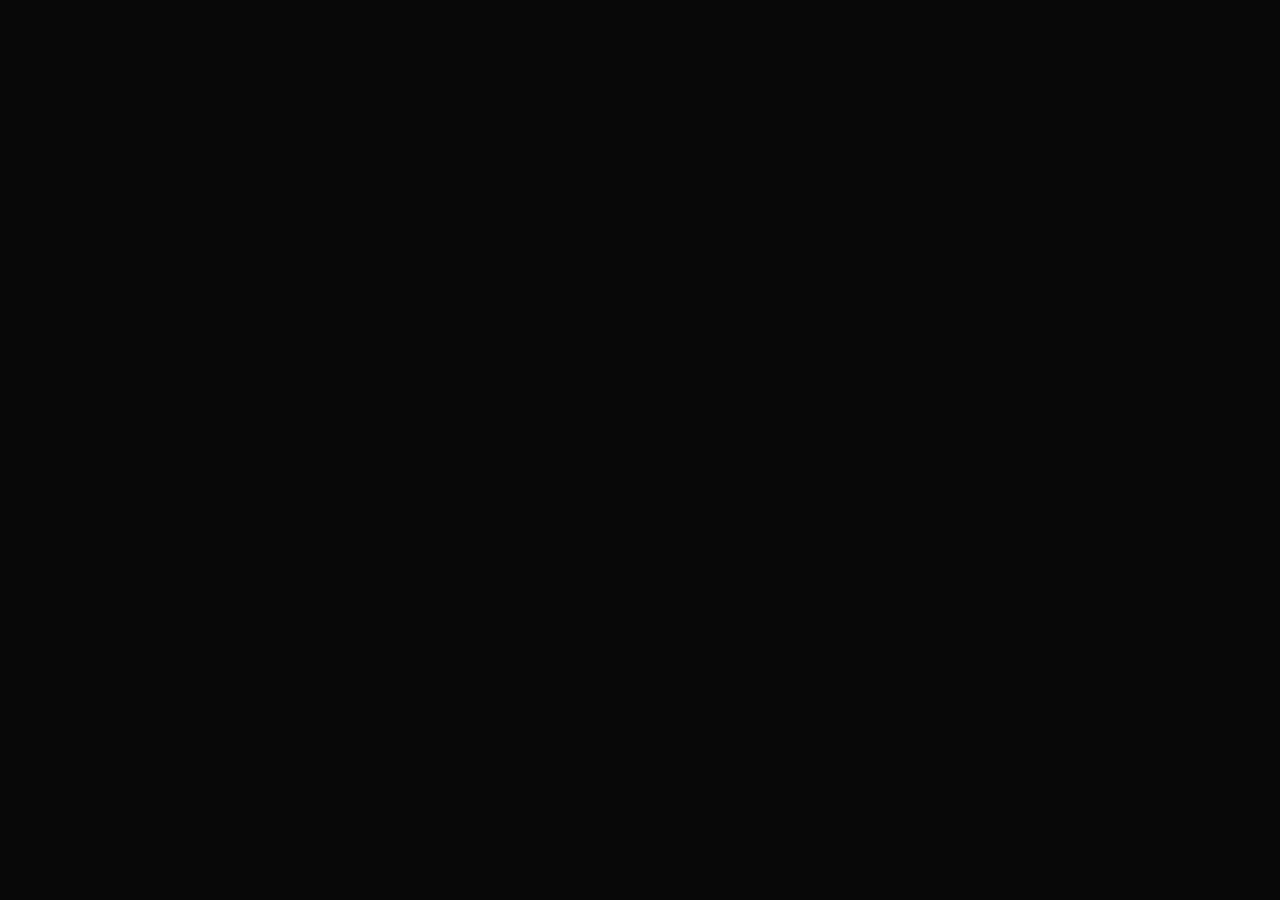
==== commit 44e7b43b: "adição de imagem no sobre" ====
--- a/index.html
+++ b/index.html
@@ -225,8 +225,8 @@
 
 
     <!-- =====================================
-             02 — SOBRE
-             ===================================== -->
+         02 — SOBRE
+         ===================================== -->
 
     <section class="page" data-index="1" data-name="SOBRE">
 
@@ -268,20 +268,25 @@
           </div>
 
 
-          <div class="about-quote" data-morph>
-
-            <b>"</b>
-
-            <strong>
-              Aprender.<br>
-              Testar.<br>
-              Construir.
-            </strong>
-
-            <span>
-              É assim que eu gosto de criar.
-            </span>
-
+          <!-- FOTO INTEGRADA AO GRID -->
+          <div class="about-photo" data-morph>
+            <div class="photo-frame">
+
+              <!-- Cantos decorativos -->
+              <span class="corner corner-tl"></span>
+              <span class="corner corner-tr"></span>
+              <span class="corner corner-bl"></span>
+              <span class="corner corner-br"></span>
+
+              <!-- Badge com número da seção -->
+              <span class="photo-badge">02</span>
+
+              <img src="./assets/img/FotoPerfil-Sobre.jpeg" alt="Lorenzo" class="photo-image">
+              <div class="photo-overlay">
+                <span class="photo-label">LORENZO</span>
+                <span class="photo-year">2026</span>
+              </div>
+            </div>
           </div>
 
 
--- a/css/style.css
+++ b/css/style.css
@@ -1528,6 +1528,230 @@
     font:
         8px 'DM Mono';
 
+}
+
+/* =========================================================
+   FOTO DO SOBRE
+   ========================================================= */
+
+.about-photo {
+    display: flex;
+    align-items: center;
+    justify-content: center;
+    position: relative;
+}
+
+.photo-frame {
+    position: relative;
+    width: 100%;
+    max-width: 220px;
+    aspect-ratio: 3 / 4;
+    border: 1px solid var(--line);
+    background: linear-gradient(145deg,
+            rgba(123, 228, 56, .08),
+            rgba(155, 92, 255, .08));
+    overflow: visible;
+    transition: .4s var(--ease);
+    transform: rotate(-1.5deg);
+}
+
+.photo-frame::before {
+    content: "";
+    position: absolute;
+    inset: 0;
+    background:
+        radial-gradient(circle at 30% 30%,
+            rgba(123, 228, 56, .15),
+            transparent 50%),
+        radial-gradient(circle at 70% 70%,
+            rgba(155, 92, 255, .15),
+            transparent 50%);
+    z-index: 1;
+    pointer-events: none;
+}
+
+.photo-frame::after {
+    content: "L";
+    position: absolute;
+    inset: 0;
+    display: grid;
+    place-items: center;
+    color: rgba(123, 228, 56, .25);
+    font: 800 100px 'DM Mono';
+    text-shadow: 0 0 40px var(--green-glow);
+    z-index: 0;
+    transform: skew(-8deg);
+    transition: .4s var(--ease);
+}
+
+/* Cantos decorativos tech */
+.photo-frame .corner {
+    position: absolute;
+    width: 14px;
+    height: 14px;
+    z-index: 4;
+    pointer-events: none;
+    transition: .4s var(--ease);
+}
+
+.photo-frame .corner::before,
+.photo-frame .corner::after {
+    content: "";
+    position: absolute;
+    background: var(--green);
+    box-shadow: 0 0 8px var(--green-glow);
+}
+
+.photo-frame .corner-tl {
+    top: -1px;
+    left: -1px;
+}
+
+.photo-frame .corner-tl::before {
+    width: 14px;
+    height: 1px;
+    top: 0;
+    left: 0;
+}
+
+.photo-frame .corner-tl::after {
+    width: 1px;
+    height: 14px;
+    top: 0;
+    left: 0;
+}
+
+.photo-frame .corner-tr {
+    top: -1px;
+    right: -1px;
+}
+
+.photo-frame .corner-tr::before {
+    width: 14px;
+    height: 1px;
+    top: 0;
+    right: 0;
+}
+
+.photo-frame .corner-tr::after {
+    width: 1px;
+    height: 14px;
+    top: 0;
+    right: 0;
+}
+
+.photo-frame .corner-bl {
+    bottom: -1px;
+    left: -1px;
+}
+
+.photo-frame .corner-bl::before {
+    width: 14px;
+    height: 1px;
+    bottom: 0;
+    left: 0;
+}
+
+.photo-frame .corner-bl::after {
+    width: 1px;
+    height: 14px;
+    bottom: 0;
+    left: 0;
+}
+
+.photo-frame .corner-br {
+    bottom: -1px;
+    right: -1px;
+}
+
+.photo-frame .corner-br::before {
+    width: 14px;
+    height: 1px;
+    bottom: 0;
+    right: 0;
+}
+
+.photo-frame .corner-br::after {
+    width: 1px;
+    height: 14px;
+    bottom: 0;
+    right: 0;
+}
+
+/* Badge decorativo com número */
+.photo-badge {
+    position: absolute;
+    top: -12px;
+    right: -12px;
+    width: 32px;
+    height: 32px;
+    background: var(--bg);
+    border: 1px solid var(--green);
+    display: grid;
+    place-items: center;
+    font: 500 9px 'DM Mono';
+    color: var(--green);
+    letter-spacing: .05em;
+    z-index: 5;
+    box-shadow: 0 0 12px var(--green-glow);
+    transform: skew(-8deg);
+    transition: .4s var(--ease);
+}
+
+.photo-frame:hover {
+    border-color: var(--green);
+    box-shadow:
+        0 0 25px rgba(123, 228, 56, .15),
+        inset 0 0 25px rgba(155, 92, 255, .08);
+    transform: rotate(0deg) translateY(-4px);
+}
+
+.photo-frame:hover .corner::before,
+.photo-frame:hover .corner::after {
+    background: var(--purple);
+    box-shadow: 0 0 10px var(--purple-glow);
+}
+
+.photo-frame:hover .photo-badge {
+    border-color: var(--purple);
+    color: var(--purple);
+    box-shadow: 0 0 15px var(--purple-glow);
+}
+
+.photo-image {
+    width: 100%;
+    height: 100%;
+    object-fit: cover;
+    position: relative;
+    z-index: 2;
+    transition: .4s var(--ease);
+}
+
+.photo-overlay {
+    position: absolute;
+    inset: 0;
+    display: flex;
+    flex-direction: column;
+    justify-content: space-between;
+    padding: 14px;
+    z-index: 3;
+    pointer-events: none;
+}
+
+.photo-label {
+    font: 500 7px 'DM Mono';
+    color: var(--green);
+    letter-spacing: .2em;
+    text-shadow: 0 0 8px var(--green-glow);
+    text-transform: uppercase;
+}
+
+.photo-year {
+    font: 500 7px 'DM Mono';
+    color: var(--purple);
+    letter-spacing: .15em;
+    text-shadow: 0 0 8px var(--purple-glow);
+    align-self: flex-end;
 }
 
 
@@ -1922,13 +2146,16 @@
 .project-grid {
     display: grid;
     grid-template-columns: 1.15fr repeat(3, 1fr);
-    grid-template-rows: repeat(2, minmax(150px, 1fr)); /* REDUZIDO de 190px para 155px */
+    grid-template-rows: repeat(2, minmax(150px, 1fr));
+    /* REDUZIDO de 190px para 155px */
     gap: clamp(8px, 1vw, 12px);
     height: min(400px, 48vh);
     min-height: 0;
     margin-top: clamp(20px, 3vh, 30px);
-    overflow: hidden; /* MUDADO: era visible */
-    grid-auto-rows: 155px; /* REDUZIDO */
+    overflow: hidden;
+    /* MUDADO: era visible */
+    grid-auto-rows: 155px;
+    /* REDUZIDO */
     grid-auto-flow: row;
     align-content: start;
     flex: 0 0 auto;
@@ -3117,6 +3344,24 @@
 
     }
 
+    /* =========================================================
+   TABLET - FOTO
+   ========================================================= */
+
+    .photo-frame {
+        max-width: 200px;
+    }
+
+    .photo-frame::after {
+        font-size: 80px;
+    }
+
+    .photo-badge {
+        width: 28px;
+        height: 28px;
+        font-size: 8px;
+    }
+
 
     .skills-grid {
 
@@ -3410,9 +3655,50 @@
 
     }
 
+    .about-columns {
+        grid-template-columns: 1fr;
+        gap: 20px;
+    }
+
+    .about-photo {
+        order: -1;
+        margin-bottom: 10px;
+    }
+
+    /* =========================================================
+   MOBILE - FOTO
+   ========================================================= */
+
+    .about-columns {
+        grid-template-columns: 1fr;
+        gap: 20px;
+    }
+
+    .about-photo {
+        order: -1;
+        margin-bottom: 10px;
+    }
+
+    .photo-frame {
+        max-width: 180px;
+        margin: 0 auto;
+    }
+
+    .photo-frame::after {
+        font-size: 70px;
+    }
+
+    .photo-badge {
+        width: 26px;
+        height: 26px;
+        font-size: 7px;
+        top: -10px;
+        right: -10px;
+    }
+
 
     /* ==============================
-       SKILLS
+       SOCIAL
        ============================== */
     .social-row {
         display: flex;
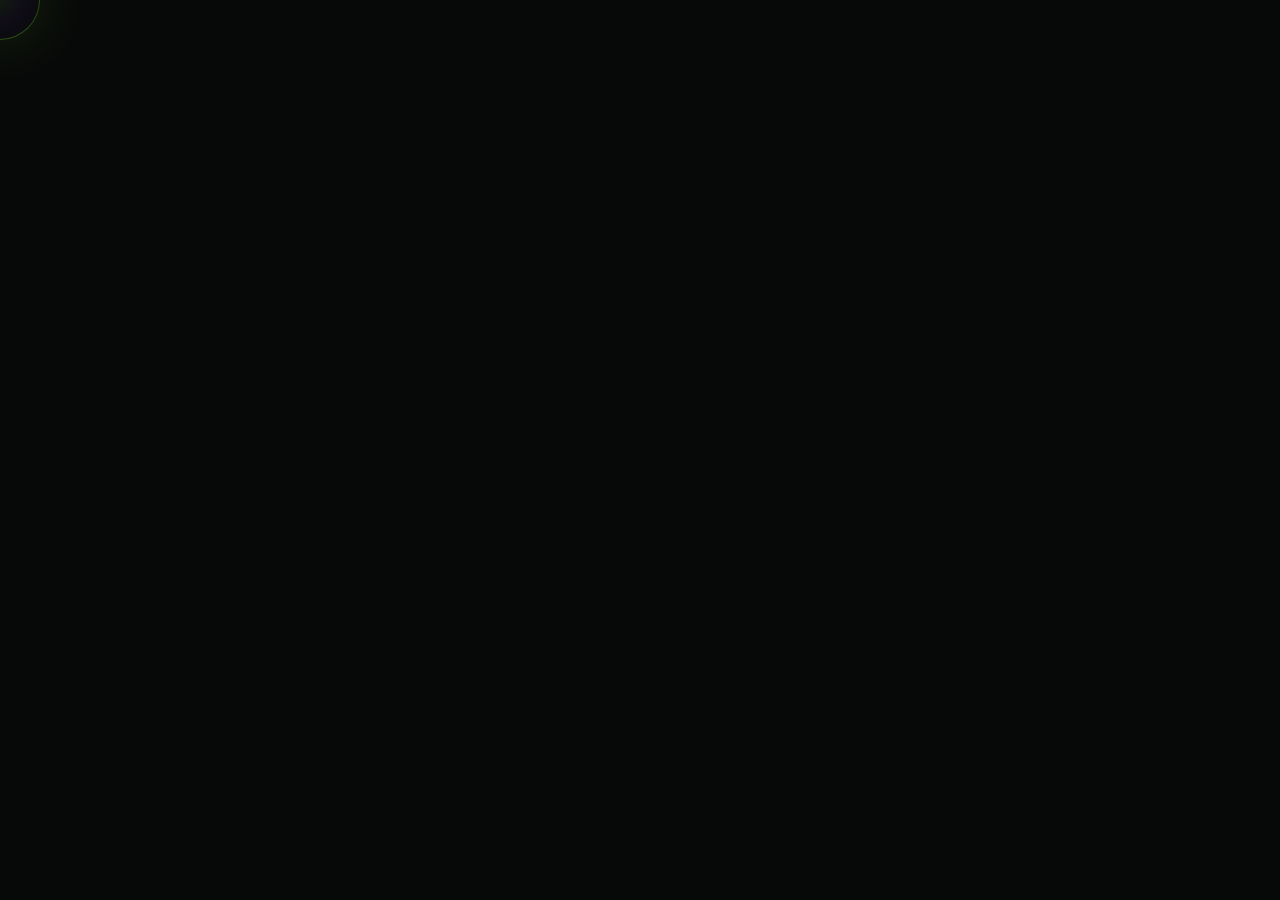
==== commit d90572b2: "cursor personalizado" ====
--- a/index.html
+++ b/index.html
@@ -15,103 +15,70 @@
 
 <body>
 
-  <!-- FUNDO -->
+  <!-- =========================================
+       FUNDO (efeitos visuais de base)
+       ========================================= -->
   <div class="noise" aria-hidden="true"></div>
   <canvas id="matrix" aria-hidden="true"></canvas>
-
-
-  <!-- LOADER / TRANSIÇÃO -->
+  <canvas id="waveCanvas" aria-hidden="true"></canvas>
+
+
+  <!-- =========================================
+       CURSOR (círculo grande que segue o mouse)
+       ========================================= -->
+  <div class="cursor-circle" aria-hidden="true"></div>
+
+
+  <!-- =========================================
+       LOADER / TRANSIÇÃO
+       ========================================= -->
   <div class="loader" aria-hidden="true">
-
     <div class="loader__panel loader__panel--a"></div>
     <div class="loader__panel loader__panel--b"></div>
     <div class="loader__panel loader__panel--c"></div>
-
     <div class="loader__meta" id="loaderLabel">
       <span>01</span>
       <b>INÍCIO</b>
     </div>
-
   </div>
 
 
-  <!-- HEADER -->
+  <!-- =========================================
+       HEADER
+       ========================================= -->
   <header class="site-header">
-
     <button class="brand" data-go="0" aria-label="Ir para início">
       <span class="brand__mark">L</span>
       <span class="brand__name">Lorenzo</span>
     </button>
 
-
     <div class="header-center">
-
       <span id="sectionCode">01</span>
-
       <i></i>
-
       <span id="sectionName">INÍCIO</span>
-
       <div id="pageProgress" aria-hidden="true"></div>
-
     </div>
-
 
     <button class="menu-button" type="button" aria-label="Abrir navegação" aria-expanded="false">
       <span></span>
       <span></span>
     </button>
-
   </header>
 
 
-  <!-- MENU -->
+  <!-- =========================================
+       MENU MOBILE
+       ========================================= -->
   <div class="mobile-menu" aria-hidden="true">
-
     <div class="mobile-menu__inner">
-
-      <p class="eyebrow">
-        NAVEGAR / <span>06 SEÇÕES</span>
-      </p>
-
-      <button data-go="0">
-        <span>01</span>
-        <strong>Início</strong>
-        <em>↗</em>
-      </button>
-
-      <button data-go="1">
-        <span>02</span>
-        <strong>Sobre</strong>
-        <em>↗</em>
-      </button>
-
-      <button data-go="2">
-        <span>03</span>
-        <strong>Skills</strong>
-        <em>↗</em>
-      </button>
-
-      <button data-go="3">
-        <span>04</span>
-        <strong>Formação</strong>
-        <em>↗</em>
-      </button>
-
-      <button data-go="4">
-        <span>05</span>
-        <strong>Projetos</strong>
-        <em>↗</em>
-      </button>
-
-      <button data-go="5">
-        <span>06</span>
-        <strong>Contato</strong>
-        <em>↗</em>
-      </button>
-
+      <p class="eyebrow">NAVEGAR / <span>06 SEÇÕES</span></p>
+      <button data-go="0"><span>01</span><strong>Início</strong><em></em></button>
+      <button data-go="1"><span>02</span><strong>Sobre</strong><em>↗</em></button>
+      <button data-go="2"><span>03</span><strong>Skills</strong><em>↗</em></button>
+      <button data-go="3"><span>04</span><strong>Formação</strong><em>↗</em></button>
+      <button data-go="4"><span>05</span><strong>Projetos</strong><em>↗</em></button>
+      <button data-go="5"><span>06</span><strong>Contato</strong><em>↗</em></button>
     </div>
-
   </div>
 
 
--- a/css/style.css
+++ b/css/style.css
@@ -4092,6 +4092,84 @@
 
 }
 
+/* =========================================================
+   CURSOR CIRCLE (GRANDE)
+   ========================================================= */
+
+.cursor-circle {
+    position: fixed;
+    top: 0;
+    left: 0;
+    width: 5rem;
+    height: 5rem;
+    border: 1px solid rgba(123, 228, 56, 0.3);
+    border-radius: 50%;
+    pointer-events: none;
+    z-index: 9998;
+    transform: translate(-50%, -50%);
+    background: radial-gradient(
+        circle,
+        rgba(123, 228, 56, 0.08) 0%,
+        rgba(155, 92, 255, 0.04) 40%,
+        transparent 70%
+    );
+    box-shadow: 
+        0 0 60px rgba(123, 228, 56, 0.15),
+        inset 0 0 60px rgba(155, 92, 255, 0.05);
+    opacity: 0;
+    transition: 
+        width .25s var(--ease),
+        height .25s var(--ease),
+        opacity .3s var(--ease);
+    mix-blend-mode: screen;
+}
+
+@media (hover: hover) and (pointer: fine) {
+    .cursor-circle {
+        opacity: 1;
+    }
+}
+
+.cursor-circle.is-hovering {
+    width: 8rem;
+    height: 8rem;
+    border-color: rgba(155, 92, 255, 0.5);
+    background: radial-gradient(
+        circle,
+        rgba(155, 92, 255, 0.12) 0%,
+        rgba(123, 228, 56, 0.06) 40%,
+        transparent 70%
+    );
+    box-shadow: 
+        0 0 80px rgba(155, 92, 255, 0.25),
+        inset 0 0 80px rgba(123, 228, 56, 0.08);
+}
+
+.cursor-circle.is-hidden {
+    opacity: 0;
+}
+
+/* =========================================================
+   CANVAS DE ONDAS (EFEITO NO FUNDO)
+   ========================================================= */
+
+#waveCanvas {
+    position: fixed;
+    top: 0;
+    left: 0;
+    width: 100%;
+    height: 100%;
+    z-index: 0;
+    pointer-events: none;
+    opacity: 0.6;
+}
+
+@media (max-width: 650px), (hover: none) {
+    .cursor-circle,
+    #waveCanvas {
+        display: none !important;
+    }
+}
 
 /* =========================================================
    REDUCED MOTION
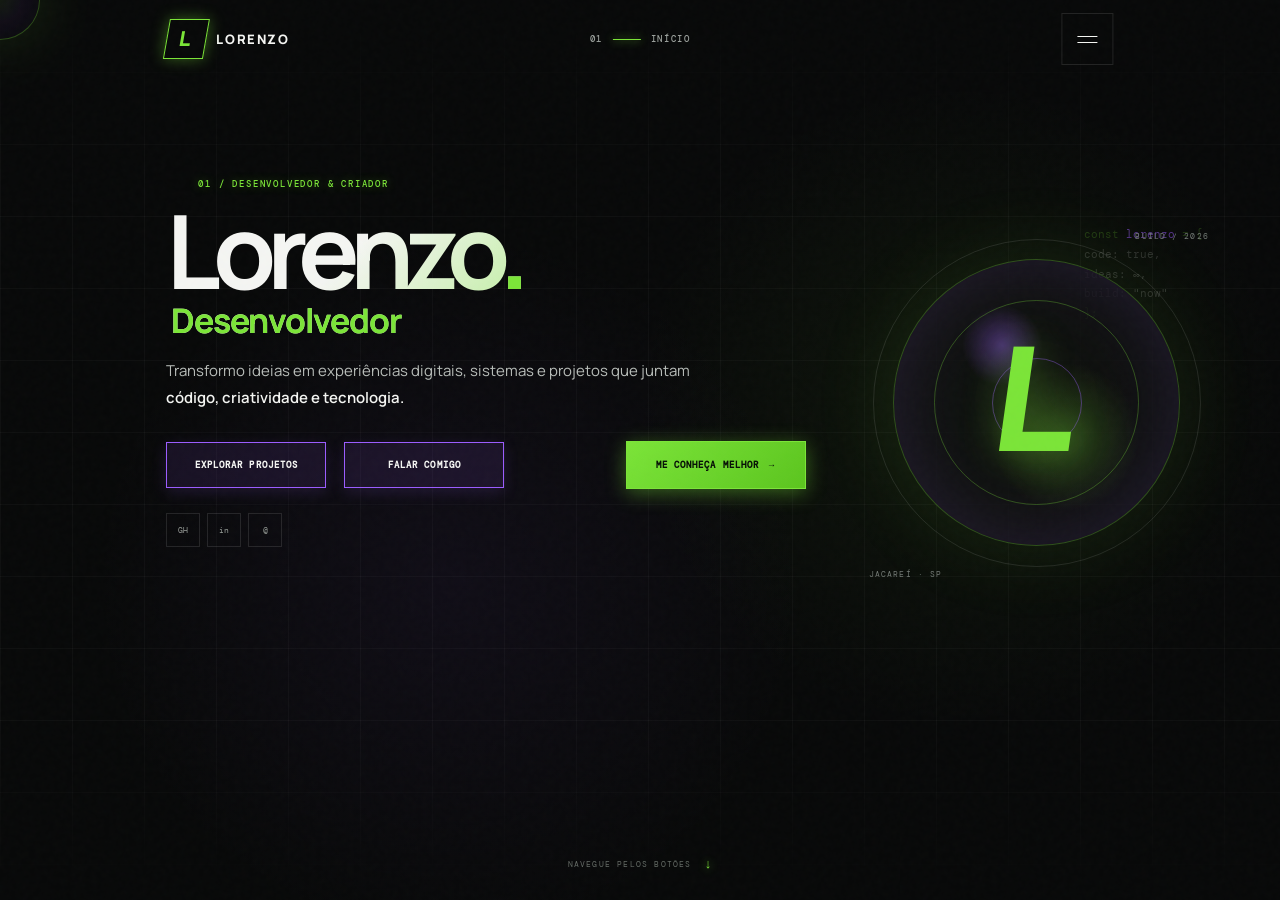
==== commit 58970dea: "Tentativa de efeitos visuais" ====
--- a/index.html
+++ b/index.html
@@ -15,19 +15,15 @@
 
 <body>
 
-  <!-- =========================================
-       FUNDO (efeitos visuais de base)
-       ========================================= -->
+  <!-- FUNDO -->
   <div class="noise" aria-hidden="true"></div>
   <canvas id="matrix" aria-hidden="true"></canvas>
-  <canvas id="waveCanvas" aria-hidden="true"></canvas>
-
-
-  <!-- =========================================
-       CURSOR (círculo grande que segue o mouse)
-       ========================================= -->
+  
+  <!-- NOVO: Canvas do Rastro de Luz -->
+  <canvas id="trailCanvas" aria-hidden="true"></canvas>
+
+  <!-- NOVO: Círculo grande do cursor -->
   <div class="cursor-circle" aria-hidden="true"></div>
-
 
   <!-- =========================================
        LOADER / TRANSIÇÃO
--- a/css/style.css
+++ b/css/style.css
@@ -3256,6 +3256,27 @@
 
 }
 
+/* =========================================================
+   RASTRO DE LUZ NO FUNDO (TRAIL CANVAS)
+   ========================================================= */
+
+#trailCanvas {
+    position: fixed;
+    top: 0;
+    left: 0;
+    width: 100%;
+    height: 100%;
+    z-index: 5; /* Fica acima do matrix (0), mas abaixo do conteúdo (10) */
+    pointer-events: none;
+    opacity: 0.85;
+}
+
+/* Esconde em telas pequenas para não pesar */
+@media (max-width: 650px), (hover: none) {
+    #trailCanvas {
+        display: none !important;
+    }
+}
 
 /* =========================================================
    ANIMAÇÕES
